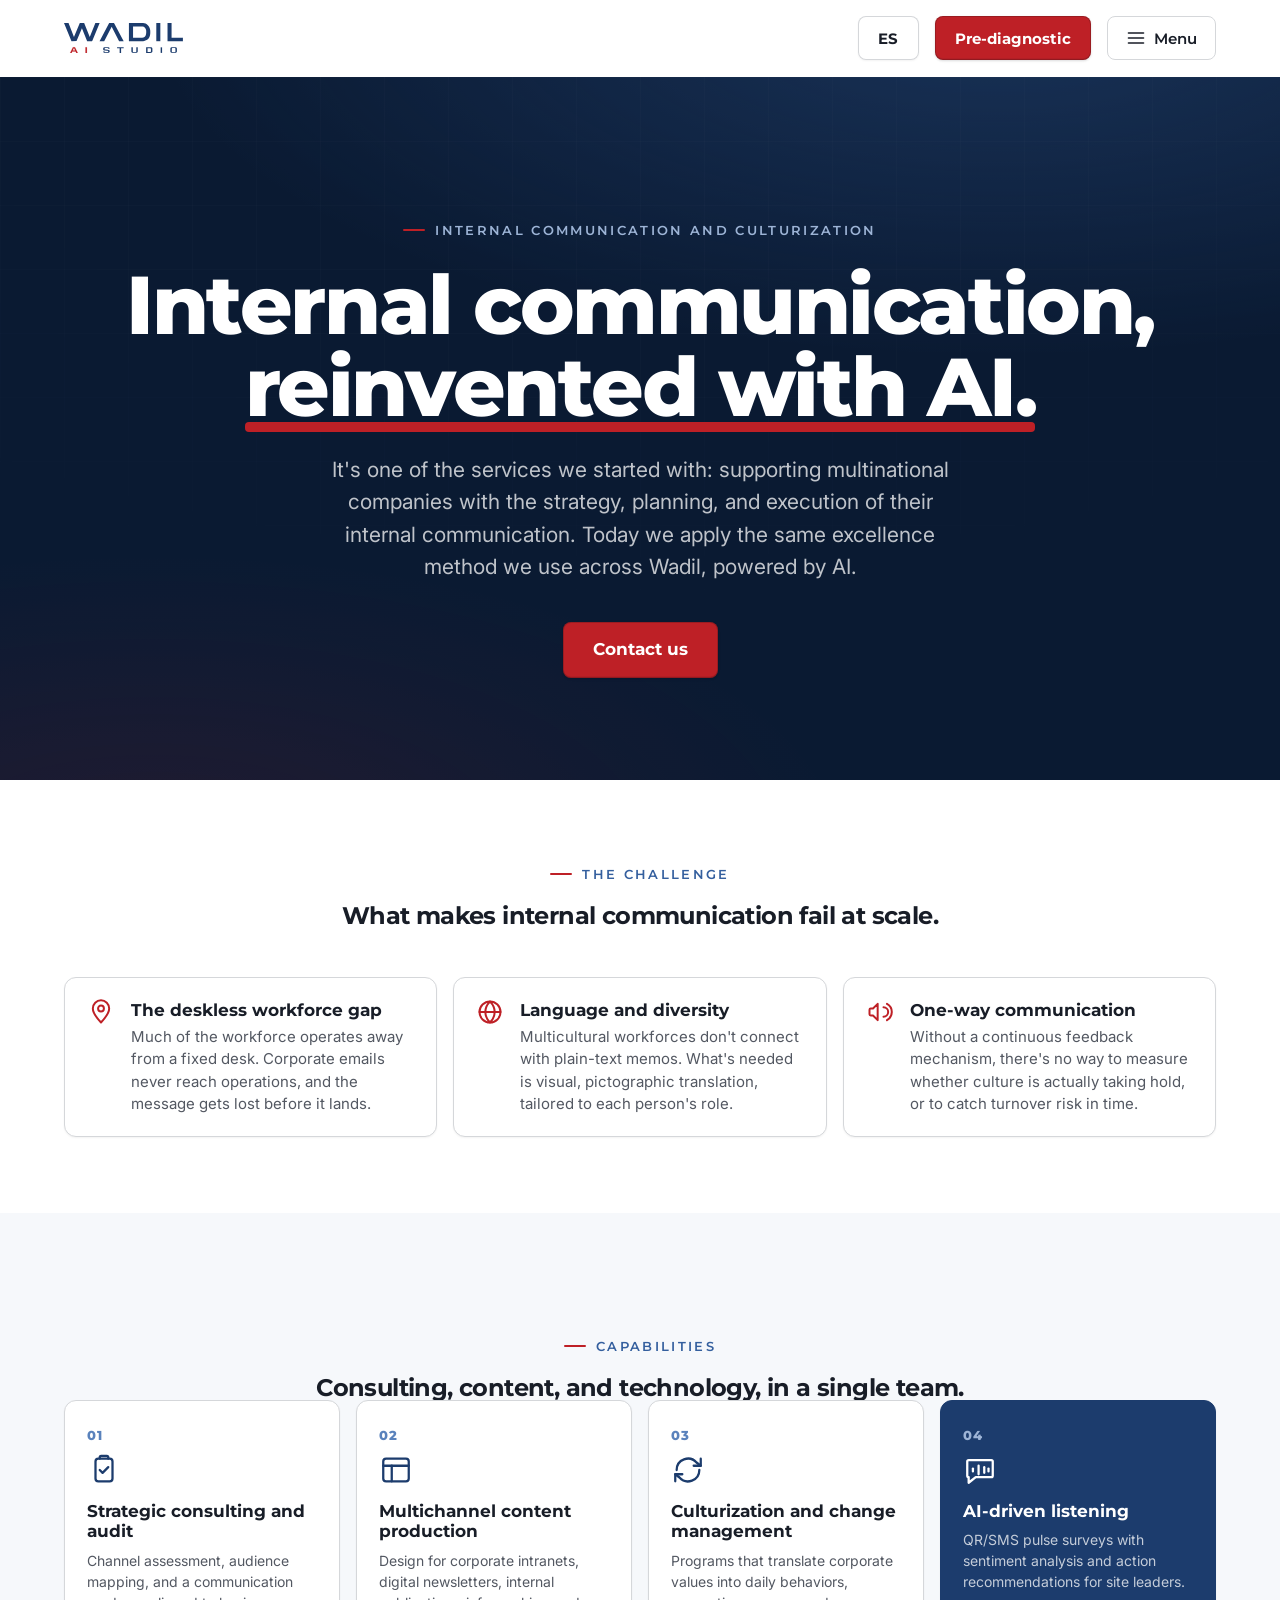
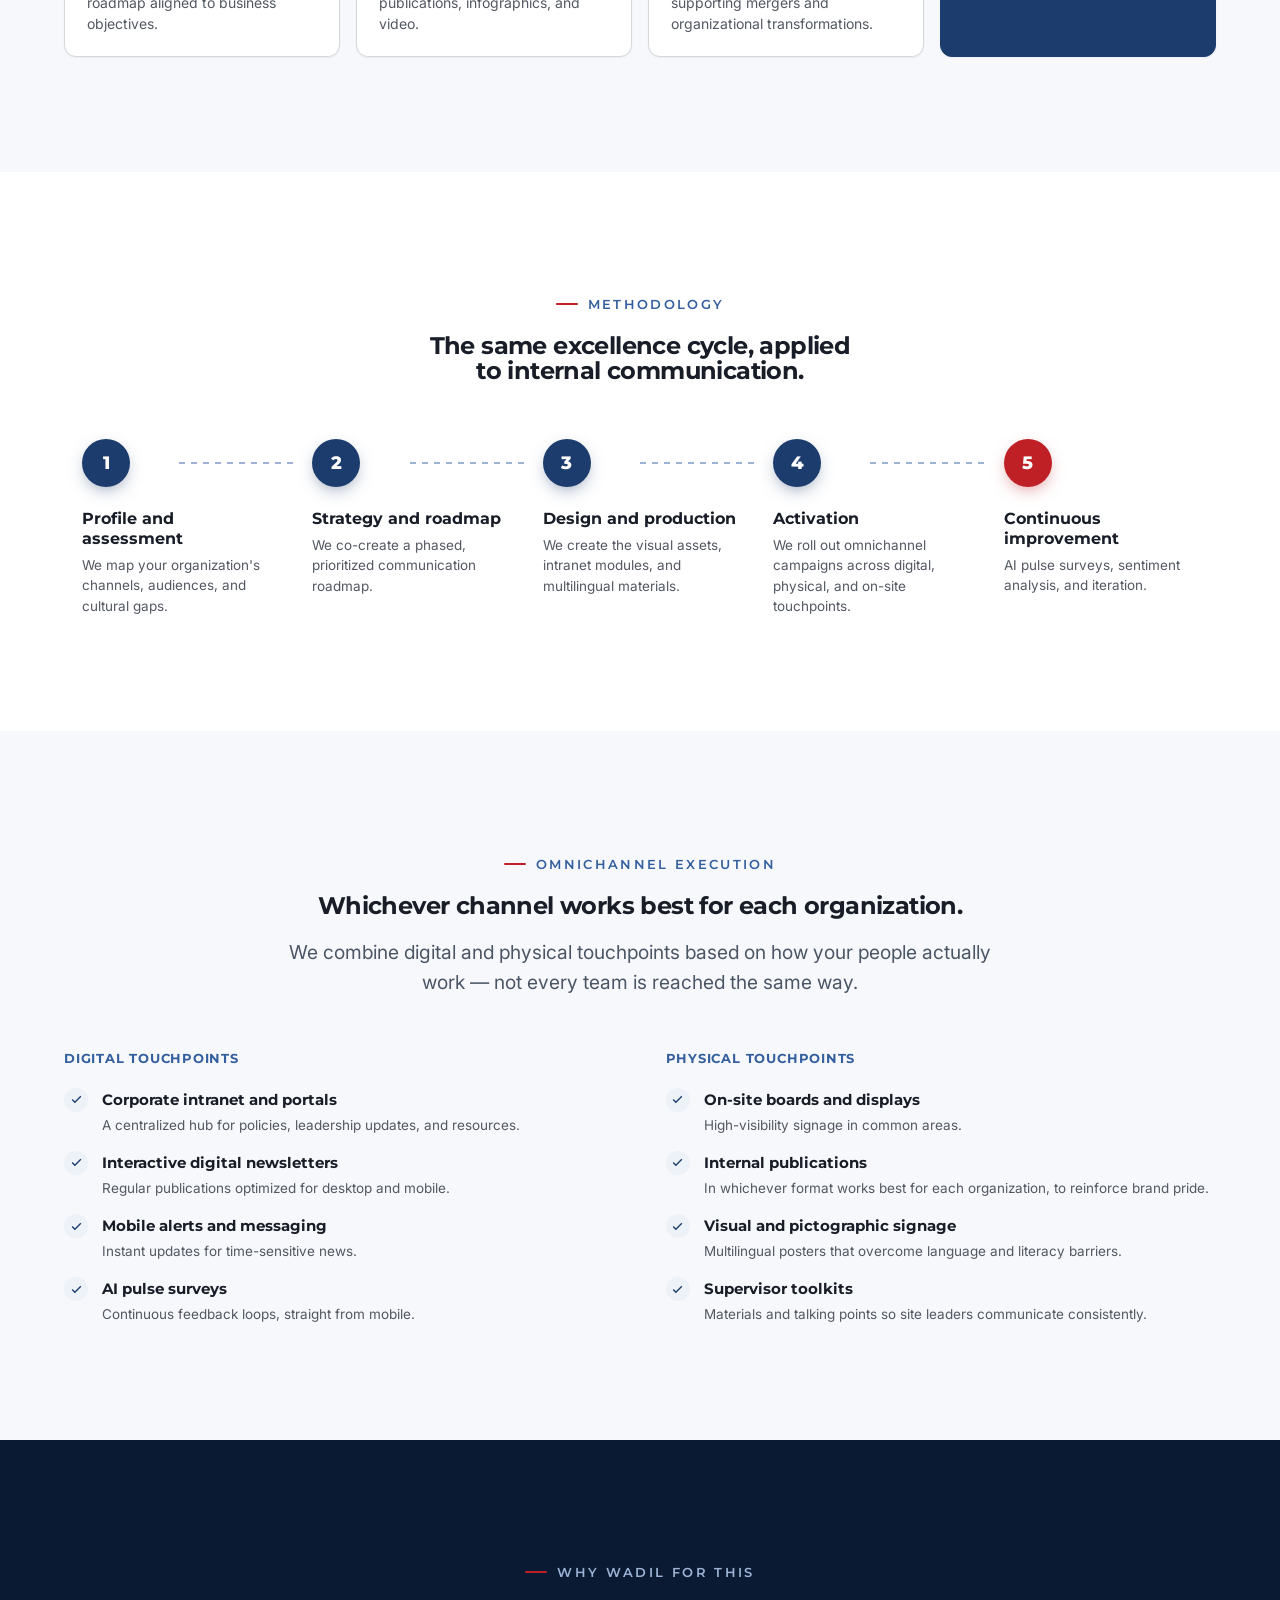
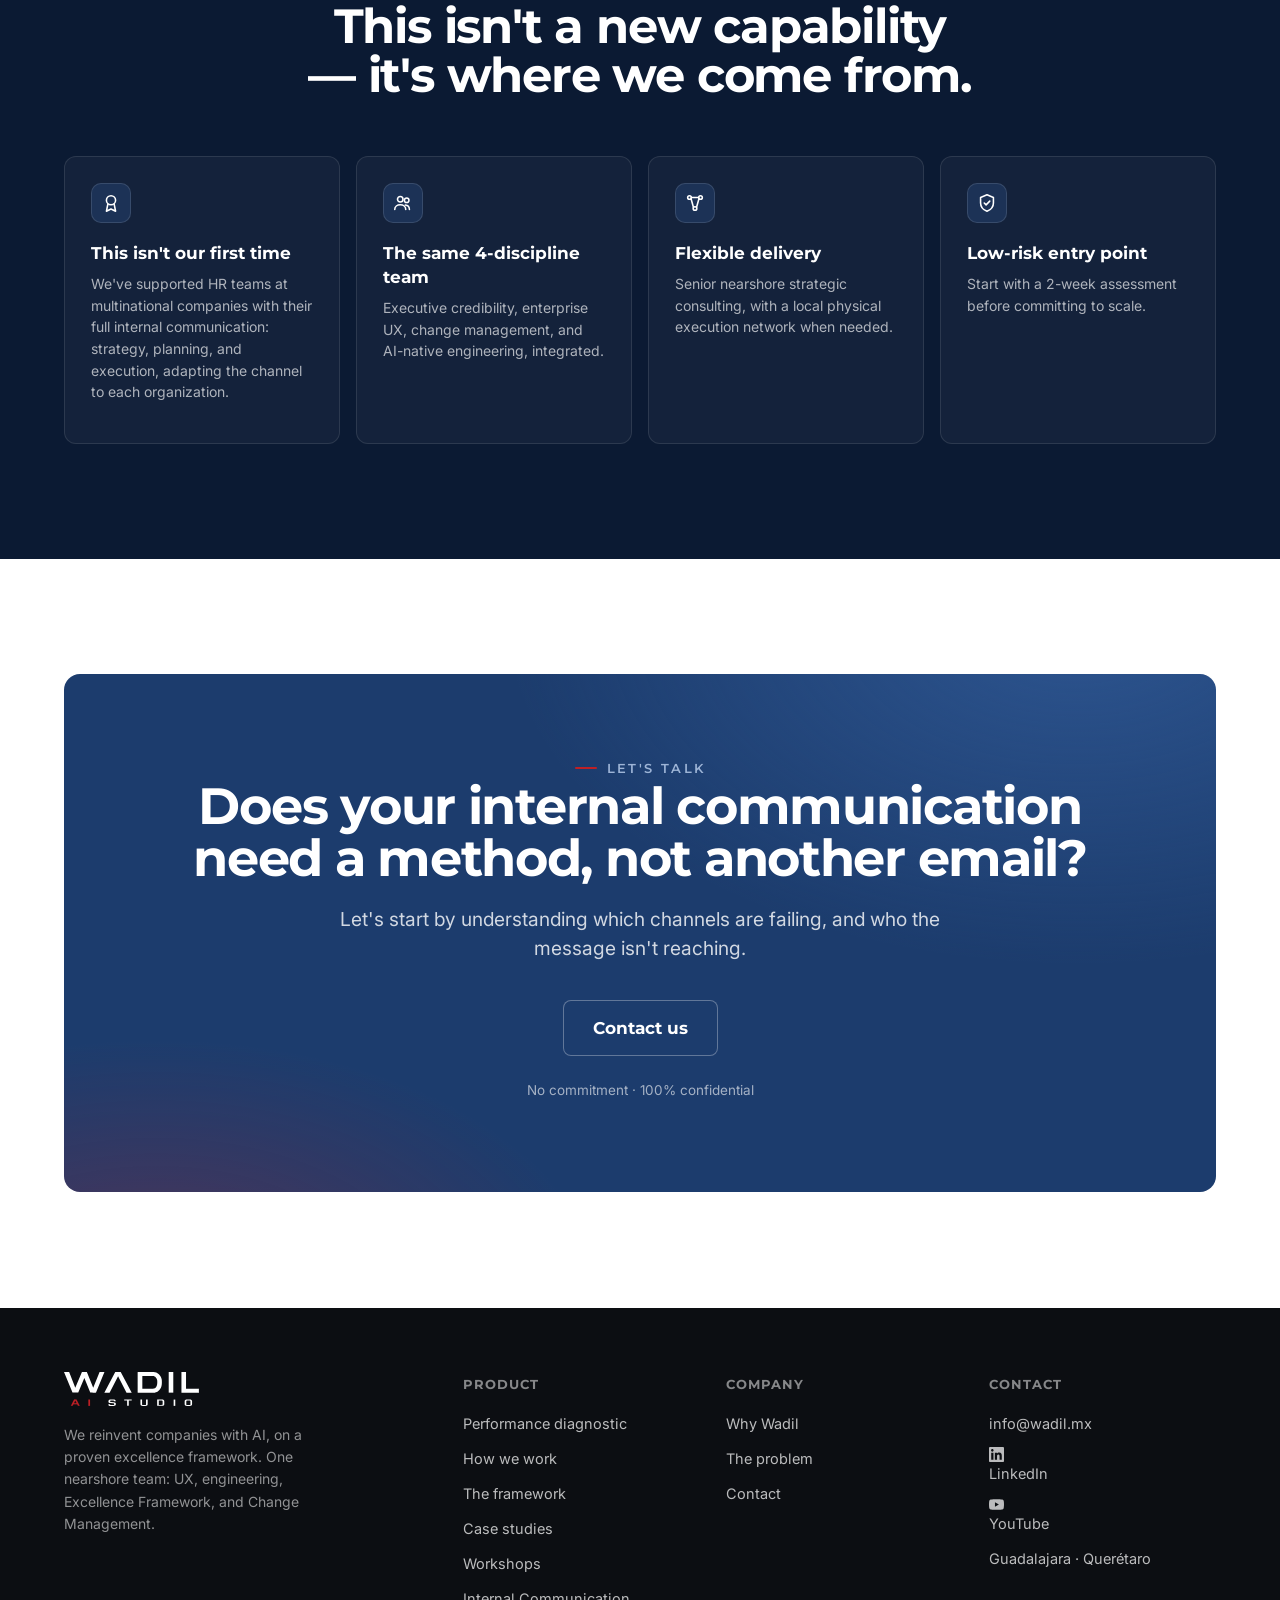
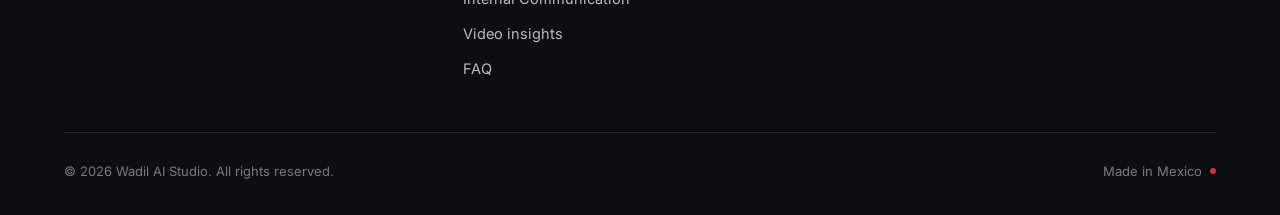
==== comunicacion-interna.html @ 66819e25 "Label hamburger button as Menu and align header buttons right Menu button now shows localized text (" ====
<!DOCTYPE html>
<html lang="es">
<head>
  <!-- Google tag (gtag.js) -->
  <script async src="https://www.googletagmanager.com/gtag/js?id=G-Z93RYTYT4D"></script>
  <script>
    window.dataLayer = window.dataLayer || [];
    function gtag(){dataLayer.push(arguments);}
    gtag('js', new Date());

    gtag('config', 'G-Z93RYTYT4D');
  </script>

  <meta charset="utf-8">
  <meta name="viewport" content="width=device-width, initial-scale=1">
  <title>Comunicación Interna y Culturización — Wadil AI Studio</title>
  <meta name="description" content="Comunicación interna y culturización para empresas transnacionales, con el mismo método de excelencia de Wadil, potenciado con IA.">
  <meta name="robots" content="index, follow">
  <meta name="facebook-domain-verification" content="eiyuz0i7gmkfkj9yl2uyjhrdt5ysyr" />
  <meta name="facebook-domain-verification" content="6q71zgucox0vgsv33e3bhpwzs52ygu" />

  <link rel="canonical" href="https://www.wadilworks.com/comunicacion-interna.html">
  <link rel="alternate" hreflang="es-MX" href="https://www.wadilworks.com/comunicacion-interna.html">
  <link rel="alternate" hreflang="en" href="https://www.wadilworks.com/comunicacion-interna.html">
  <link rel="alternate" hreflang="x-default" href="https://www.wadilworks.com/comunicacion-interna.html">

  <!-- Open Graph -->
  <meta property="og:type" content="website">
  <meta property="og:url" content="https://www.wadilworks.com/comunicacion-interna.html">
  <meta property="og:site_name" content="Wadil AI Studio">
  <meta property="og:title" content="Comunicación Interna y Culturización — Wadil AI Studio">
  <meta property="og:description" content="Comunicación interna y culturización para empresas transnacionales, con el mismo método de excelencia de Wadil, potenciado con IA.">
  <meta property="og:image" content="https://www.wadilworks.com/assets/og-image.jpg">
  <meta property="og:image:width" content="1200">
  <meta property="og:image:height" content="630">
  <meta property="og:image:alt" content="Wadil AI Studio — Consultoría IA nearshore México y Latinoamérica">
  <meta property="og:locale" content="es_MX">
  <meta property="og:locale:alternate" content="en_US">

  <link rel="preconnect" href="https://fonts.googleapis.com">
  <link rel="preconnect" href="https://fonts.gstatic.com" crossorigin>
  <link href="https://fonts.googleapis.com/css2?family=Inter:wght@400;500;600&family=Montserrat:wght@600;700;800&display=swap" rel="stylesheet">
  <link rel="stylesheet" href="css/styles.css">

  <meta name="google-site-verification" content="PENDIENTE_CODIGO_SEARCH_CONSOLE" />

  <!-- Structured data (JSON-LD) — Organization -->
  <script type="application/ld+json">
  {
    "@context": "https://schema.org",
    "@type": "Organization",
    "name": "Wadil AI Studio",
    "url": "https://www.wadilworks.com",
    "logo": "https://www.wadilworks.com/assets/logo-header.svg",
    "sameAs": [
      "https://www.linkedin.com/company/wadil-ai-studio",
      "https://www.youtube.com/@wadilworks5678"
    ],
    "contactPoint": {
      "@type": "ContactPoint",
      "email": "info@wadil.mx",
      "areaServed": ["MX", "Latin America"],
      "availableLanguage": ["es", "en"]
    }
  }
  </script>

  <!-- Structured data (JSON-LD) — Service -->
  <script type="application/ld+json">
  {
    "@context": "https://schema.org",
    "@type": "Service",
    "serviceType": "Comunicación interna y culturización organizacional",
    "provider": { "@type": "Organization", "name": "Wadil AI Studio", "url": "https://www.wadilworks.com" },
    "areaServed": ["México", "Latinoamérica"],
    "url": "https://www.wadilworks.com/comunicacion-interna.html"
  }
  </script>
</head>
<body data-i18n-page="comunicacion_interna">

<!-- ====================== HEADER ====================== -->
<header class="header" id="site-header">
  <div class="wrap header__inner">
    <a class="header__logo" href="index.html#top" data-i18n-aria="nav.logo_aria" aria-label="Wadil AI Studio — inicio">
      <img src="assets/logo-header.svg" alt="Wadil AI Studio">
    </a>
    <nav class="nav">
      <a href="index.html#diagnostico" data-i18n="nav.diagnostic">Diagnóstico</a>
      <a href="index.html#marco"       data-i18n="nav.framework">El marco</a>
      <a href="index.html#proceso"     data-i18n="nav.process">Cómo trabajamos</a>
      <a href="index.html#porque"      data-i18n="nav.why">Por qué Wadil</a>
      <a href="index.html#casos"       data-i18n="nav.casos">Casos</a>
      <a href="talleres.html"          data-i18n="nav.talleres">Talleres</a>
      <a href="comunicacion-interna.html" data-i18n="nav.ci">Comunicación Interna</a>
      <a href="index.html#faq"         data-i18n="nav.faq">FAQ</a>
    </nav>
    <div class="header__cta">
      <button id="lang-toggle" class="btn btn--outline lang-btn">EN</button>
      <a class="btn btn--red" href="https://dx-ai.wadil.mx" data-i18n="nav.cta">Pre-diagnóstico</a>
      <button class="menu-btn" aria-label="Abrir menú" aria-expanded="false">
        <svg viewBox="0 0 24 24" fill="none" stroke="currentColor" stroke-width="2" stroke-linecap="round"><path d="M3 6h18M3 12h18M3 18h18"></path></svg>
        <span data-i18n="nav.menu_label">Menú</span>
      </button>
    </div>
  </div>
</header>

<!-- ====================== MINI-HERO ====================== -->
<section class="hero hero--dark" id="top">
  <div class="hero__grid-lines"></div>
  <div class="hero__tint"></div>
  <div class="wrap">
    <div class="hero__inner">
      <div class="hero__eyebrow-wrap">
        <p class="eyebrow" data-i18n="comunicacion_interna.hero.eyebrow">Comunicación interna y culturización</p>
      </div>
      <h1 class="hero__title" data-i18n-html="comunicacion_interna.hero.title">Comunicación interna, <span class="accent">reinventada con IA.</span></h1>
      <p class="hero__sub" data-i18n="comunicacion_interna.hero.sub">Es uno de los servicios con los que empezamos: apoyar a empresas transnacionales con la estrategia, planeación y ejecución de su comunicación interna. Hoy aplicamos el mismo método de excelencia que usamos en el resto de Wadil, potenciado con IA.</p>
      <div class="hero__actions">
        <a class="btn btn--red btn--lg" href="https://wa.me/523334936789?text=Hola%20Wadil%2C%20me%20gustar%C3%ADa%20conocer%20m%C3%A1s%20sobre%20su%20servicio%20de%20comunicaci%C3%B3n%20interna." target="_blank" rel="noopener" data-i18n="comunicacion_interna.hero.cta_secondary">Contáctanos</a>
      </div>
    </div>
  </div>
</section>

<!-- ====================== EL RETO ====================== -->
<section class="ci-challenges section section--tight">
  <div class="wrap">
    <div class="section-head center reveal">
      <p class="eyebrow eyebrow--center" data-i18n="comunicacion_interna.challenges.eyebrow">El reto</p>
      <h2 class="display" data-i18n="comunicacion_interna.challenges.title">Lo que hace que la comunicación interna falle a escala.</h2>
    </div>

    <div class="ci-challenges__grid">
      <div class="pain reveal">
        <span class="pain__ico">
          <svg viewBox="0 0 24 24"><path d="M12 21s7-7.5 7-12a7 7 0 1 0-14 0c0 4.5 7 12 7 12z"></path><circle cx="12" cy="9" r="2.5"></circle></svg>
        </span>
        <div>
          <h4 data-i18n="comunicacion_interna.challenges.item1_title">La brecha del personal sin escritorio</h4>
          <p data-i18n="comunicacion_interna.challenges.item1_body">Buena parte de las plantillas trabaja lejos de un escritorio fijo. Los correos corporativos no llegan a operación, y el mensaje se pierde antes de aterrizar.</p>
        </div>
      </div>

      <div class="pain reveal" data-d="1">
        <span class="pain__ico">
          <svg viewBox="0 0 24 24"><circle cx="12" cy="12" r="9"></circle><path d="M3 12h18"></path><path d="M12 3c2.5 2.5 4 5.5 4 9s-1.5 6.5-4 9c-2.5-2.5-4-5.5-4-9s1.5-6.5 4-9z"></path></svg>
        </span>
        <div>
          <h4 data-i18n="comunicacion_interna.challenges.item2_title">Idioma y diversidad</h4>
          <p data-i18n="comunicacion_interna.challenges.item2_body">Plantillas multiculturales no se conectan con memos de texto plano. Hace falta traducción visual, pictográfica y contextual al rol de cada persona.</p>
        </div>
      </div>

      <div class="pain reveal" data-d="2">
        <span class="pain__ico">
          <svg viewBox="0 0 24 24"><path d="M3 10v4a1 1 0 0 0 1 1h2l4 4V5L6 9H4a1 1 0 0 0-1 1z"></path><path d="M15 8a4 4 0 0 1 0 8"></path><path d="M18 5a8 8 0 0 1 0 14"></path></svg>
        </span>
        <div>
          <h4 data-i18n="comunicacion_interna.challenges.item3_title">Comunicación de una sola vía</h4>
          <p data-i18n="comunicacion_interna.challenges.item3_body">Sin un mecanismo de retroalimentación continuo, no hay forma de medir si la cultura realmente se está adoptando, ni de detectar riesgo de rotación a tiempo.</p>
        </div>
      </div>
    </div>
  </div>
</section>

<!-- ====================== CAPACIDADES ====================== -->
<section class="fw section">
  <div class="wrap">
    <div class="section-head center reveal">
      <p class="eyebrow eyebrow--center" data-i18n="comunicacion_interna.capabilities.eyebrow">Capacidades</p>
      <h2 class="display" data-i18n="comunicacion_interna.capabilities.title">Consultoría, contenido y tecnología, en un solo equipo.</h2>
    </div>

    <div class="fw__grid">
      <div class="dim reveal">
        <span class="dim__n">01</span>
        <span class="dim__ico">
          <svg viewBox="0 0 24 24"><rect x="6" y="4" width="12" height="16" rx="2"></rect><path d="M9 4V3a1 1 0 0 1 1-1h4a1 1 0 0 1 1 1v1"></path><path d="M9 12l2 2 4-4"></path></svg>
        </span>
        <h4 data-i18n="comunicacion_interna.capabilities.item1_title">Consultoría y auditoría estratégica</h4>
        <p data-i18n="comunicacion_interna.capabilities.item1_body">Diagnóstico de canales, mapeo de audiencias y roadmap de comunicación alineado a objetivos de negocio.</p>
      </div>

      <div class="dim reveal" data-d="1">
        <span class="dim__n">02</span>
        <span class="dim__ico">
          <svg viewBox="0 0 24 24"><rect x="3" y="4" width="18" height="16" rx="2"></rect><path d="M3 9h18"></path><path d="M9 9v11"></path></svg>
        </span>
        <h4 data-i18n="comunicacion_interna.capabilities.item2_title">Producción de contenido multicanal</h4>
        <p data-i18n="comunicacion_interna.capabilities.item2_body">Diseño para intranets corporativas, boletines digitales, publicaciones internas, infografías y video.</p>
      </div>

      <div class="dim reveal" data-d="2">
        <span class="dim__n">03</span>
        <span class="dim__ico">
          <svg viewBox="0 0 24 24"><path d="M4 12a8 8 0 0 1 14-5.3L21 9"></path><path d="M21 4v5h-5"></path><path d="M20 12a8 8 0 0 1-14 5.3L3 15"></path><path d="M3 20v-5h5"></path></svg>
        </span>
        <h4 data-i18n="comunicacion_interna.capabilities.item3_title">Culturización y gestión del cambio</h4>
        <p data-i18n="comunicacion_interna.capabilities.item3_body">Programas que traducen valores corporativos en comportamientos diarios, acompañando fusiones y transformaciones organizacionales.</p>
      </div>

      <div class="dim dim--feat reveal" data-d="3">
        <span class="dim__n">04</span>
        <span class="dim__ico">
          <svg viewBox="0 0 24 24"><path d="M4 5h16a1 1 0 0 1 1 1v10a1 1 0 0 1-1 1H9l-5 4v-4H4a1 1 0 0 1-1-1V6a1 1 0 0 1 1-1z"></path><path d="M7 11v2"></path><path d="M11 9v6"></path><path d="M15 10v4"></path><path d="M18 11v2"></path></svg>
        </span>
        <h4 data-i18n="comunicacion_interna.capabilities.item4_title">Escucha con IA</h4>
        <p data-i18n="comunicacion_interna.capabilities.item4_body">Encuestas de pulso vía QR/SMS con análisis de sentimiento y recomendaciones de acción para líderes de sitio.</p>
      </div>
    </div>
  </div>
</section>

<!-- ====================== METODOLOGÍA ====================== -->
<section class="cycle section">
  <div class="wrap">
    <div class="section-head center reveal">
      <p class="eyebrow eyebrow--center" data-i18n="comunicacion_interna.method.eyebrow">Metodología</p>
      <h2 class="display" data-i18n="comunicacion_interna.method.title">El mismo ciclo de excelencia, aplicado a comunicación interna.</h2>
    </div>

    <div class="cycle__grid">
      <div class="cstep">
        <span class="cstep__num">1</span>
        <h4 data-i18n="comunicacion_interna.method.step1_title">Perfil y diagnóstico</h4>
        <p data-i18n="comunicacion_interna.method.step1_body">Mapeamos canales, audiencias y brechas culturales de tu organización.</p>
      </div>
      <div class="cstep">
        <span class="cstep__num">2</span>
        <h4 data-i18n="comunicacion_interna.method.step2_title">Estrategia y roadmap</h4>
        <p data-i18n="comunicacion_interna.method.step2_body">Co-creamos un roadmap de comunicación por fases, priorizado.</p>
      </div>
      <div class="cstep">
        <span class="cstep__num">3</span>
        <h4 data-i18n="comunicacion_interna.method.step3_title">Diseño y producción</h4>
        <p data-i18n="comunicacion_interna.method.step3_body">Creamos los activos visuales, módulos de intranet y materiales multilingües.</p>
      </div>
      <div class="cstep">
        <span class="cstep__num">4</span>
        <h4 data-i18n="comunicacion_interna.method.step4_title">Activación</h4>
        <p data-i18n="comunicacion_interna.method.step4_body">Desplegamos campañas omnicanal en digital, físico y en sitio.</p>
      </div>
      <div class="cstep">
        <span class="cstep__num">5</span>
        <h4 data-i18n="comunicacion_interna.method.step5_title">Mejora continua</h4>
        <p data-i18n="comunicacion_interna.method.step5_body">Encuestas de pulso con IA, análisis de sentimiento e iteración.</p>
      </div>
    </div>
  </div>
</section>

<!-- ====================== EJECUCIÓN OMNICANAL ====================== -->
<section class="ci-touch section">
  <div class="wrap">
    <div class="section-head center reveal">
      <p class="eyebrow eyebrow--center" data-i18n="comunicacion_interna.omnichannel.eyebrow">Ejecución omnicanal</p>
      <h2 class="display" data-i18n="comunicacion_interna.omnichannel.title">El canal que mejor le funcione a cada organización.</h2>
      <p class="lead" data-i18n="comunicacion_interna.omnichannel.lead">Combinamos puntos de contacto digitales y físicos según cómo trabaje tu gente — no todos tus equipos se alcanzan de la misma forma.</p>
    </div>

    <div class="ci-touch__grid">
      <div>
        <span class="ci-touch__label" data-i18n="comunicacion_interna.omnichannel.label_digital">Touchpoints digitales</span>
        <ul class="ci-touch__list">
          <li class="ci-touch__item">
            <span class="chk"><svg viewBox="0 0 24 24"><path d="M20 6L9 17l-5-5"></path></svg></span>
            <div><h5 data-i18n="comunicacion_interna.omnichannel.digital1_title">Intranet corporativa y portales</h5><p data-i18n="comunicacion_interna.omnichannel.digital1_body">Hub centralizado de políticas, actualizaciones de liderazgo y recursos.</p></div>
          </li>
          <li class="ci-touch__item">
            <span class="chk"><svg viewBox="0 0 24 24"><path d="M20 6L9 17l-5-5"></path></svg></span>
            <div><h5 data-i18n="comunicacion_interna.omnichannel.digital2_title">Boletines digitales interactivos</h5><p data-i18n="comunicacion_interna.omnichannel.digital2_body">Publicaciones periódicas optimizadas para escritorio y móvil.</p></div>
          </li>
          <li class="ci-touch__item">
            <span class="chk"><svg viewBox="0 0 24 24"><path d="M20 6L9 17l-5-5"></path></svg></span>
            <div><h5 data-i18n="comunicacion_interna.omnichannel.digital3_title">Alertas móviles y mensajería</h5><p data-i18n="comunicacion_interna.omnichannel.digital3_body">Actualizaciones instantáneas para noticias urgentes.</p></div>
          </li>
          <li class="ci-touch__item">
            <span class="chk"><svg viewBox="0 0 24 24"><path d="M20 6L9 17l-5-5"></path></svg></span>
            <div><h5 data-i18n="comunicacion_interna.omnichannel.digital4_title">Encuestas de pulso con IA</h5><p data-i18n="comunicacion_interna.omnichannel.digital4_body">Ciclos de retroalimentación continua, directo desde el móvil.</p></div>
          </li>
        </ul>
      </div>

      <div>
        <span class="ci-touch__label" data-i18n="comunicacion_interna.omnichannel.label_physical">Touchpoints físicos</span>
        <ul class="ci-touch__list">
          <li class="ci-touch__item">
            <span class="chk"><svg viewBox="0 0 24 24"><path d="M20 6L9 17l-5-5"></path></svg></span>
            <div><h5 data-i18n="comunicacion_interna.omnichannel.physical1_title">Pizarrones y pantallas en sitio</h5><p data-i18n="comunicacion_interna.omnichannel.physical1_body">Señalética de alta visibilidad en áreas comunes.</p></div>
          </li>
          <li class="ci-touch__item">
            <span class="chk"><svg viewBox="0 0 24 24"><path d="M20 6L9 17l-5-5"></path></svg></span>
            <div><h5 data-i18n="comunicacion_interna.omnichannel.physical2_title">Publicaciones internas</h5><p data-i18n="comunicacion_interna.omnichannel.physical2_body">En el formato que mejor le funcione a cada organización, para reforzar el orgullo de marca.</p></div>
          </li>
          <li class="ci-touch__item">
            <span class="chk"><svg viewBox="0 0 24 24"><path d="M20 6L9 17l-5-5"></path></svg></span>
            <div><h5 data-i18n="comunicacion_interna.omnichannel.physical3_title">Señalética visual y pictográfica</h5><p data-i18n="comunicacion_interna.omnichannel.physical3_body">Posters multilingües que superan barreras de idioma y alfabetización.</p></div>
          </li>
          <li class="ci-touch__item">
            <span class="chk"><svg viewBox="0 0 24 24"><path d="M20 6L9 17l-5-5"></path></svg></span>
            <div><h5 data-i18n="comunicacion_interna.omnichannel.physical4_title">Kits para supervisores</h5><p data-i18n="comunicacion_interna.omnichannel.physical4_body">Material y puntos de conversación para que los líderes de sitio comuniquen con consistencia.</p></div>
          </li>
        </ul>
      </div>
    </div>
  </div>
</section>

<!-- ====================== POR QUÉ WADIL ====================== -->
<section class="diff section">
  <div class="wrap">
    <div class="diff__head center reveal" style="margin-inline:auto;">
      <p class="eyebrow eyebrow--center" data-i18n="comunicacion_interna.why.eyebrow">Por qué Wadil para esto</p>
      <h2 class="display center" data-i18n="comunicacion_interna.why.title">No es una capacidad nueva — es de donde venimos.</h2>
    </div>

    <div class="diff__grid">
      <div class="cap reveal">
        <span class="cap__ico">
          <svg viewBox="0 0 24 24"><circle cx="12" cy="9" r="5"></circle><path d="M8.5 13.5L7 21l5-2.5L17 21l-1.5-7.5"></path></svg>
        </span>
        <h4 data-i18n="comunicacion_interna.why.item1_title">No es nuestra primera vez</h4>
        <p data-i18n="comunicacion_interna.why.item1_body">Apoyamos a áreas de RH de empresas transnacionales con su comunicación interna completa: estrategia, planeación y ejecución, adaptando el canal a cada organización.</p>
      </div>

      <div class="cap reveal" data-d="1">
        <span class="cap__ico">
          <svg viewBox="0 0 24 24"><circle cx="9" cy="8" r="3"></circle><circle cx="16" cy="9" r="2.5"></circle><path d="M3 19c0-3 2.7-5 6-5s6 2 6 5"></path><path d="M14.5 14.2c2.5.3 4.5 2.1 4.5 4.8"></path></svg>
        </span>
        <h4 data-i18n="comunicacion_interna.why.item2_title">Mismo equipo de 4 disciplinas</h4>
        <p data-i18n="comunicacion_interna.why.item2_body">Credibilidad ejecutiva, UX empresarial, gestión del cambio e ingeniería IA-nativa, integrados.</p>
      </div>

      <div class="cap reveal" data-d="2">
        <span class="cap__ico">
          <svg viewBox="0 0 24 24"><circle cx="6" cy="6" r="2"></circle><circle cx="18" cy="6" r="2"></circle><circle cx="12" cy="18" r="2"></circle><path d="M7.7 7.3L10.3 16.7"></path><path d="M16.3 7.3L13.7 16.7"></path><path d="M8 6h8"></path></svg>
        </span>
        <h4 data-i18n="comunicacion_interna.why.item3_title">Entrega flexible</h4>
        <p data-i18n="comunicacion_interna.why.item3_body">Consultoría estratégica senior nearshore, con red de ejecución física local cuando se necesita.</p>
      </div>

      <div class="cap reveal" data-d="3">
        <span class="cap__ico">
          <svg viewBox="0 0 24 24"><path d="M12 3l7 3v6c0 4.5-3 7.5-7 9-4-1.5-7-4.5-7-9V6z"></path><path d="M9 12l2 2 4-4"></path></svg>
        </span>
        <h4 data-i18n="comunicacion_interna.why.item4_title">Punto de entrada de bajo riesgo</h4>
        <p data-i18n="comunicacion_interna.why.item4_body">Empieza con un diagnóstico de 2 semanas antes de comprometerte a escalar.</p>
      </div>
    </div>
  </div>
</section>

<!-- ====================== CTA FINAL ====================== -->
<section class="cta section">
  <div class="wrap">
    <div class="cta__panel reveal">
      <p class="eyebrow eyebrow--center" style="color: var(--wad-navy-200);" data-i18n="comunicacion_interna.cta.eyebrow">Conversemos</p>
      <h2 class="display center" data-i18n="comunicacion_interna.cta.title">¿Tu comunicación interna necesita un método, no otro correo más?</h2>
      <p class="lead center" data-i18n="comunicacion_interna.cta.lead">Empecemos por entender qué canales están fallando y a quién no le está llegando el mensaje.</p>
      <div class="cta__actions">
        <a class="btn btn--ghost-light btn--lg" href="https://wa.me/523334936789?text=Hola%20Wadil%2C%20me%20gustar%C3%ADa%20conocer%20m%C3%A1s%20sobre%20su%20servicio%20de%20comunicaci%C3%B3n%20interna." target="_blank" rel="noopener" data-i18n="comunicacion_interna.cta.button">Contáctanos</a>
      </div>
      <p class="cta__fine" data-i18n="comunicacion_interna.cta.fine">Sin compromiso · 100% confidencial</p>
    </div>
  </div>
</section>

<!-- ====================== FOOTER ====================== -->
<footer class="footer">
  <div class="wrap">
    <div class="footer__top">
      <div class="footer__brand">
        <img src="assets/logo-footer.svg" alt="Wadil AI Studio" style="height:34px">
        <p data-i18n="footer.brand_p">Reinventamos empresas con IA, sobre un marco de excelencia probado. Un solo equipo nearshore: UX, ingeniería, Marco de Excelencia y Gestión del Cambio.</p>
      </div>
      <div class="footer__col">
        <h6 data-i18n="footer.col1_title">Producto</h6>
        <a href="index.html#diagnostico" data-i18n="footer.col1_link1">Diagnóstico de brechas</a>
        <a href="index.html#proceso"     data-i18n="footer.col1_link2">Cómo trabajamos</a>
        <a href="index.html#marco"       data-i18n="footer.col1_link3">El marco</a>
        <a href="index.html#casos"       data-i18n="footer.col1_link4">Casos de estudio</a>
        <a href="talleres.html"          data-i18n="footer.col1_talleres">Talleres</a>
        <a href="comunicacion-interna.html" data-i18n="footer.col1_ci">Comunicación Interna</a>
        <a href="index.html#insights"    data-i18n="footer.col1_link5">Insights en video</a>
        <a href="index.html#faq"         data-i18n="footer.col1_link6">Preguntas frecuentes</a>
      </div>
      <div class="footer__col">
        <h6 data-i18n="footer.col2_title">Empresa</h6>
        <a href="index.html#porque"  data-i18n="footer.col2_link1">Por qué Wadil</a>
        <a href="index.html#problema" data-i18n="footer.col2_link2">El problema</a>
        <a href="https://wa.me/523334936789?text=Hola%20Wadil%2C%20me%20gustar%C3%ADa%20conocer%20m%C3%A1s%20sobre%20su%20consultor%C3%ADa%20de%20IA." target="_blank" rel="noopener" data-i18n="footer.col2_link3">Contacto</a>
      </div>
      <div class="footer__col">
        <h6 data-i18n="footer.col3_title">Contacto</h6>
        <a href="mailto:info@wadil.mx">info@wadil.mx</a>
        <a href="https://www.linkedin.com/company/wadil-ai-studio" target="_blank" rel="noopener noreferrer" class="footer__social">
          <svg xmlns="http://www.w3.org/2000/svg" width="15" height="15" viewBox="0 0 24 24" fill="currentColor" aria-hidden="true"><path d="M20.447 20.452h-3.554v-5.569c0-1.328-.027-3.037-1.852-3.037-1.853 0-2.136 1.445-2.136 2.939v5.667H9.351V9h3.414v1.561h.046c.477-.9 1.637-1.85 3.37-1.85 3.601 0 4.267 2.37 4.267 5.455v6.286zM5.337 7.433c-1.144 0-2.063-.926-2.063-2.065 0-1.138.92-2.063 2.063-2.063 1.14 0 2.064.925 2.064 2.063 0 1.139-.925 2.065-2.064 2.065zm1.782 13.019H3.555V9h3.564v11.452zM22.225 0H1.771C.792 0 0 .774 0 1.729v20.542C0 23.227.792 24 1.771 24h20.451C23.2 24 24 23.227 24 22.271V1.729C24 .774 23.2 0 22.222 0h.003z"/></svg>
          <span data-i18n="footer.col3_link2">LinkedIn</span>
        </a>
        <a href="https://www.youtube.com/@wadilworks5678" target="_blank" rel="noopener noreferrer" class="footer__social">
          <svg xmlns="http://www.w3.org/2000/svg" width="15" height="15" viewBox="0 0 24 24" fill="currentColor" aria-hidden="true"><path d="M23.498 6.186a3.016 3.016 0 0 0-2.122-2.136C19.505 3.545 12 3.545 12 3.545s-7.505 0-9.377.505A3.017 3.017 0 0 0 .502 6.186C0 8.07 0 12 0 12s0 3.93.502 5.814a3.016 3.016 0 0 0 2.122 2.136c1.871.505 9.376.505 9.376.505s7.505 0 9.377-.505a3.015 3.015 0 0 0 2.122-2.136C24 15.93 24 12 24 12s0-3.93-.502-5.814zM9.545 15.568V8.432L15.818 12l-6.273 3.568z"/></svg>
          <span data-i18n="footer.col3_link3">YouTube</span>
        </a>
        <p data-i18n="footer.col3_city">Guadalajara · Querétaro</p>
      </div>
    </div>
    <div class="footer__bottom">
      <p data-i18n="footer.copyright">© 2026 Wadil AI Studio. Todos los derechos reservados.</p>
      <p class="footer__loc"><span data-i18n="footer.madein">Hecho en México</span> <i class="dot"></i></p>
    </div>
  </div>
</footer>

<script src="js/i18n.js"></script>
<script src="js/main.js"></script>
</body>
</html>
---- css/styles.css ----
/* ============================================================
   Wadil AI Studio — Design system tokens
   ============================================================ */
:root {
  /* ── Brand: navy ladder ── */
  --wad-navy-900: rgb(11, 26, 51);
  --wad-navy-800: rgb(17, 37, 69);
  --wad-navy-700: rgb(22, 49, 90);
  --wad-navy-600: rgb(28, 60, 109);
  --wad-navy-500: rgb(38, 76, 132);
  --wad-navy-400: rgb(52, 95, 158);
  --wad-navy-300: rgb(90, 130, 188);
  --wad-navy-200: rgb(157, 180, 214);
  --wad-navy-100: rgb(216, 225, 239);
  --wad-navy-050: rgb(237, 241, 248);

  /* ── Accent: signal red ── */
  --wad-red-700:  rgb(140, 23, 28);
  --wad-red-600:  rgb(190, 32, 38);
  --wad-red-500:  rgb(213, 51, 58);
  --wad-red-400:  rgb(227, 97, 103);
  --wad-red-100:  rgb(250, 227, 228);

  /* ── Neutrals ── */
  --wad-ink-900: rgb(12, 14, 18);
  --wad-ink-800: rgb(24, 29, 39);
  --wad-ink-700: rgb(34, 38, 47);
  --wad-ink-600: rgb(42, 51, 64);
  --wad-ink-500: rgb(70, 76, 93);
  --wad-ink-400: rgb(83, 88, 98);
  --wad-ink-300: rgb(106, 114, 130);
  --wad-ink-200: rgb(148, 151, 156);
  --wad-ink-100: rgb(213, 215, 218);
  --wad-ink-050: rgb(233, 234, 236);

  --wad-slate-700: rgb(65, 70, 81);
  --wad-slate-500: rgb(74, 85, 101);
  --wad-slate-300: rgb(107, 117, 136);

  /* ── Surfaces ── */
  --wad-bg:          rgb(255, 255, 255);
  --wad-bg-soft:     rgb(246, 248, 251);
  --wad-bg-elevated: rgb(255, 255, 255);
  --wad-bg-muted:    rgb(241, 243, 246);
  --wad-bg-dark:     var(--wad-navy-900);

  /* ── Semantic ── */
  --wad-link:          var(--wad-navy-400);
  --wad-link-hover:    var(--wad-navy-700);
  --wad-focus-ring:    rgba(38, 76, 132, 0.35);
  --wad-success:       rgb(43, 163, 107);
  --wad-warning:       rgb(245, 158, 11);
  --wad-danger:        rgb(213, 51, 58);
  --wad-info:          var(--wad-navy-400);
  --wad-border-subtle: var(--wad-ink-100);
  --wad-border-soft:   var(--wad-ink-050);

  /* ── Shadows ── */
  --wad-shadow-xs: 0px 1px 2px 0px rgba(10, 13, 18, 0.05);
  --wad-shadow-sm: 0px 1px 2px 0px rgba(10, 13, 18, 0.05), 0px 1px 3px 0px rgba(10, 13, 18, 0.10);
  --wad-shadow-md: 0px 2px 4px -2px rgba(10, 13, 18, 0.06), 0px 4px 8px -2px rgba(10, 13, 18, 0.10);
  --wad-shadow-lg: 0px 4px 6px -4px rgba(0, 0, 0, 0.10), 0px 12px 16px -4px rgba(10, 13, 18, 0.08);
  --wad-shadow-xl: 0px 8px 8px -4px rgba(10, 13, 18, 0.03), 0px 20px 24px -4px rgba(10, 13, 18, 0.08);
  --wad-btn-ring:  inset 0px -2px 0px 0px rgba(10, 13, 18, 0.06), inset 0px 0px 0px 1px rgba(10, 13, 18, 0.20);

  /* ── Radii ── */
  --wad-radius-xs:   4px;
  --wad-radius-sm:   6px;
  --wad-radius-md:   8px;
  --wad-radius-lg:   10px;
  --wad-radius-xl:   12px;
  --wad-radius-2xl:  16px;
  --wad-radius-pill: 9999px;

  /* ── Spacing ── */
  --wad-sp-1: 4px;  --wad-sp-2: 8px;   --wad-sp-3: 12px;  --wad-sp-4: 16px;
  --wad-sp-5: 20px; --wad-sp-6: 24px;  --wad-sp-8: 32px;  --wad-sp-10: 40px;
  --wad-sp-12: 48px; --wad-sp-16: 64px; --wad-sp-20: 80px;

  /* ── Typography ── */
  --wad-font-display: "Montserrat", system-ui, -apple-system, sans-serif;
  --wad-font-body:    "Inter", system-ui, -apple-system, sans-serif;
  --wad-font-ui:      "Inter", system-ui, sans-serif;
  --wad-font-mono:    ui-monospace, "SF Mono", Menlo, Consolas, monospace;

  --wad-h1-size: 48px; --wad-h1-line: 56px; --wad-h1-track: -0.02em;
  --wad-h2-size: 36px; --wad-h2-line: 44px; --wad-h2-track: -0.02em;
  --wad-h3-size: 30px; --wad-h3-line: 38px; --wad-h3-track: -0.01em;
  --wad-h4-size: 24px; --wad-h4-line: 32px; --wad-h4-track: -0.01em;
  --wad-h5-size: 20px; --wad-h5-line: 28px;
  --wad-h6-size: 18px; --wad-h6-line: 28px;

  --wad-eyebrow-size:  13px; --wad-eyebrow-line: 18px; --wad-eyebrow-track: 0.18em;
  --wad-lead-size:     18px; --wad-lead-line:    28px;
  --wad-body-size:     16px; --wad-body-line:    24px;
  --wad-small-size:    14px; --wad-small-line:   20px;
  --wad-caption-size:  12px; --wad-caption-line: 18px;
}

/* ── Typography classes ── */
.wad-h1, .wad-h2, .wad-h3, .wad-h4, .wad-h5, .wad-h6 {
  font-family: var(--wad-font-display); font-weight: 700;
  color: var(--wad-ink-800); margin: 0; text-wrap: pretty;
}
.wad-h1 { font-size: var(--wad-h1-size); line-height: var(--wad-h1-line); letter-spacing: var(--wad-h1-track); }
.wad-h2 { font-size: var(--wad-h2-size); line-height: var(--wad-h2-line); letter-spacing: var(--wad-h2-track); }
.wad-h3 { font-size: var(--wad-h3-size); line-height: var(--wad-h3-line); letter-spacing: var(--wad-h3-track); }
.wad-h4 { font-size: var(--wad-h4-size); line-height: var(--wad-h4-line); letter-spacing: var(--wad-h4-track); }
.wad-h5 { font-size: var(--wad-h5-size); line-height: var(--wad-h5-line); }
.wad-h6 { font-size: var(--wad-h6-size); line-height: var(--wad-h6-line); }

.wad-eyebrow {
  font-family: var(--wad-font-display); font-weight: 600;
  font-size: var(--wad-eyebrow-size); line-height: var(--wad-eyebrow-line);
  letter-spacing: var(--wad-eyebrow-track); text-transform: uppercase;
  color: var(--wad-navy-600); margin: 0;
}
.wad-lead   { font-family: var(--wad-font-body); font-size: var(--wad-lead-size);    line-height: var(--wad-lead-line);    color: var(--wad-slate-500); margin: 0; }
.wad-body   { font-family: var(--wad-font-body); font-size: var(--wad-body-size);    line-height: var(--wad-body-line);    color: var(--wad-ink-400);   margin: 0; }
.wad-small  { font-family: var(--wad-font-body); font-size: var(--wad-small-size);   line-height: var(--wad-small-line);   color: var(--wad-slate-300); margin: 0; }
.wad-caption { font-family: var(--wad-font-body); font-weight: 500; font-size: var(--wad-caption-size); line-height: var(--wad-caption-line); color: var(--wad-slate-700); margin: 0; }

/* ── Surface primitives ── */
.wad-card          { background: var(--wad-bg);       border: 1px solid var(--wad-border-subtle); border-radius: var(--wad-radius-md); box-shadow: var(--wad-shadow-xs); }
.wad-card--soft    { background: var(--wad-bg-soft);  border: 1px solid var(--wad-border-soft);   border-radius: var(--wad-radius-md); }
.wad-card--tint    { background: var(--wad-navy-050); border: 1px solid color-mix(in srgb, var(--wad-navy-200) 35%, transparent); border-radius: var(--wad-radius-md); }
.wad-card--cta     { background: var(--wad-navy-600); border-radius: var(--wad-radius-2xl); color: white; }

/* ============================================================
   Landing page styles
   ============================================================ */
:root { --accent: var(--wad-red-600); --accent-hover: var(--wad-red-500); }

*, *::before, *::after { box-sizing: border-box; }
html { scroll-behavior: smooth; -webkit-text-size-adjust: 100%; }
body {
  margin: 0;
  background: var(--wad-bg);
  color: var(--wad-ink-600);
  font-family: var(--wad-font-body);
  font-size: var(--wad-body-size);
  line-height: var(--wad-body-line);
  -webkit-font-smoothing: antialiased;
  text-rendering: optimizeLegibility;
  overflow-x: hidden;
}
img, svg { display: block; max-width: 100%; }
a       { color: inherit; text-decoration: none; }
button  { font-family: inherit; }

/* ── Layout primitives ── */
.wrap        { width: 100%; max-width: 1200px; margin: 0 auto; padding: 0 24px; }
.section     { padding: clamp(64px, 9vw, 128px) 0; }
.section--tight { padding: clamp(48px, 6vw, 80px) 0; }

.eyebrow {
  font-family: var(--wad-font-display); font-weight: 600;
  font-size: var(--wad-eyebrow-size); letter-spacing: var(--wad-eyebrow-track);
  text-transform: uppercase; color: var(--wad-navy-400);
  margin: 0; display: inline-flex; align-items: center; gap: 10px;
}
.eyebrow::before {
  content: ""; width: 22px; height: 2px; background: var(--accent);
  display: inline-block; border-radius: 2px;
}
.eyebrow--center { justify-content: center; }

.display {
  font-family: var(--wad-font-display); font-weight: 700;
  color: var(--wad-ink-800); letter-spacing: -0.025em;
  line-height: 1.02; margin: 0; text-wrap: balance;
}
.lead {
  font-size: clamp(17px, 1.5vw, 20px); line-height: 1.55;
  color: var(--wad-slate-500); margin: 0; text-wrap: pretty;
}
.accent { color: var(--wad-red-600); }

.section-head          { max-width: 720px; }
.section-head .display { margin: 18px 0 0; }
.section-head .lead    { margin-top: 20px; }
.center                { text-align: center; margin-inline: auto; }

/* ── Buttons ── */
.btn {
  display: inline-flex; align-items: center; justify-content: center; gap: 10px;
  height: 52px; padding: 0 26px;
  border-radius: var(--wad-radius-md);
  font-family: var(--wad-font-display); font-weight: 700; font-size: 16px; line-height: 1;
  border: 0; cursor: pointer;
  transition: transform .2s cubic-bezier(.2,.7,.2,1), background .15s ease, box-shadow .2s ease, color .15s ease;
  white-space: nowrap;
}
.btn svg    { width: 18px; height: 18px; }
.btn:active { transform: translateY(1px); }

.btn--red {
  background: var(--accent); color: #fff;
  box-shadow: var(--wad-shadow-sm), var(--wad-btn-ring);
}
.btn--red:hover {
  background: var(--accent-hover);
  box-shadow: var(--wad-shadow-md), var(--wad-btn-ring), 0 10px 30px -10px color-mix(in srgb, var(--accent) 55%, transparent);
}
.btn--navy {
  background: var(--wad-navy-500); color: #fff;
  box-shadow: var(--wad-shadow-sm), var(--wad-btn-ring);
}
.btn--navy:hover { background: var(--wad-navy-600); }
.btn--ghost-light {
  background: transparent; color: #fff;
  box-shadow: inset 0 0 0 1px rgba(255,255,255,.30);
}
.btn--ghost-light:hover { background: rgba(255,255,255,.08); box-shadow: inset 0 0 0 1px rgba(255,255,255,.55); }
.btn--outline {
  background: #fff; color: var(--wad-ink-800);
  box-shadow: inset 0 0 0 1px var(--wad-ink-100), var(--wad-shadow-xs);
}
.btn--outline:hover { box-shadow: inset 0 0 0 1px var(--wad-navy-300), var(--wad-shadow-sm); }
.btn--lg { height: 56px; padding: 0 30px; font-size: 17px; }

.lang-btn { height: 44px; padding: 0 14px; font-size: 13px; font-weight: 700; letter-spacing: 0.05em; }

.link-arrow {
  display: inline-flex; align-items: center; gap: 8px;
  font-family: var(--wad-font-display); font-weight: 600; font-size: 15px;
  color: var(--wad-navy-500);
}
.link-arrow svg { width: 16px; height: 16px; transition: transform .2s ease; }
.link-arrow:hover { color: var(--wad-navy-700); }
.link-arrow:hover svg { transform: translateX(4px); }

/* ── Header ── */
.header {
  position: sticky; top: 0; z-index: 50;
  background: rgba(255,255,255,.82);
  backdrop-filter: saturate(160%) blur(14px);
  -webkit-backdrop-filter: saturate(160%) blur(14px);
  border-bottom: 1px solid transparent;
  transition: border-color .2s ease, background .2s ease;
}
.header.is-stuck { border-bottom-color: var(--wad-border-subtle); }
.header__inner   { display: flex; align-items: center; justify-content: space-between; height: 76px; gap: 24px; position: relative; }
.header__logo    { display: flex; align-items: center; flex-shrink: 0; }
.header__logo img { height: 30px; width: auto; }

.nav {
  display: none; position: absolute; top: calc(100% + 1px); right: 24px; left: auto;
  flex-direction: column; align-items: stretch; gap: 0; margin: 0; min-width: 240px;
  max-width: calc(100vw - 48px);
  background: var(--wad-bg-elevated); border: 1px solid var(--wad-border-subtle);
  border-radius: var(--wad-radius-md); box-shadow: var(--wad-shadow-lg); padding: 8px 0 12px;
}
.nav.is-open { display: flex; }
.nav a {
  font-family: var(--wad-font-display); font-weight: 600; font-size: 15px;
  color: var(--wad-ink-600); position: relative; padding: 14px 24px;
}
.nav a::after { display: none; }
.nav a:hover              { color: var(--wad-ink-800); }

.header__cta     { display: flex; align-items: center; gap: 16px; flex-shrink: 0; justify-content: flex-end; }
.header__cta .btn { height: 44px; padding: 0 20px; font-size: 15px; }
.menu-btn {
  display: inline-flex; align-items: center; justify-content: center; gap: 8px;
  height: 44px; padding: 0 18px; flex-shrink: 0; border: 1px solid var(--wad-border-subtle);
  border-radius: var(--wad-radius-md); background: var(--wad-bg-elevated); cursor: pointer;
  font-family: var(--wad-font-display); font-weight: 600; font-size: 15px; color: var(--wad-ink-800);
}
.menu-btn svg { width: 20px; height: 20px; stroke: var(--wad-ink-800); flex-shrink: 0; }

/* ── Hero (variant A — centered) ── */
.hero     { position: relative; overflow: hidden; }
.hero--dark {
  background:
    radial-gradient(120% 90% at 78% -10%, rgba(52,95,158,.55) 0%, rgba(52,95,158,0) 55%),
    radial-gradient(90% 70% at 12% 110%, rgba(190,32,38,.20) 0%, rgba(190,32,38,0) 60%),
    var(--wad-navy-900);
  color: #fff;
}
.hero__grid-lines {
  position: absolute; inset: 0; pointer-events: none; opacity: .5;
  background-image:
    linear-gradient(rgba(255,255,255,.045) 1px, transparent 1px),
    linear-gradient(90deg, rgba(255,255,255,.045) 1px, transparent 1px);
  background-size: 64px 64px;
  mask-image: radial-gradient(120% 100% at 50% 0%, #000 35%, transparent 78%);
  -webkit-mask-image: radial-gradient(120% 100% at 50% 0%, #000 35%, transparent 78%);
  transition: opacity .3s ease;
}
.hero--vanta .hero__grid-lines { opacity: 0; }
.hero canvas { position: absolute; inset: 0; z-index: 0; }
.hero__tint {
  position: absolute; inset: 0; z-index: 1; pointer-events: none;
  background: rgba(11, 26, 51, .35);
}
.hero > .wrap { position: relative; z-index: 2; }
.hero__inner {
  position: relative;
  padding: clamp(72px, 11vw, 150px) 0 clamp(64px, 8vw, 110px);
  text-align: center;
}
.hero .eyebrow    { color: var(--wad-navy-200); }
.hero__eyebrow-wrap { display: flex; justify-content: center; }
.hero__title {
  font-family: var(--wad-font-display); font-weight: 800;
  color: #fff; letter-spacing: -0.03em; line-height: 1.0;
  font-size: clamp(40px, 6.6vw, 82px); margin: 22px 0 0; text-wrap: balance;
}
.hero__title .accent { color: #fff; position: relative; white-space: nowrap; }
.hero__title .accent::after {
  content: ""; position: absolute; left: 0; right: 0; bottom: .06em; height: .12em;
  background: var(--accent); border-radius: 4px;
}
.hero__sub {
  font-size: clamp(17px, 1.7vw, 21px); line-height: 1.55;
  color: rgba(255,255,255,.74); margin: 26px auto 0; max-width: 620px; text-wrap: pretty;
}
.hero__actions { display: flex; flex-wrap: wrap; gap: 14px; margin-top: 38px; justify-content: center; }
.hero__trust {
  display: flex; flex-wrap: wrap; align-items: center; gap: 10px 18px;
  margin-top: 30px; justify-content: center;
  color: rgba(255,255,255,.6); font-size: 14px; font-family: var(--wad-font-body);
}
.hero__trust .dot { width: 6px; height: 6px; border-radius: 50%; background: var(--accent); box-shadow: 0 0 0 4px color-mix(in srgb, var(--accent) 22%, transparent); }
.hero__trust span { display: inline-flex; align-items: center; gap: 9px; }
.hero__trust .sep { width: 4px; height: 4px; border-radius: 50%; background: rgba(255,255,255,.3); }

/* ── Stat band ── */
.hero__statband {
  display: flex; gap: clamp(20px, 5vw, 72px); justify-content: center; flex-wrap: wrap;
  margin-top: clamp(48px, 7vw, 88px); padding-top: 40px;
  border-top: 1px solid rgba(255,255,255,.12);
}
.hstat      { text-align: center; }
.hstat__n   { font-family: var(--wad-font-display); font-weight: 800; font-size: clamp(30px, 3.6vw, 46px); color: #fff; letter-spacing: -0.02em; line-height: 1; }
.hstat__n .accent { color: var(--wad-red-500); }
.hstat__l   { margin-top: 10px; font-size: 13.5px; color: rgba(255,255,255,.62); max-width: 200px; }

/* ── Proof strip ── */
.proof        { background: var(--wad-navy-900); color: #fff; padding: 26px 0; border-top: 1px solid rgba(255,255,255,.08); }
.proof__inner { display: flex; align-items: center; justify-content: center; gap: 14px 38px; flex-wrap: wrap; }
.proof__label { font-size: 12.5px; letter-spacing: .16em; text-transform: uppercase; color: rgba(255,255,255,.45); font-family: var(--wad-font-display); font-weight: 600; }
.proof__item  { font-family: var(--wad-font-display); font-weight: 700; color: rgba(255,255,255,.85); font-size: 15px; display: inline-flex; align-items: center; gap: 10px; }
.proof__item b { color: var(--wad-red-500); }

/* ── Problem ── */
.problem { background: var(--wad-bg); }
.problem__grid { display: grid; grid-template-columns: 1fr 1fr; gap: clamp(36px, 6vw, 80px); align-items: start; }
.problem__statement .display { font-size: clamp(28px, 3.6vw, 44px); }
.problem__quote {
  margin-top: 28px; padding: 22px 24px; border-left: 3px solid var(--wad-red-600);
  background: var(--wad-bg-soft); border-radius: 0 var(--wad-radius-md) var(--wad-radius-md) 0;
  font-size: 17px; line-height: 1.55; color: var(--wad-ink-600); font-style: italic;
}
.painlist { display: grid; gap: 14px; margin: 0; padding: 0; list-style: none; }
.pain {
  display: grid; grid-template-columns: 28px 1fr; gap: 16px; align-items: start;
  padding: 20px 22px; background: #fff; border: 1px solid var(--wad-border-subtle);
  border-radius: var(--wad-radius-xl); box-shadow: var(--wad-shadow-xs);
  transition: transform .2s cubic-bezier(.2,.7,.2,1), box-shadow .2s ease;
}
.pain:hover { transform: translateY(-2px); box-shadow: var(--wad-shadow-md); }
.pain__ico     { width: 28px; height: 28px; color: var(--wad-red-600); }
.pain__ico svg { width: 28px; height: 28px; stroke: currentColor; stroke-width: 1.7; fill: none; stroke-linecap: round; stroke-linejoin: round; }
.pain h4 { margin: 0 0 4px; font-family: var(--wad-font-display); font-weight: 700; font-size: 17px; color: var(--wad-ink-800); }
.pain p  { margin: 0; font-size: 15px; color: var(--wad-ink-400); line-height: 1.5; }

/* ── Diagnostic hook ── */
.diag         { background: var(--wad-navy-900); color: #fff; position: relative; overflow: hidden; }
.diag__glow   { position: absolute; inset: 0; pointer-events: none; background: radial-gradient(80% 60% at 85% 10%, rgba(52,95,158,.4), transparent 60%); }
.diag__inner  { position: relative; display: grid; grid-template-columns: .92fr 1.08fr; gap: clamp(36px, 6vw, 80px); align-items: center; }
.diag .eyebrow { color: var(--wad-navy-200); }
.diag__title  { font-family: var(--wad-font-display); font-weight: 800; color: #fff; letter-spacing: -.025em; line-height: 1.04; font-size: clamp(30px, 4vw, 50px); margin: 20px 0 0; }
.diag__sub    { color: rgba(255,255,255,.74); font-size: clamp(16px,1.4vw,19px); line-height: 1.6; margin: 22px 0 0; }
.diag__points { display: grid; gap: 14px; margin: 28px 0 0; padding: 0; list-style: none; }
.diag__points li  { display: grid; grid-template-columns: 24px 1fr; gap: 14px; align-items: start; color: rgba(255,255,255,.86); font-size: 15.5px; }
.diag__points .chk { width: 24px; height: 24px; border-radius: 50%; background: rgba(213,51,58,.16); display: grid; place-items: center; }
.diag__points .chk svg { width: 14px; height: 14px; stroke: var(--wad-red-500); stroke-width: 2.4; fill: none; }
.diag__actions { display: flex; flex-wrap: wrap; gap: 14px; margin-top: 34px; }

.scorecard { background: linear-gradient(180deg, rgba(255,255,255,.07), rgba(255,255,255,.03)); border: 1px solid rgba(255,255,255,.14); border-radius: var(--wad-radius-2xl); padding: clamp(22px, 2.6vw, 32px); box-shadow: 0 40px 80px -40px rgba(0,0,0,.7); }
.scorecard__head   { display: flex; align-items: center; justify-content: space-between; margin-bottom: 22px; }
.scorecard__head h5 { margin: 0; font-family: var(--wad-font-display); font-weight: 700; font-size: 16px; color: #fff; }
.scorecard__badge  { font-size: 11px; letter-spacing: .12em; text-transform: uppercase; font-family: var(--wad-font-display); font-weight: 700; color: var(--wad-red-500); background: rgba(213,51,58,.14); padding: 5px 10px; border-radius: var(--wad-radius-pill); }
.scorerow          { display: grid; grid-template-columns: 120px 1fr 34px; gap: 14px; align-items: center; margin-bottom: 14px; }
.scorerow:last-child { margin-bottom: 0; }
.scorerow__name    { font-size: 13.5px; color: rgba(255,255,255,.78); font-family: var(--wad-font-display); font-weight: 600; }
.scorerow__track   { height: 8px; border-radius: 99px; background: rgba(255,255,255,.12); overflow: hidden; }
.scorerow__track .bar { display: block; height: 100%; border-radius: 99px; }
.scorerow__v       { font-size: 13px; font-family: var(--wad-font-display); font-weight: 700; color: #fff; text-align: right; }

/* ── Framework ── */
.fw { background: var(--wad-bg-soft); }
.fw__head { display: flex; flex-wrap: wrap; align-items: flex-end; justify-content: space-between; gap: 24px; margin-bottom: clamp(36px, 5vw, 56px); }
.fw__head .display { font-size: clamp(28px, 3.6vw, 46px); }
.fw__grid { display: grid; grid-template-columns: repeat(4, 1fr); gap: 16px; }

.dim {
  position: relative; background: #fff; border: 1px solid var(--wad-border-subtle);
  border-radius: var(--wad-radius-xl); padding: 22px; min-height: 184px;
  display: flex; flex-direction: column; box-shadow: var(--wad-shadow-xs);
  transition: transform .22s cubic-bezier(.2,.7,.2,1), box-shadow .22s ease, border-color .22s ease;
  overflow: hidden; cursor: default;
}
.dim::before {
  content: ""; position: absolute; left: 0; top: 0; bottom: 0; width: 3px;
  background: var(--wad-navy-400); transform: scaleY(0); transform-origin: top; transition: transform .22s ease;
}
.dim:hover         { transform: translateY(-4px); box-shadow: var(--wad-shadow-lg); border-color: var(--wad-navy-200); }
.dim:hover::before { transform: scaleY(1); }
.dim__n     { font-family: var(--wad-font-display); font-weight: 800; font-size: 13px; color: var(--wad-navy-300); letter-spacing: .04em; }
.dim__ico   { width: 34px; height: 34px; margin: 6px 0 14px; color: var(--wad-navy-600); }
.dim__ico svg { width: 34px; height: 34px; stroke: currentColor; stroke-width: 1.6; fill: none; stroke-linecap: round; stroke-linejoin: round; }
.dim h4 { margin: 0 0 8px; font-family: var(--wad-font-display); font-weight: 700; font-size: 17px; color: var(--wad-ink-800); line-height: 1.2; }
.dim p  { margin: 0; font-size: 14px; line-height: 1.5; color: var(--wad-ink-400); }

.dim--feat             { background: var(--wad-navy-600); border-color: var(--wad-navy-600); color: #fff; }
.dim--feat .dim__n     { color: var(--wad-navy-200); }
.dim--feat .dim__ico   { color: #fff; }
.dim--feat h4          { color: #fff; }
.dim--feat p           { color: rgba(255,255,255,.74); }
.dim--feat::before     { background: var(--wad-red-500); }

/* ── Process / Cycle ── */
.cycle { background: var(--wad-bg); }
.cycle__grid { display: grid; grid-template-columns: repeat(5, 1fr); gap: 0; margin-top: clamp(36px,5vw,56px); position: relative; }
.cstep { position: relative; padding: 0 18px; }
.cstep:not(:last-child)::after {
  content: ""; position: absolute; top: 23px; right: -1px; left: 50%; height: 2px;
  background: repeating-linear-gradient(90deg, var(--wad-navy-200) 0 6px, transparent 6px 12px);
}
.cstep__num {
  position: relative; z-index: 1; width: 48px; height: 48px; border-radius: 50%;
  background: var(--wad-navy-600); color: #fff; display: grid; place-items: center;
  font-family: var(--wad-font-display); font-weight: 800; font-size: 18px;
  box-shadow: 0 6px 18px -6px rgba(28,60,109,.6);
}
.cstep:last-child .cstep__num { background: var(--wad-red-600); box-shadow: 0 6px 18px -6px rgba(190,32,38,.6); }
.cstep h4     { margin: 22px 0 6px; font-family: var(--wad-font-display); font-weight: 700; font-size: 16px; color: var(--wad-ink-800); line-height: 1.25; }
.cstep p      { margin: 0; font-size: 13.5px; line-height: 1.5; color: var(--wad-ink-400); }
.cstep__when  { display: inline-block; margin-top: 10px; font-size: 11px; letter-spacing: .1em; text-transform: uppercase; font-family: var(--wad-font-display); font-weight: 700; color: var(--wad-navy-400); }

/* ── Differentiator ── */
.diff { background: var(--wad-navy-900); color: #fff; }
.diff__head    { max-width: 760px; margin-bottom: clamp(36px,5vw,56px); }
.diff__head .eyebrow  { color: var(--wad-navy-200); }
.diff__head .display  { color: #fff; font-size: clamp(28px,3.8vw,48px); margin-top: 18px; }
.diff__head .lead     { color: rgba(255,255,255,.72); margin-top: 20px; }
.diff__grid { display: grid; grid-template-columns: repeat(4, 1fr); gap: 16px; }

.cap {
  background: rgba(255,255,255,.04); border: 1px solid rgba(255,255,255,.1);
  border-radius: var(--wad-radius-xl); padding: 26px; min-height: 220px;
  display: flex; flex-direction: column; transition: background .2s ease, border-color .2s ease, transform .2s ease;
}
.cap:hover  { background: rgba(255,255,255,.07); border-color: rgba(255,255,255,.2); transform: translateY(-3px); }
.cap__ico   { width: 40px; height: 40px; border-radius: 10px; background: rgba(52,95,158,.28); border: 1px solid rgba(255,255,255,.12); display: grid; place-items: center; margin-bottom: 18px; }
.cap__ico svg { width: 22px; height: 22px; stroke: #fff; stroke-width: 1.7; fill: none; stroke-linecap: round; stroke-linejoin: round; }
.cap h4  { margin: 0 0 8px; font-family: var(--wad-font-display); font-weight: 700; font-size: 17px; color: #fff; }
.cap p   { margin: 0 0 14px; font-size: 14px; line-height: 1.55; color: rgba(255,255,255,.66); }
.cap__tag { margin-top: auto; font-size: 12px; letter-spacing: .04em; color: var(--wad-navy-200); font-family: var(--wad-font-display); font-weight: 600; }

.diff__line {
  margin-top: 40px; padding-top: 28px; border-top: 1px solid rgba(255,255,255,.1);
  font-size: clamp(17px,1.7vw,21px); line-height: 1.5; color: rgba(255,255,255,.82);
  max-width: 860px; text-wrap: pretty;
  font-family: var(--wad-font-display); font-weight: 600;
}
.diff__line .accent { color: var(--wad-red-500); }

/* ── Casos de estudio ── */
.cases { background: var(--wad-bg-soft); }
.cases__grid { display: grid; grid-template-columns: repeat(3,1fr); gap: 20px; margin-top: clamp(36px,5vw,56px); align-items: stretch; }
.case-card {
  background: var(--wad-navy-900); color: #fff; border-radius: var(--wad-radius-2xl);
  padding: clamp(24px,2.8vw,32px); position: relative; overflow: hidden;
  background-image: radial-gradient(90% 90% at 100% 0%, rgba(52,95,158,.4), transparent 60%);
  display: flex; flex-direction: column; align-items: flex-start; gap: 14px;
  text-align: left; font: inherit; border: 0; cursor: pointer; width: 100%;
}
.case-card:hover, .case-card:focus-visible { box-shadow: var(--wad-shadow-lg); outline: 2px solid var(--wad-navy-300); outline-offset: 2px; }
.case-card__pill {
  font-family: var(--wad-font-display); font-weight: 700; font-size: 12px; letter-spacing: .04em;
  padding: 6px 12px; border-radius: var(--wad-radius-pill); color: #fff;
}
.case-card__pill--operaciones { background: var(--wad-navy-400); }
.case-card__pill--datos       { background: var(--wad-warning); color: var(--wad-navy-900); }
.case-card__pill--aprendizaje { background: var(--wad-success); }
.case-card__title { font-family: var(--wad-font-display); font-weight: 700; font-size: clamp(18px,1.9vw,21px); line-height: 1.3; margin: 0; letter-spacing: -.01em; text-wrap: pretty; }
.case-card__hook { margin: 0; font-size: 14.5px; line-height: 1.55; color: rgba(255,255,255,.78); }
.case-card__metrics { display: flex; flex-wrap: wrap; gap: 14px 18px; padding-top: 4px; }
.case-card__metric { display: flex; flex-direction: column; gap: 3px; flex: 1 1 100px; }
.case-card__metric-value { font-family: var(--wad-font-display); font-weight: 700; font-size: 17px; color: var(--wad-red-400); }
.case-card__metric-label { font-size: 11.5px; line-height: 1.3; color: rgba(255,255,255,.65); }
.case-card__cta { margin-top: auto; padding-top: 10px; font-family: var(--wad-font-display); font-weight: 700; font-size: 14px; color: #fff; }

/* ── Case modal ── */
.case-modal { position: fixed; inset: 0; z-index: 100; display: none; align-items: center; justify-content: center; padding: 24px; }
.case-modal.is-open { display: flex; }
.case-modal__backdrop { position: absolute; inset: 0; background: rgba(11,26,51,.72); backdrop-filter: blur(4px); }
.case-modal__panel {
  position: relative; width: 100%; max-width: 640px; max-height: 86vh; overflow-y: auto;
  background: #fff; border-radius: var(--wad-radius-2xl); padding: clamp(24px,3.4vw,40px); box-shadow: var(--wad-shadow-xl);
}
.case-modal__close {
  position: absolute; top: 16px; right: 16px; width: 36px; height: 36px; border-radius: 50%; border: 0;
  background: var(--wad-bg-muted); color: var(--wad-ink-500); font-size: 22px; line-height: 1; cursor: pointer;
  display: flex; align-items: center; justify-content: center;
}
.case-modal__close:hover { background: var(--wad-ink-050); }
.case-modal__title { margin: 12px 0 4px; font-family: var(--wad-font-display); font-weight: 700; font-size: clamp(20px,2.4vw,26px); color: var(--wad-ink-800); line-height: 1.3; padding-right: 32px; }
.case-modal__section { margin-top: 20px; }
.case-modal__section h5 { margin: 0 0 6px; font-family: var(--wad-font-display); font-weight: 700; font-size: 12px; letter-spacing: .1em; text-transform: uppercase; color: var(--wad-red-500); }
.case-modal__section p { margin: 0; font-size: 15px; line-height: 1.6; color: var(--wad-ink-500); }
.case-modal__cta { margin: 24px 0 0; padding-top: 20px; border-top: 1px solid var(--wad-border-subtle); font-size: 15px; line-height: 1.55; font-weight: 600; color: var(--wad-ink-800); }
@media (max-width: 720px) {
  .case-modal { padding: 0; align-items: flex-end; }
  .case-modal__panel { max-width: none; max-height: 92vh; width: 100%; border-radius: var(--wad-radius-2xl) var(--wad-radius-2xl) 0 0; }
}

/* ── Insights en video ── */
.videos { background: var(--wad-bg); }
.videos__head-right { display: flex; flex-direction: column; align-items: flex-end; gap: 14px; text-align: right; }
.videos__grid { display: grid; grid-template-columns: repeat(4,1fr); gap: 20px; margin-top: clamp(36px,5vw,56px); }
.video-card { display: flex; flex-direction: column; }
.video-card__thumb {
  position: relative; width: 100%; aspect-ratio: 3/4; border-radius: var(--wad-radius-xl);
  overflow: hidden; margin-bottom: 16px; background: var(--wad-navy-900);
  box-shadow: var(--wad-shadow-sm); transition: transform .2s cubic-bezier(.2,.7,.2,1), box-shadow .2s ease;
}
.video-card__thumb:hover { transform: translateY(-3px); box-shadow: var(--wad-shadow-lg); }
.video-card__thumb img { position: absolute; inset: 0; width: 100%; height: 100%; object-fit: cover; display: block; }
.video-card__format {
  position: absolute; top: 12px; left: 12px; z-index: 2; pointer-events: none; font-family: var(--wad-font-display); font-weight: 700;
  font-size: 11px; letter-spacing: .08em; text-transform: uppercase; color: #fff;
  background: rgba(0,0,0,.45); border: 1px solid rgba(255,255,255,.22); padding: 5px 10px; border-radius: var(--wad-radius-pill);
}
.video-card__play {
  position: absolute; z-index: 2; right: 10px; bottom: 10px;
  width: 42px; height: 42px; border-radius: 50%; background: rgba(0,0,0,.55); backdrop-filter: blur(2px);
  border: 1px solid rgba(255,255,255,.4); display: grid; place-items: center; cursor: pointer;
  transition: transform .2s ease, background .15s ease;
}
.video-card__play:hover { background: var(--wad-red-600); transform: scale(1.08); }
.video-card__play svg { width: 18px; height: 18px; fill: #fff; margin-left: 2px; }
.video-card h4 { margin: 0 0 6px; font-family: var(--wad-font-display); font-weight: 700; font-size: 15.5px; color: var(--wad-ink-800); line-height: 1.35; }
.video-card p { margin: 0; font-size: 13.5px; line-height: 1.5; color: var(--wad-ink-400); }
.videos__cta { display: flex; justify-content: center; margin-top: clamp(32px,4vw,48px); }

/* ── Video modal ── */
.video-modal { position: fixed; inset: 0; z-index: 100; display: none; align-items: center; justify-content: center; padding: 24px; }
.video-modal.is-open { display: flex; }
.video-modal__backdrop { position: absolute; inset: 0; background: rgba(11,26,51,.72); backdrop-filter: blur(4px); }
.video-modal__panel { position: relative; width: 100%; max-width: 560px; background: #fff; border-radius: var(--wad-radius-2xl); padding: clamp(22px,3vw,32px); box-shadow: var(--wad-shadow-xl); }
.video-modal__close {
  position: absolute; top: 14px; right: 14px; width: 34px; height: 34px; border-radius: 50%;
  background: var(--wad-bg-soft); border: 1px solid var(--wad-border-subtle); font-size: 20px; line-height: 1;
  color: var(--wad-ink-600); cursor: pointer; display: grid; place-items: center;
}
.video-modal__close:hover { background: var(--wad-ink-050); }
.video-modal__frame {
  aspect-ratio: 16/9; border-radius: var(--wad-radius-lg); margin-bottom: 20px; overflow: hidden;
  background: linear-gradient(155deg, var(--wad-navy-700), var(--wad-navy-900)); display: grid; place-items: center;
}
.video-modal__frame iframe { width: 100%; height: 100%; border: 0; display: block; }
.video-modal__title { margin: 0; font-family: var(--wad-font-display); font-weight: 700; font-size: 19px; color: var(--wad-ink-800); }

/* ── FAQ ── */
.faq { background: var(--wad-bg-soft); }
.faq__list { max-width: 820px; margin: clamp(36px,5vw,56px) auto 0; display: grid; gap: 12px; }
.faq__item { background: #fff; border: 1px solid var(--wad-border-subtle); border-radius: var(--wad-radius-xl); overflow: hidden; }
.faq__q {
  width: 100%; display: flex; align-items: center; justify-content: space-between; gap: 20px;
  background: none; border: 0; cursor: pointer; text-align: left; padding: 20px 24px;
  font-family: var(--wad-font-display); font-weight: 700; font-size: 16px; color: var(--wad-ink-800);
}
.faq__chev { width: 18px; height: 18px; flex: none; stroke: var(--wad-navy-500); stroke-width: 2.2; fill: none; transition: transform .22s ease; }
.faq__item.is-open .faq__chev { transform: rotate(180deg); }
.faq__a { display: grid; grid-template-rows: 0fr; transition: grid-template-rows .25s cubic-bezier(.2,.7,.2,1); }
.faq__item.is-open .faq__a { grid-template-rows: 1fr; }
.faq__a > div { overflow: hidden; }
.faq__a p { margin: 0; padding: 0 24px 22px; font-size: 15px; line-height: 1.6; color: var(--wad-ink-400); }

/* ── Final CTA ── */
.cta { background: var(--wad-bg); }
.cta__panel {
  position: relative; overflow: hidden;
  background:
    radial-gradient(90% 120% at 88% -10%, rgba(52,95,158,.7), transparent 55%),
    radial-gradient(70% 90% at 8% 120%, rgba(190,32,38,.32), transparent 55%),
    var(--wad-navy-600);
  border-radius: var(--wad-radius-2xl); color: #fff;
  padding: clamp(40px, 6vw, 80px); text-align: center;
}
.cta__panel .display { color: #fff; font-size: clamp(30px,4vw,52px); }
.cta__panel .lead    { color: rgba(255,255,255,.8); margin: 20px auto 0; max-width: 620px; }
.cta__actions  { display: flex; flex-wrap: wrap; gap: 14px; justify-content: center; margin-top: 36px; }
.cta__fine     { margin-top: 22px; font-size: 13.5px; color: rgba(255,255,255,.6); }

/* ── Footer ── */
.footer { background: var(--wad-ink-900); color: rgba(255,255,255,.7); padding: 64px 0 32px; }
.footer__top   { display: grid; grid-template-columns: 1.6fr 1fr 1fr 1fr; gap: 36px; padding-bottom: 40px; border-bottom: 1px solid rgba(255,255,255,.1); }
.footer__brand img { height: 30px; color: #fff; margin-bottom: 18px; }
.footer__brand p   { margin: 0; font-size: 14px; line-height: 1.6; color: rgba(255,255,255,.55); max-width: 280px; }
.footer__col h6    { margin: 0 0 16px; font-family: var(--wad-font-display); font-weight: 700; font-size: 13px; letter-spacing: .08em; text-transform: uppercase; color: rgba(255,255,255,.5); }
.footer__col a,
.footer__col p     { display: block; margin: 0 0 11px; font-size: 14.5px; color: rgba(255,255,255,.72); transition: color .15s ease; }
.footer__col a:hover { color: #fff; }
.footer__social      { display: flex; align-items: center; gap: 7px; }
.footer__bottom    { display: flex; align-items: center; justify-content: space-between; gap: 16px; flex-wrap: wrap; padding-top: 26px; }
.footer__bottom p  { margin: 0; font-size: 13px; color: rgba(255,255,255,.45); }
.footer__loc       { display: inline-flex; align-items: center; gap: 8px; }
.footer__loc .dot  { width: 6px; height: 6px; border-radius: 50%; background: var(--wad-red-500); }

/* ── Workshop detail pages (taller-*.html) ── */
.workshop--rumbo { --pillar: var(--wad-navy-600); }
.workshop--gente { --pillar: var(--wad-warning); }
.workshop--reto  { --pillar: var(--accent); }

.workshop-hero { background: var(--wad-navy-900); padding: 64px 0 72px; }
.workshop-hero__inner { max-width: 900px; margin: 0 auto; text-align: center; display: flex; flex-direction: column; align-items: center; gap: 24px; }
.workshop-hero__crumb { margin: 0; font-size: 13.5px; color: var(--wad-navy-300); }
.workshop-hero__crumb a { color: inherit; text-decoration: none; }
.workshop-hero__crumb a:hover { text-decoration: underline; }
.workshop-hero__pillar { display: flex; align-items: center; gap: 8px; }
.workshop-hero__pillar .dot { width: 8px; height: 8px; border-radius: 50%; background: var(--pillar); }
.workshop-hero__pillar span { font-family: var(--wad-font-display); font-weight: 600; font-size: 13px; letter-spacing: .16em; color: var(--pillar); }
.workshop-hero__title { margin: 0; font-family: var(--wad-font-display); font-weight: 700; font-size: clamp(32px,4.4vw,48px); line-height: 1.13; letter-spacing: -.02em; color: #fff; }
.workshop-hero__promise { margin: 0; max-width: 700px; font-size: 19px; line-height: 1.55; color: var(--wad-navy-200); }
.workshop-hero__meta { margin: 0; font-size: 14.5px; font-weight: 600; color: var(--wad-navy-300); }
.workshop-hero__quote { margin: 20px auto 0; max-width: 700px; padding-top: 20px; font-size: 16px; font-style: italic; line-height: 1.56; color: #fff; }
.workshop-hero__actions { display: flex; flex-wrap: wrap; gap: 14px; justify-content: center; padding-top: 12px; }

.phase-grid { display: grid; grid-template-columns: repeat(var(--phase-count,4), 1fr); gap: 20px; margin-top: clamp(36px,5vw,44px); }
.phase-card { background: var(--wad-bg-elevated); border: 1px solid var(--wad-border-subtle); border-radius: var(--wad-radius-2xl); padding: 28px 24px; display: flex; flex-direction: column; gap: 14px; }
.phase-card__badge { width: 36px; height: 36px; border-radius: 50%; background: var(--pillar); color: #fff; display: grid; place-items: center; font-family: var(--wad-font-display); font-weight: 700; font-size: 15px; flex: none; }
.phase-card__title { margin: 0; font-family: var(--wad-font-display); font-weight: 700; font-size: 18px; line-height: 1.28; color: var(--wad-ink-800); }
.phase-card__body { margin: 0; font-size: 14px; line-height: 1.5; color: var(--wad-ink-600); }
.phase-card__divider { border: 0; border-top: 1px solid var(--wad-border-subtle); margin: 0; width: 100%; }
.phase-card__tool-label { margin: 0 0 4px; font-family: var(--wad-font-display); font-weight: 600; font-size: 10.5px; letter-spacing: .12em; color: var(--wad-ink-400); }
.phase-card__tool-value { margin: 0; font-size: 13.5px; font-weight: 600; line-height: 1.4; color: var(--wad-ink-800); }

.team-bio { background: var(--wad-bg-elevated); border: 1px solid var(--wad-border-subtle); border-radius: var(--wad-radius-2xl); padding: 32px 28px; width: 280px; margin: 0 auto; display: flex; flex-direction: column; align-items: center; gap: 16px; text-align: center; }
.team-bio__avatar { width: 72px; height: 72px; border-radius: 50%; background: var(--wad-navy-700); color: #fff; display: grid; place-items: center; font-family: var(--wad-font-display); font-weight: 700; font-size: 22px; flex: none; }
.team-bio__name { margin: 0; font-family: var(--wad-font-display); font-weight: 700; font-size: 19px; color: var(--wad-ink-800); }
.team-bio__role { margin: 0; font-family: var(--wad-font-display); font-weight: 600; font-size: 12px; letter-spacing: .1em; color: var(--accent); }
.team-bio__bio { margin: 0; font-size: 14px; line-height: 1.5; color: var(--wad-ink-400); }
.team-bio__divider { border: 0; border-top: 1px solid var(--wad-border-subtle); margin: 0; width: 100%; }
.team-bio__quote { margin: 0; font-size: 13.5px; font-style: italic; line-height: 1.48; color: var(--wad-ink-600); }

.pricing-panel { background: var(--wad-bg-elevated); border: 1px solid var(--wad-border-subtle); border-radius: 20px; padding: 40px; max-width: 700px; margin: 0 auto; display: flex; flex-direction: column; gap: 24px; }
.pricing-panel__label { margin: 0; font-family: var(--wad-font-display); font-weight: 600; font-size: 12px; letter-spacing: .12em; color: var(--accent); }
.pricing-tiers { display: flex; flex-direction: column; }
.pricing-tier { display: flex; align-items: center; justify-content: space-between; gap: 20px; padding: 18px 0; }
.pricing-tier + .pricing-tier { border-top: 1px solid var(--wad-border-subtle); }
.pricing-tier__name { margin: 0; font-family: var(--wad-font-display); font-weight: 700; font-size: 16px; color: var(--wad-ink-800); }
.pricing-tier__meta { margin: 4px 0 0; font-size: 13.5px; color: var(--wad-ink-600); }
.pricing-tier__price { margin: 0; flex: none; font-family: var(--wad-font-display); font-weight: 700; font-size: 17px; color: var(--wad-ink-800); }
.pricing-tier__price--sm { font-family: var(--wad-font-body); font-weight: 600; font-size: 12px; }
.pricing-panel__fine { margin: 0; font-size: 13px; line-height: 1.5; color: var(--wad-slate-700); }

.workshops-grid { display: grid; grid-template-columns: repeat(3, 1fr); gap: 20px; margin-top: clamp(36px,5vw,56px); }
.workshop-card {
  background: var(--wad-bg-elevated); border: 1px solid var(--wad-border-subtle); border-radius: var(--wad-radius-2xl);
  padding: 32px 28px; display: flex; flex-direction: column; gap: 14px; text-decoration: none;
  transition: transform .2s cubic-bezier(.2,.7,.2,1), box-shadow .2s ease;
}
.workshop-card:hover { transform: translateY(-3px); box-shadow: var(--wad-shadow-lg); }
.workshop-card__tag {
  align-self: flex-start; font-family: var(--wad-font-display); font-weight: 700; font-size: 11.5px; letter-spacing: .12em;
  color: #fff; background: var(--pillar); padding: 5px 11px; border-radius: var(--wad-radius-pill);
}
.workshop-card__title { margin: 0; font-family: var(--wad-font-display); font-weight: 700; font-size: 21px; line-height: 1.3; color: var(--wad-ink-800); }
.workshop-card__promise { margin: 0; font-size: 14.5px; line-height: 1.55; color: var(--wad-ink-400); flex: 1; }
.workshop-card__meta { margin: 0; font-size: 13px; color: var(--wad-ink-600); }
.workshop-card .link-arrow { margin-top: 4px; }

/* ── Talleres teaser (home #talleres) ── */
.talleres { background: var(--wad-bg-soft); }
.talleres__note {
  display: flex; align-items: center; gap: 10px; background: var(--wad-bg-elevated);
  border: 1px solid var(--wad-border-subtle); border-radius: 10px; padding: 12px 16px;
  font-size: 13.5px; line-height: 1.4; color: var(--wad-ink-600); margin: clamp(24px,3vw,32px) 0;
}
.talleres__note .dot { width: 6px; height: 6px; border-radius: 50%; background: var(--wad-navy-400); flex: none; }
.talleres__grid { display: grid; grid-template-columns: repeat(3, 1fr); gap: 20px; }

.workshop-teaser { background: var(--wad-bg-elevated); border: 1px solid var(--wad-border-subtle); border-radius: var(--wad-radius-2xl); overflow: hidden; display: flex; flex-direction: column; }
.workshop-teaser__stripe { height: 4px; background: var(--pillar); }
.workshop-teaser__body { padding: 28px; display: flex; flex-direction: column; gap: 16px; }
.workshop-teaser__pillar { display: flex; align-items: center; gap: 10px; }
.workshop-teaser__badge { width: 34px; height: 34px; border-radius: 50%; background: var(--pillar); flex: none; }
.workshop-teaser__pillar .dot { width: 8px; height: 8px; border-radius: 50%; background: var(--pillar); flex: none; }
.workshop-teaser__pillar span { font-family: var(--wad-font-display); font-weight: 600; font-size: 13px; letter-spacing: .13em; color: var(--pillar); }
.workshop-teaser__title { margin: 0; font-family: var(--wad-font-display); font-weight: 700; font-size: 24px; line-height: 1.25; letter-spacing: -.01em; color: var(--wad-ink-800); }
.workshop-teaser__promise { margin: 0; font-size: 15px; line-height: 1.53; color: var(--wad-ink-600); }
.workshop-teaser__divider { border: 0; border-top: 1px solid var(--wad-border-subtle); margin: 0; }
.workshop-teaser__meta { margin: 0; font-size: 14px; line-height: 1.5; color: var(--wad-ink-400); }
.workshop-teaser__pricing-label { margin: 0 0 8px; font-family: var(--wad-font-display); font-weight: 600; font-size: 11px; letter-spacing: .11em; color: var(--wad-slate-700); }
.workshop-teaser__tier { display: flex; align-items: center; justify-content: space-between; gap: 12px; font-size: 14px; }
.workshop-teaser__tier + .workshop-teaser__tier { margin-top: 6px; }
.workshop-teaser__tier-header { display: flex; align-items: center; gap: 8px; }
.workshop-teaser__tier-name { color: var(--wad-ink-600); }
.workshop-teaser__tier-price { font-weight: 600; color: var(--wad-ink-800); }
.workshop-teaser__tier-price--sm { font-size: 10px; }
.workshop-teaser__recommended { background: var(--accent); color: #fff; font-family: var(--wad-font-display); font-weight: 600; font-size: 9.5px; letter-spacing: .06em; padding: 3px 8px; border-radius: 20px; white-space: nowrap; }
.workshop-teaser__fine { margin: 0; font-size: 12.5px; line-height: 1.44; color: var(--wad-slate-700); }

/* ── Equipo (home #equipo) ── */
.equipo { background: var(--wad-bg); }
.team-grid { display: grid; grid-template-columns: repeat(4, 1fr); gap: 20px; }
.team-grid .team-bio { margin: 0; width: auto; }

/* ── Comunicación interna (home #comunicacion) ── */
.ci-chips {
  display: flex; flex-wrap: wrap; justify-content: center; gap: 10px;
  margin-top: clamp(28px, 3.5vw, 40px);
}
.ci-chip {
  font-family: var(--wad-font-display); font-weight: 700;
  font-size: 13.5px; color: var(--wad-navy-600); background: var(--wad-navy-050);
  border: 1px solid color-mix(in srgb, var(--wad-navy-200) 45%, transparent);
  padding: 9px 16px; border-radius: var(--wad-radius-pill);
}

/* ── Comunicación interna (page — Reto / Ejecución omnicanal) ── */
.ci-challenges { background: var(--wad-bg); }
.ci-challenges__grid {
  display: grid; grid-template-columns: repeat(3, 1fr); gap: 16px;
  margin-top: clamp(32px, 4vw, 48px);
}
.ci-touch { background: var(--wad-bg-soft); }
.ci-touch__grid {
  display: grid; grid-template-columns: 1fr 1fr; gap: clamp(28px, 4vw, 56px);
  margin-top: clamp(32px, 4vw, 48px);
}
.ci-touch__label {
  display: block; font-family: var(--wad-font-display); font-weight: 700;
  font-size: 13px; letter-spacing: .06em; text-transform: uppercase;
  color: var(--wad-navy-400); margin-bottom: 18px;
}
.ci-touch__list { display: grid; gap: 16px; margin: 0; padding: 0; list-style: none; }
.ci-touch__item { display: grid; grid-template-columns: 24px 1fr; gap: 14px; align-items: start; }
.ci-touch__item .chk {
  width: 24px; height: 24px; border-radius: 50%; background: var(--wad-navy-050);
  display: grid; place-items: center;
}
.ci-touch__item .chk svg { width: 13px; height: 13px; stroke: var(--wad-navy-600); stroke-width: 2.4; fill: none; }
.ci-touch__item h5 { margin: 0 0 3px; font-family: var(--wad-font-display); font-weight: 700; font-size: 15px; color: var(--wad-ink-800); }
.ci-touch__item p { margin: 0; font-size: 13.5px; line-height: 1.5; color: var(--wad-ink-400); }

/* ── Scroll reveal ── */
@media (prefers-reduced-motion: no-preference) {
  .reveal      { opacity: 0; transform: translateY(24px); transition: opacity .7s cubic-bezier(.2,.7,.2,1), transform .7s cubic-bezier(.2,.7,.2,1); }
  .reveal.in   { opacity: 1; transform: none; }
  .reveal[data-d="1"] { transition-delay: .08s; }
  .reveal[data-d="2"] { transition-delay: .16s; }
  .reveal[data-d="3"] { transition-delay: .24s; }
  .reveal[data-d="4"] { transition-delay: .32s; }
}

/* ── Responsive ── */
@media (max-width: 1000px) {
  .fw__grid      { grid-template-columns: repeat(2, 1fr); }
  .diff__grid    { grid-template-columns: repeat(2, 1fr); }
  .cycle__grid   { grid-template-columns: 1fr 1fr; gap: 32px 18px; }
  .cstep::after  { display: none; }
  .footer__top   { grid-template-columns: 1fr 1fr; }
  .footer__brand { grid-column: 1 / -1; }
  .diag__inner   { grid-template-columns: 1fr; }
  .problem__grid { grid-template-columns: 1fr; }
  .cases__grid   { grid-template-columns: 1fr; }
  .videos__grid  { grid-template-columns: repeat(2, 1fr); }
  .fw__head.videos__head { flex-direction: column; align-items: flex-start; }
  .videos__head-right { align-items: flex-start; text-align: left; }
  .phase-grid    { grid-template-columns: repeat(2, 1fr); }
  .pricing-tier  { flex-wrap: wrap; }
  .workshops-grid { grid-template-columns: repeat(2, 1fr); }
  .talleres__grid { grid-template-columns: repeat(2, 1fr); }
  .team-grid      { grid-template-columns: repeat(2, 1fr); }
  .ci-challenges__grid { grid-template-columns: 1fr; }
  .ci-touch__grid { grid-template-columns: 1fr; }
}
@media (max-width: 720px) {
  .header__cta .btn--text { display: none; }
  .fw__grid, .diff__grid { grid-template-columns: 1fr; }
  .cycle__grid   { grid-template-columns: 1fr; }
  .problem__grid { grid-template-columns: 1fr; }
  .hero__statband { gap: 28px; }
  .scorerow      { grid-template-columns: 96px 1fr 30px; }
  .videos__grid  { grid-template-columns: 1fr; }
  .phase-grid    { grid-template-columns: 1fr; }
  .pricing-panel { padding: 28px; }
  .workshops-grid { grid-template-columns: 1fr; }
  .talleres__grid { grid-template-columns: 1fr; }
  .team-grid      { grid-template-columns: 1fr; }
}
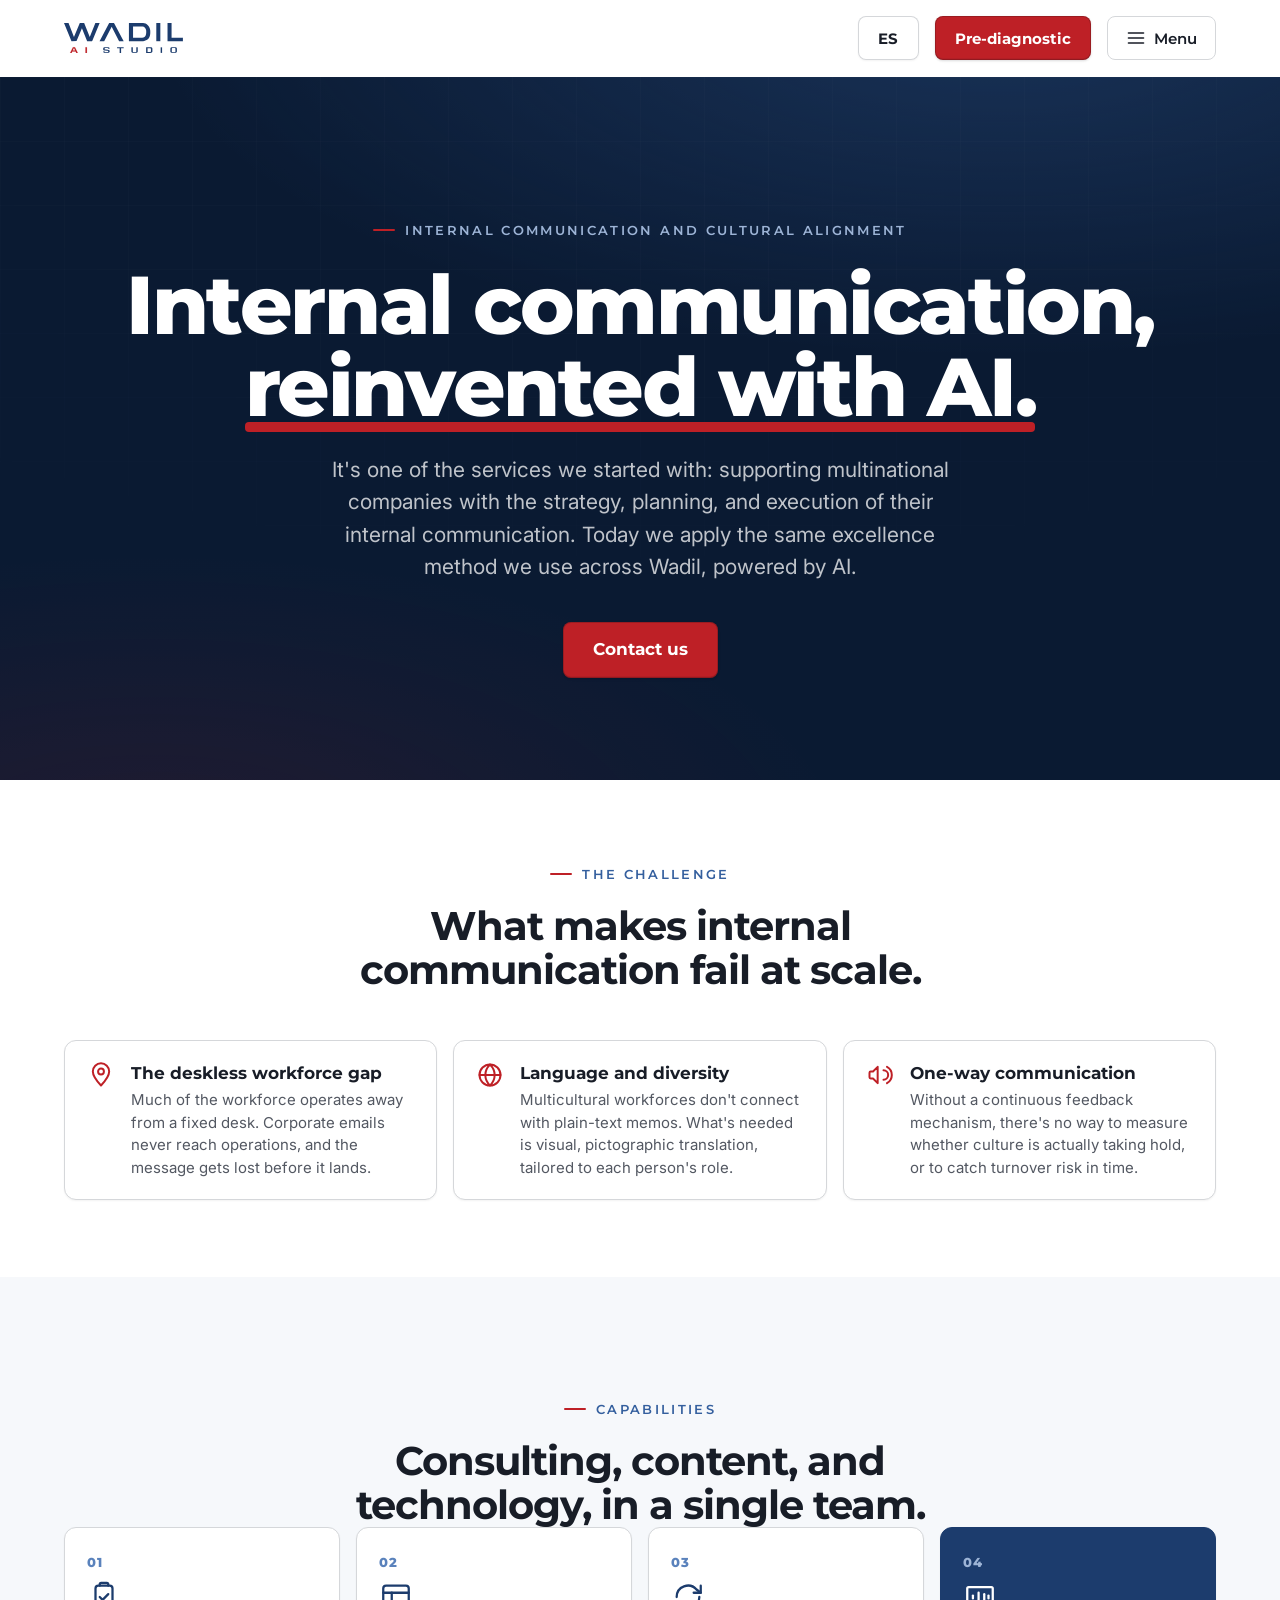
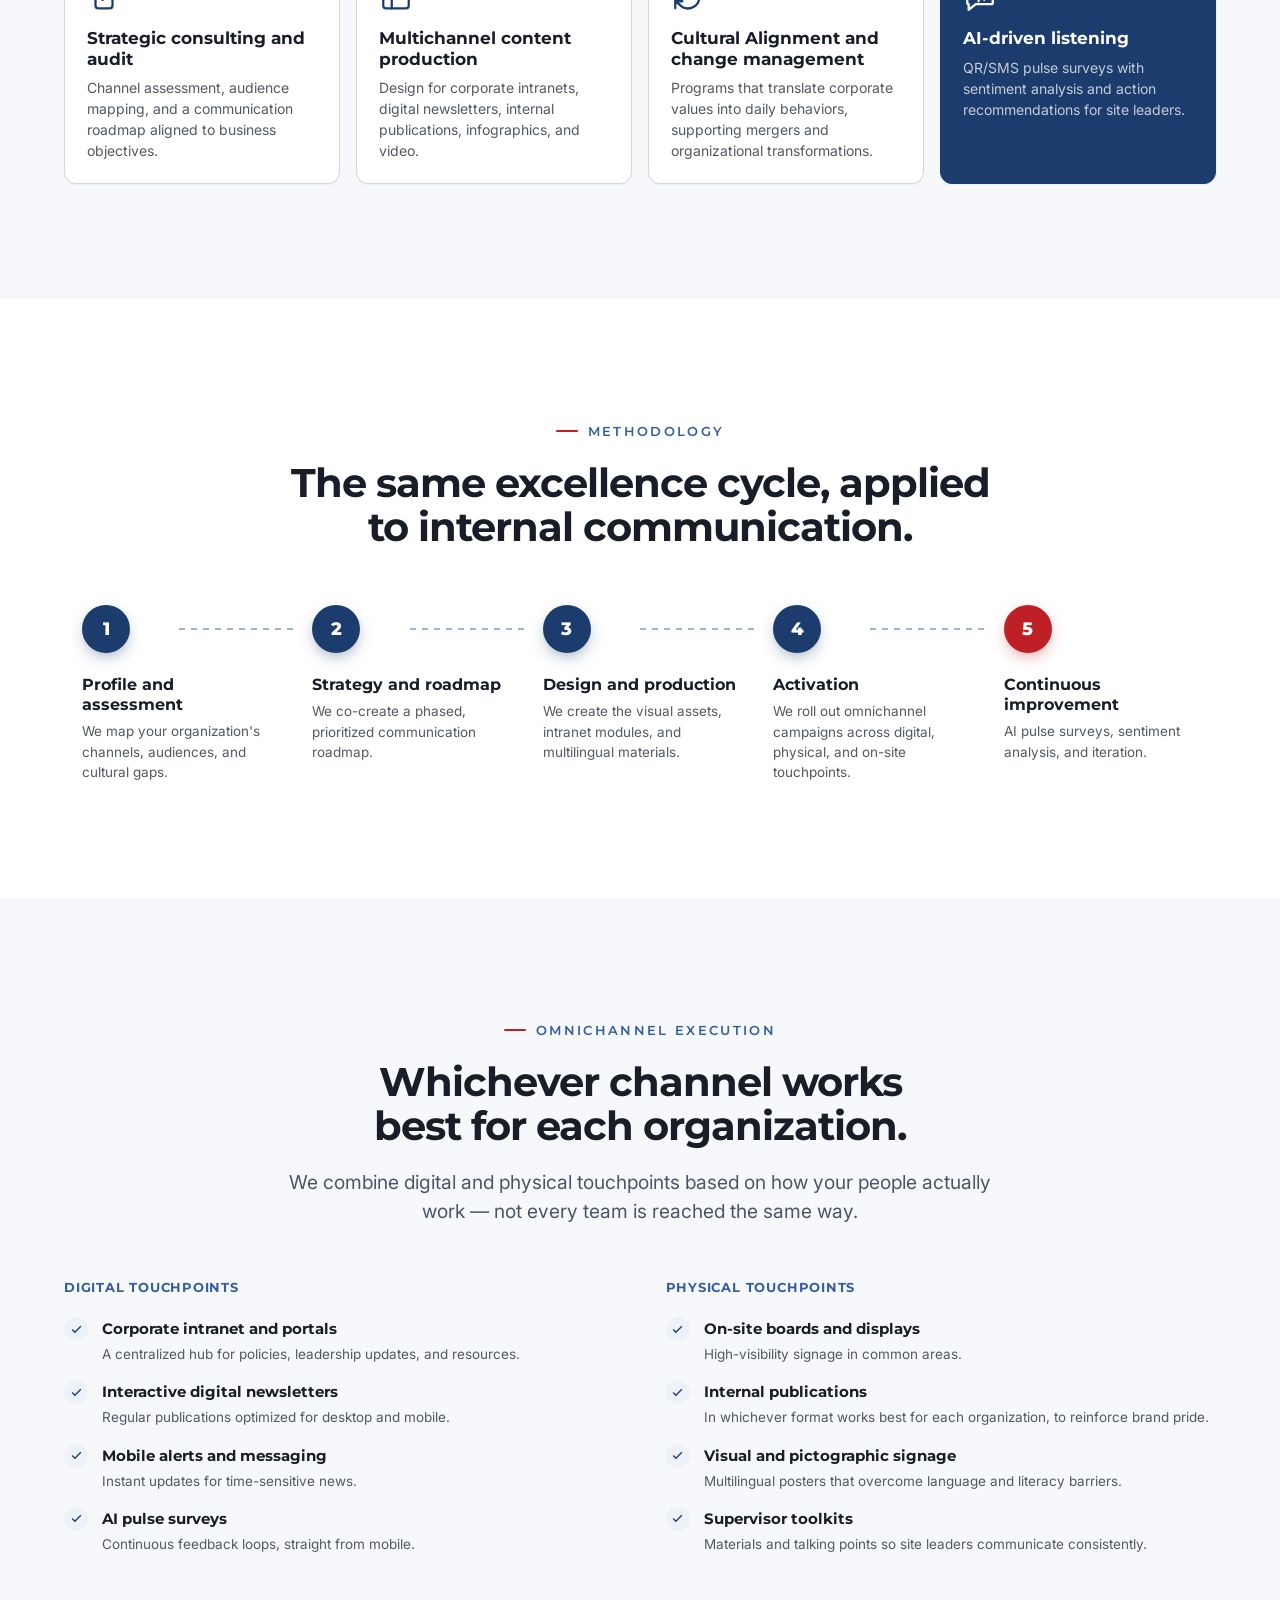
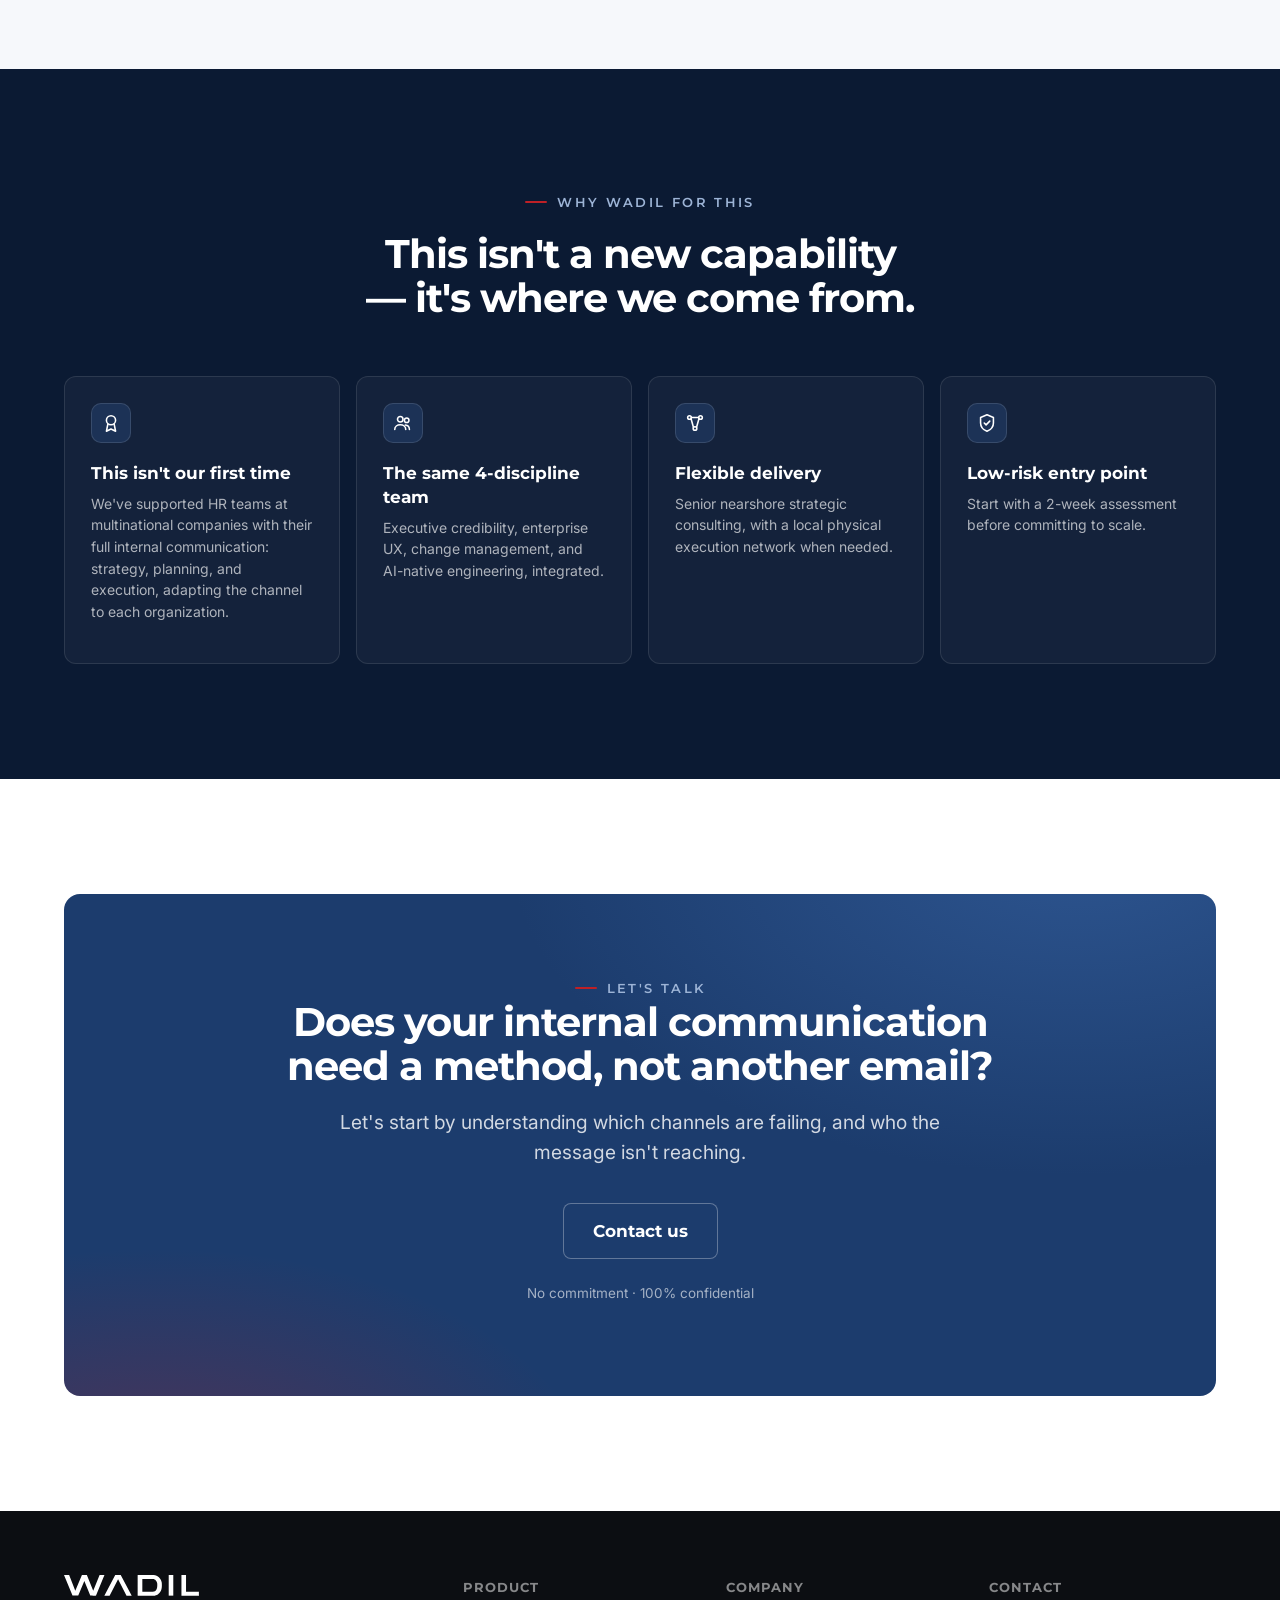
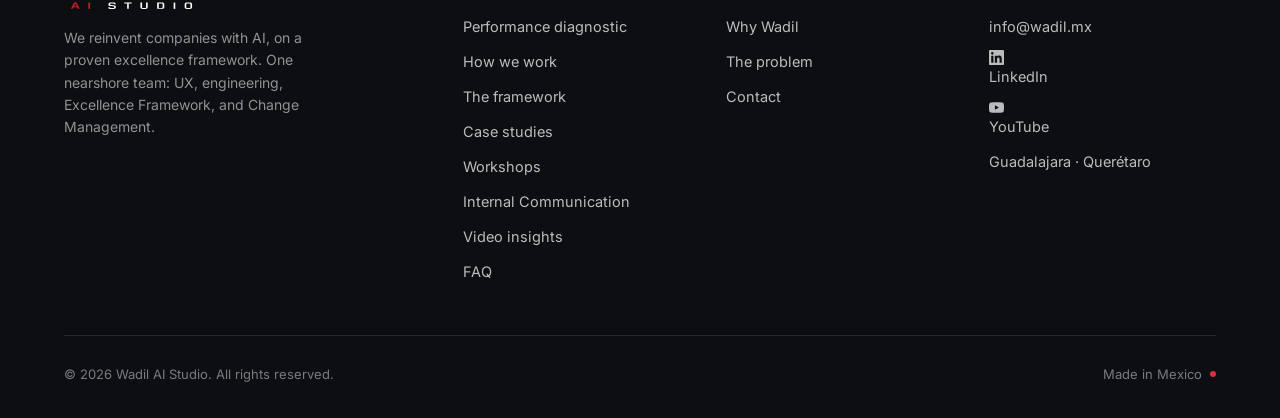
==== commit e878c500: "Rework home internal-comms section: new copy, dark background, Culturización -> Cultura / Cultural A" ====
--- a/comunicacion-interna.html
+++ b/comunicacion-interna.html
@@ -13,8 +13,8 @@
 
   <meta charset="utf-8">
   <meta name="viewport" content="width=device-width, initial-scale=1">
-  <title>Comunicación Interna y Culturización — Wadil AI Studio</title>
-  <meta name="description" content="Comunicación interna y culturización para empresas transnacionales, con el mismo método de excelencia de Wadil, potenciado con IA.">
+  <title>Comunicación Interna y Cultura — Wadil AI Studio</title>
+  <meta name="description" content="Comunicación interna y cultura para empresas transnacionales, con el mismo método de excelencia de Wadil, potenciado con IA.">
   <meta name="robots" content="index, follow">
   <meta name="facebook-domain-verification" content="eiyuz0i7gmkfkj9yl2uyjhrdt5ysyr" />
   <meta name="facebook-domain-verification" content="6q71zgucox0vgsv33e3bhpwzs52ygu" />
@@ -28,8 +28,8 @@
   <meta property="og:type" content="website">
   <meta property="og:url" content="https://www.wadilworks.com/comunicacion-interna.html">
   <meta property="og:site_name" content="Wadil AI Studio">
-  <meta property="og:title" content="Comunicación Interna y Culturización — Wadil AI Studio">
-  <meta property="og:description" content="Comunicación interna y culturización para empresas transnacionales, con el mismo método de excelencia de Wadil, potenciado con IA.">
+  <meta property="og:title" content="Comunicación Interna y Cultura — Wadil AI Studio">
+  <meta property="og:description" content="Comunicación interna y cultura para empresas transnacionales, con el mismo método de excelencia de Wadil, potenciado con IA.">
   <meta property="og:image" content="https://www.wadilworks.com/assets/og-image.jpg">
   <meta property="og:image:width" content="1200">
   <meta property="og:image:height" content="630">
@@ -40,7 +40,7 @@
   <link rel="preconnect" href="https://fonts.googleapis.com">
   <link rel="preconnect" href="https://fonts.gstatic.com" crossorigin>
   <link href="https://fonts.googleapis.com/css2?family=Inter:wght@400;500;600&family=Montserrat:wght@600;700;800&display=swap" rel="stylesheet">
-  <link rel="stylesheet" href="css/styles.css">
+  <link rel="stylesheet" href="css/styles.css?v=20260921">
 
   <meta name="google-site-verification" content="PENDIENTE_CODIGO_SEARCH_CONSOLE" />
 
@@ -70,7 +70,7 @@
   {
     "@context": "https://schema.org",
     "@type": "Service",
-    "serviceType": "Comunicación interna y culturización organizacional",
+    "serviceType": "Comunicación interna y cultura organizacional",
     "provider": { "@type": "Organization", "name": "Wadil AI Studio", "url": "https://www.wadilworks.com" },
     "areaServed": ["México", "Latinoamérica"],
     "url": "https://www.wadilworks.com/comunicacion-interna.html"
@@ -113,7 +113,7 @@
   <div class="wrap">
     <div class="hero__inner">
       <div class="hero__eyebrow-wrap">
-        <p class="eyebrow" data-i18n="comunicacion_interna.hero.eyebrow">Comunicación interna y culturización</p>
+        <p class="eyebrow" data-i18n="comunicacion_interna.hero.eyebrow">Comunicación interna y cultura</p>
       </div>
       <h1 class="hero__title" data-i18n-html="comunicacion_interna.hero.title">Comunicación interna, <span class="accent">reinventada con IA.</span></h1>
       <p class="hero__sub" data-i18n="comunicacion_interna.hero.sub">Es uno de los servicios con los que empezamos: apoyar a empresas transnacionales con la estrategia, planeación y ejecución de su comunicación interna. Hoy aplicamos el mismo método de excelencia que usamos en el resto de Wadil, potenciado con IA.</p>
@@ -198,7 +198,7 @@
         <span class="dim__ico">
           <svg viewBox="0 0 24 24"><path d="M4 12a8 8 0 0 1 14-5.3L21 9"></path><path d="M21 4v5h-5"></path><path d="M20 12a8 8 0 0 1-14 5.3L3 15"></path><path d="M3 20v-5h5"></path></svg>
         </span>
-        <h4 data-i18n="comunicacion_interna.capabilities.item3_title">Culturización y gestión del cambio</h4>
+        <h4 data-i18n="comunicacion_interna.capabilities.item3_title">Cultura y gestión del cambio</h4>
         <p data-i18n="comunicacion_interna.capabilities.item3_body">Programas que traducen valores corporativos en comportamientos diarios, acompañando fusiones y transformaciones organizacionales.</p>
       </div>
 
@@ -414,7 +414,7 @@
   </div>
 </footer>
 
-<script src="js/i18n.js"></script>
-<script src="js/main.js"></script>
+<script src="js/i18n.js?v=20260921"></script>
+<script src="js/main.js?v=20260921"></script>
 </body>
 </html>
--- a/css/styles.css
+++ b/css/styles.css
@@ -168,7 +168,7 @@
 .display {
   font-family: var(--wad-font-display); font-weight: 700;
   color: var(--wad-ink-800); letter-spacing: -0.025em;
-  line-height: 1.02; margin: 0; text-wrap: balance;
+  font-size: clamp(28px, 4vw, 40px); line-height: 1.1; margin: 0; text-wrap: balance;
 }
 .lead {
   font-size: clamp(17px, 1.5vw, 20px); line-height: 1.55;
@@ -254,7 +254,7 @@
 .nav.is-open { display: flex; }
 .nav a {
   font-family: var(--wad-font-display); font-weight: 600; font-size: 15px;
-  color: var(--wad-ink-600); position: relative; padding: 14px 24px;
+  color: var(--wad-ink-600); position: relative; padding: 14px 24px; text-align: center;
 }
 .nav a::after { display: none; }
 .nav a:hover              { color: var(--wad-ink-800); }
@@ -347,7 +347,6 @@
 /* ── Problem ── */
 .problem { background: var(--wad-bg); }
 .problem__grid { display: grid; grid-template-columns: 1fr 1fr; gap: clamp(36px, 6vw, 80px); align-items: start; }
-.problem__statement .display { font-size: clamp(28px, 3.6vw, 44px); }
 .problem__quote {
   margin-top: 28px; padding: 22px 24px; border-left: 3px solid var(--wad-red-600);
   background: var(--wad-bg-soft); border-radius: 0 var(--wad-radius-md) var(--wad-radius-md) 0;
@@ -371,7 +370,7 @@
 .diag__glow   { position: absolute; inset: 0; pointer-events: none; background: radial-gradient(80% 60% at 85% 10%, rgba(52,95,158,.4), transparent 60%); }
 .diag__inner  { position: relative; display: grid; grid-template-columns: .92fr 1.08fr; gap: clamp(36px, 6vw, 80px); align-items: center; }
 .diag .eyebrow { color: var(--wad-navy-200); }
-.diag__title  { font-family: var(--wad-font-display); font-weight: 800; color: #fff; letter-spacing: -.025em; line-height: 1.04; font-size: clamp(30px, 4vw, 50px); margin: 20px 0 0; }
+.diag__title  { font-family: var(--wad-font-display); font-weight: 800; color: #fff; letter-spacing: -.025em; line-height: 1.1; font-size: clamp(28px, 4vw, 40px); margin: 20px 0 0; }
 .diag__sub    { color: rgba(255,255,255,.74); font-size: clamp(16px,1.4vw,19px); line-height: 1.6; margin: 22px 0 0; }
 .diag__points { display: grid; gap: 14px; margin: 28px 0 0; padding: 0; list-style: none; }
 .diag__points li  { display: grid; grid-template-columns: 24px 1fr; gap: 14px; align-items: start; color: rgba(255,255,255,.86); font-size: 15.5px; }
@@ -393,7 +392,6 @@
 /* ── Framework ── */
 .fw { background: var(--wad-bg-soft); }
 .fw__head { display: flex; flex-wrap: wrap; align-items: flex-end; justify-content: space-between; gap: 24px; margin-bottom: clamp(36px, 5vw, 56px); }
-.fw__head .display { font-size: clamp(28px, 3.6vw, 46px); }
 .fw__grid { display: grid; grid-template-columns: repeat(4, 1fr); gap: 16px; }
 
 .dim {
@@ -445,7 +443,7 @@
 .diff { background: var(--wad-navy-900); color: #fff; }
 .diff__head    { max-width: 760px; margin-bottom: clamp(36px,5vw,56px); }
 .diff__head .eyebrow  { color: var(--wad-navy-200); }
-.diff__head .display  { color: #fff; font-size: clamp(28px,3.8vw,48px); margin-top: 18px; }
+.diff__head .display  { color: #fff; margin-top: 18px; }
 .diff__head .lead     { color: rgba(255,255,255,.72); margin-top: 20px; }
 .diff__grid { display: grid; grid-template-columns: repeat(4, 1fr); gap: 16px; }
 
@@ -593,7 +591,7 @@
   border-radius: var(--wad-radius-2xl); color: #fff;
   padding: clamp(40px, 6vw, 80px); text-align: center;
 }
-.cta__panel .display { color: #fff; font-size: clamp(30px,4vw,52px); }
+.cta__panel .display { color: #fff; }
 .cta__panel .lead    { color: rgba(255,255,255,.8); margin: 20px auto 0; max-width: 620px; }
 .cta__actions  { display: flex; flex-wrap: wrap; gap: 14px; justify-content: center; margin-top: 36px; }
 .cta__fine     { margin-top: 22px; font-size: 13.5px; color: rgba(255,255,255,.6); }
@@ -717,6 +715,11 @@
   display: flex; flex-wrap: wrap; justify-content: center; gap: 10px;
   margin-top: clamp(28px, 3.5vw, 40px);
 }
+.ci-home { background: var(--wad-navy-900); color: #fff; }
+.ci-home .eyebrow { color: var(--wad-navy-200); }
+.ci-home .display { color: #fff; }
+.ci-home .lead    { color: rgba(255,255,255,.72); margin-top: 20px; }
+.ci-home .ci-chip { color: #fff; background: rgba(255,255,255,.08); border-color: rgba(255,255,255,.18); }
 .ci-chip {
   font-family: var(--wad-font-display); font-weight: 700;
   font-size: 13.5px; color: var(--wad-navy-600); background: var(--wad-navy-050);
@@ -783,7 +786,13 @@
   .ci-touch__grid { grid-template-columns: 1fr; }
 }
 @media (max-width: 720px) {
-  .header__cta .btn--text { display: none; }
+  .header__cta .btn--text, .header__cta .btn--red { display: none; }
+  .header__cta { gap: 10px; }
+  .header__cta .btn, .header__cta .menu-btn { height: 36px; padding: 0 12px; font-size: 13px; }
+  .header__cta .menu-btn { gap: 6px; }
+  .header__cta .menu-btn svg { width: 16px; height: 16px; }
+  .header__logo img { height: 26px; }
+  .header__inner { gap: 12px; }
   .fw__grid, .diff__grid { grid-template-columns: 1fr; }
   .cycle__grid   { grid-template-columns: 1fr; }
   .problem__grid { grid-template-columns: 1fr; }
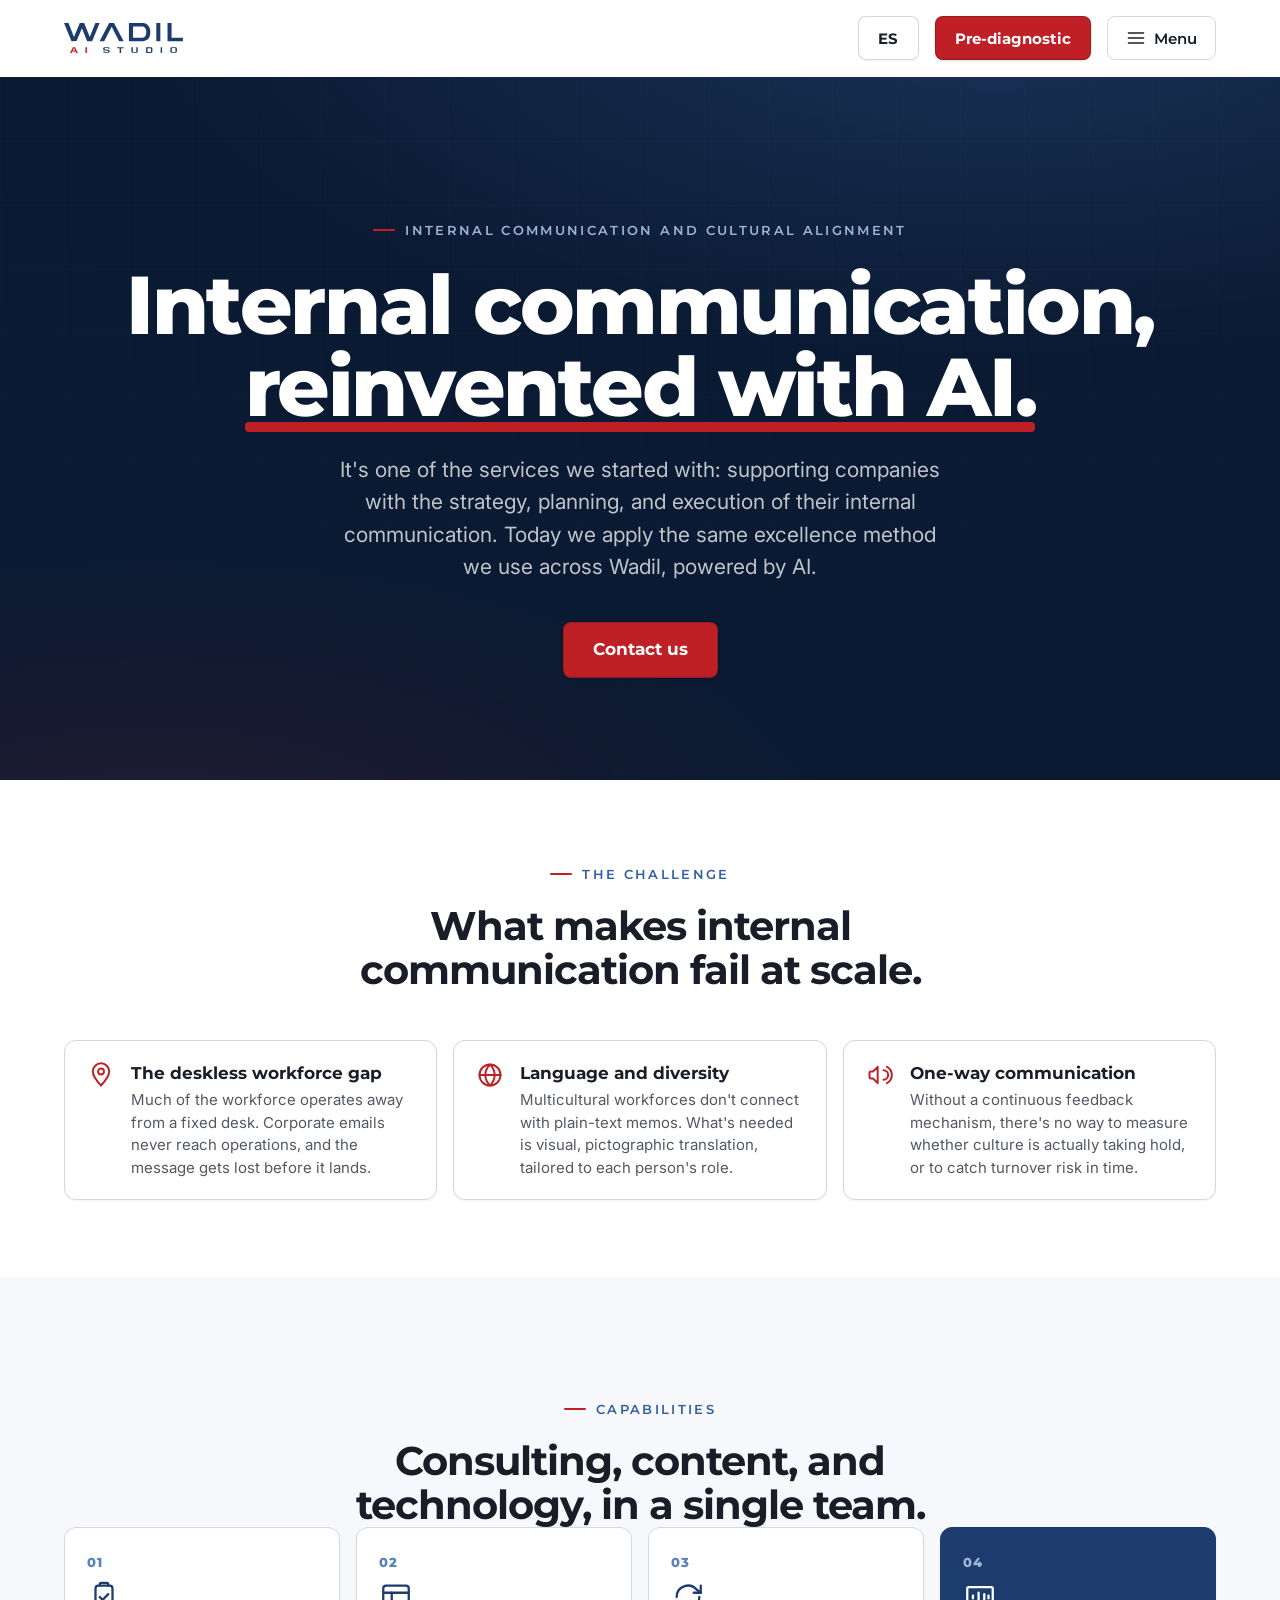
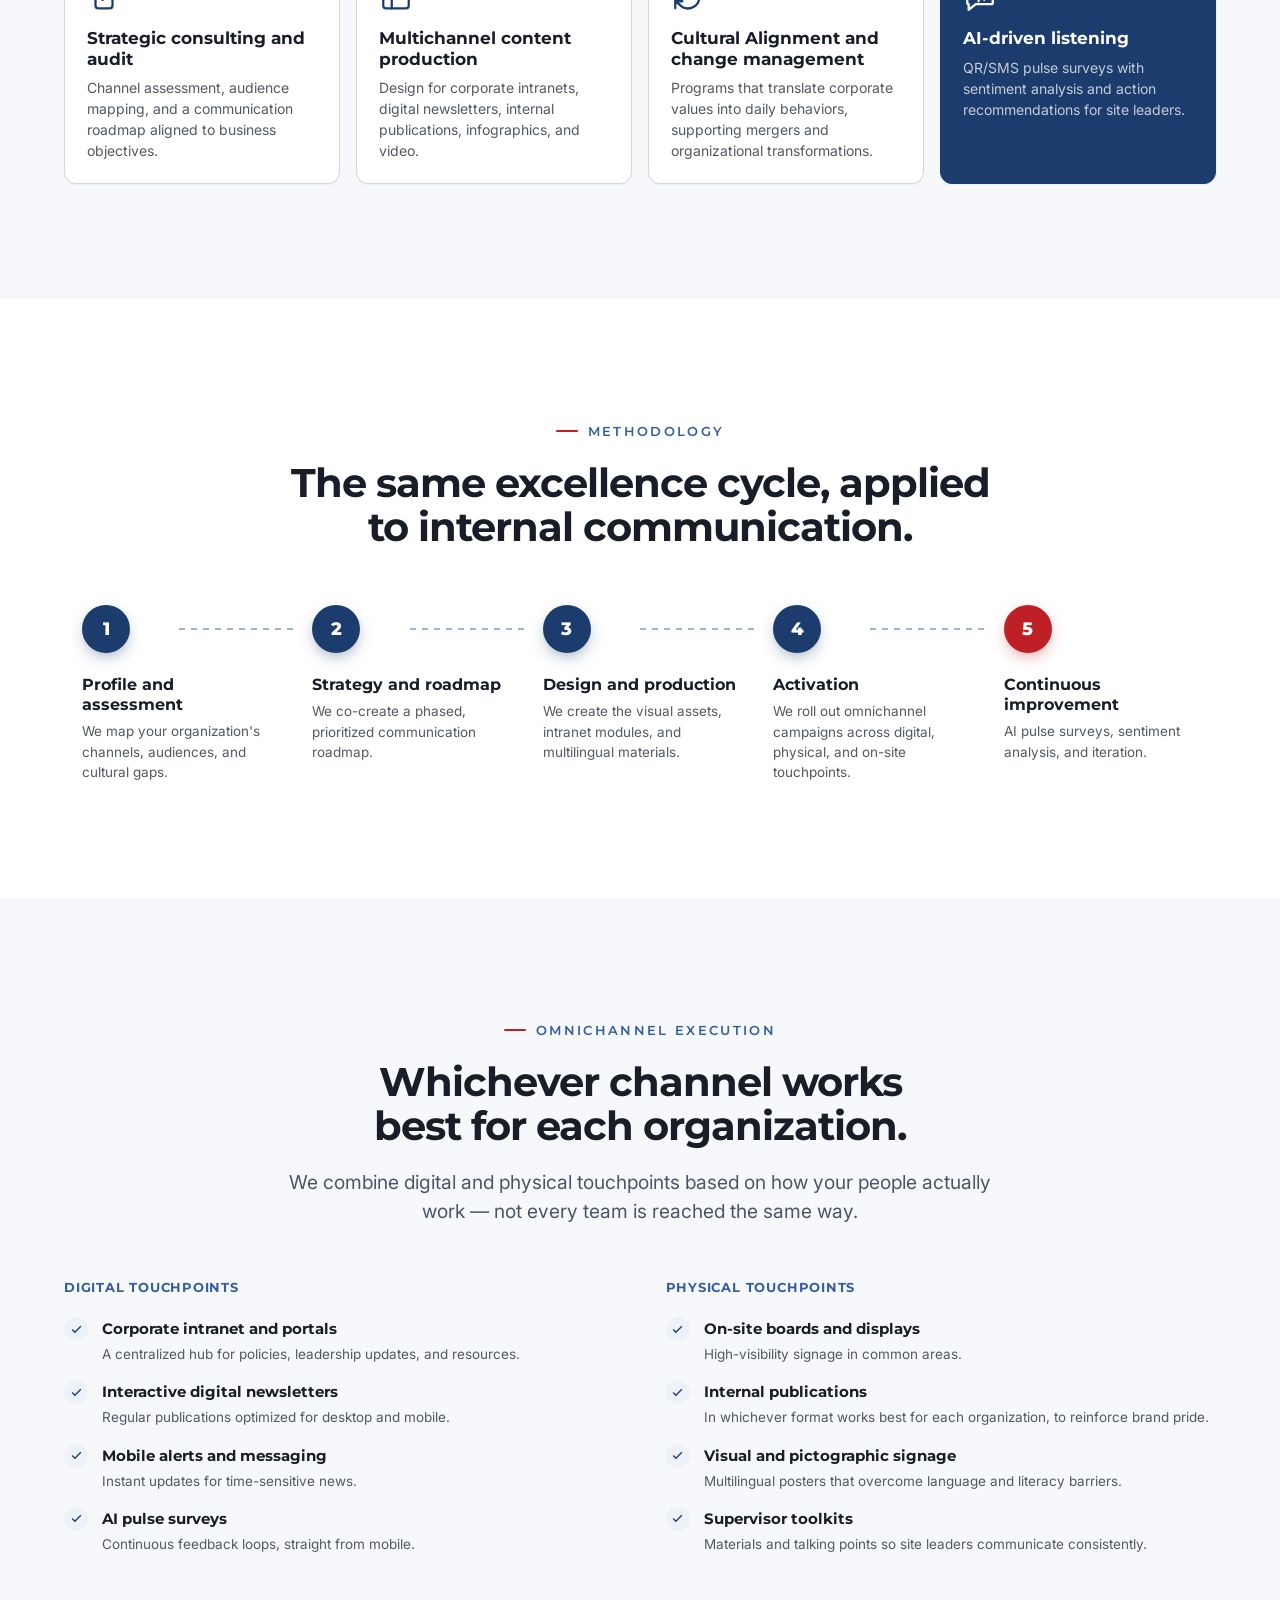
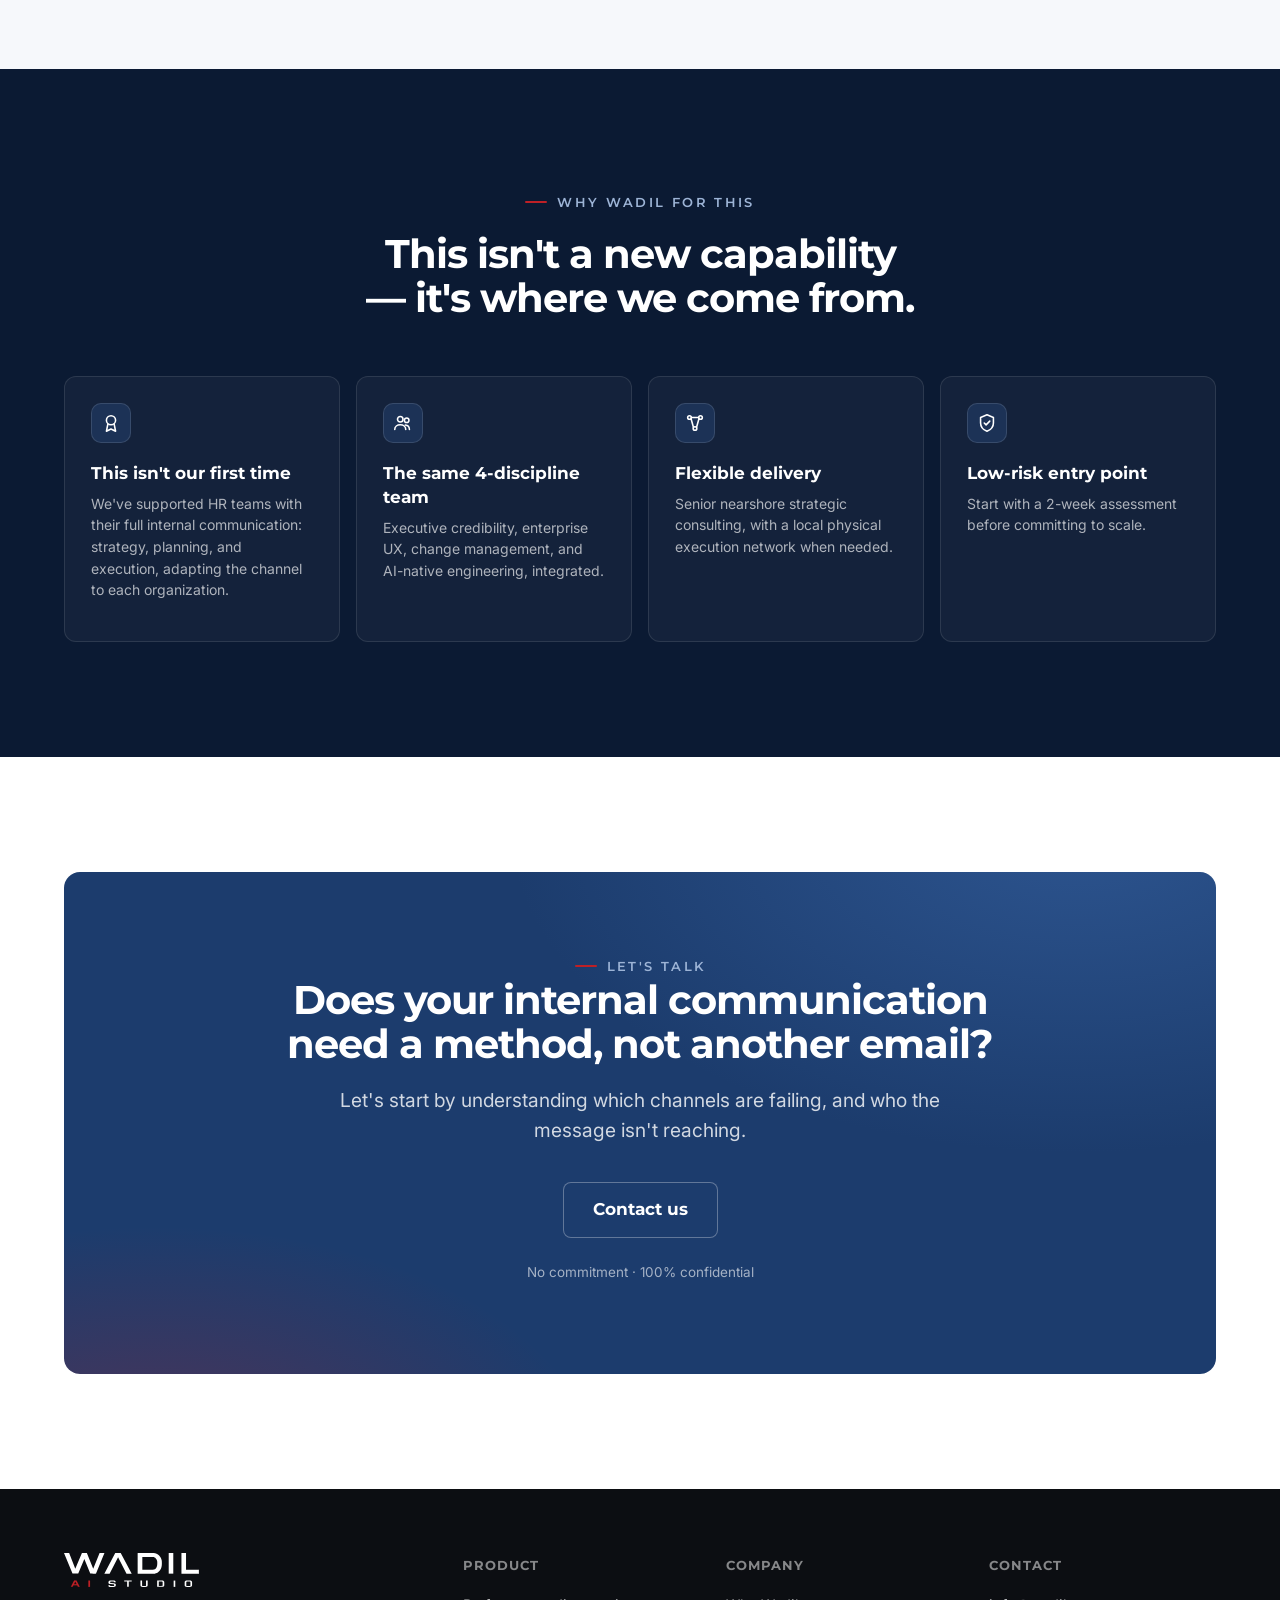
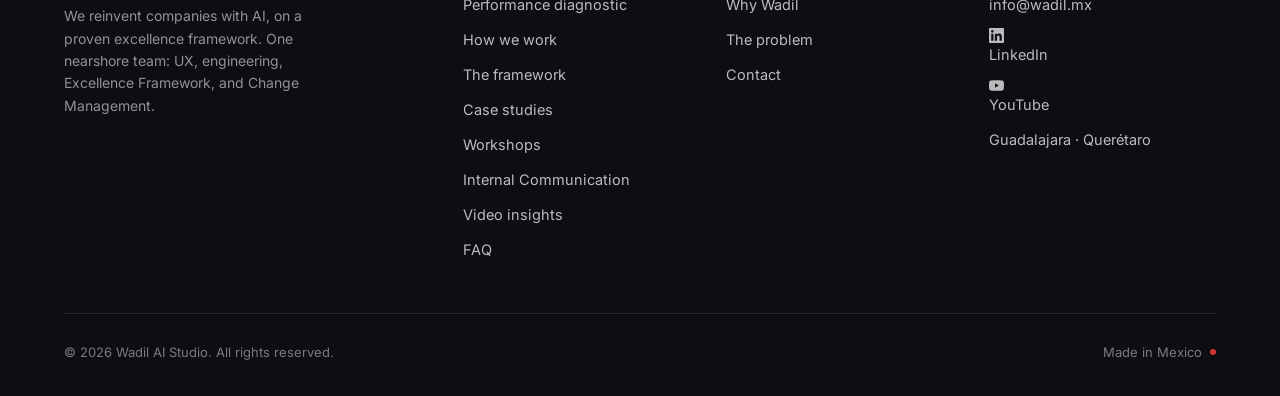
==== commit 2cedc77c: "Remove 'transnacionales/multinational' from internal comms page copy Co-Authored-By: Claude Sonnet 5" ====
--- a/comunicacion-interna.html
+++ b/comunicacion-interna.html
@@ -14,7 +14,7 @@
   <meta charset="utf-8">
   <meta name="viewport" content="width=device-width, initial-scale=1">
   <title>Comunicación Interna y Cultura — Wadil AI Studio</title>
-  <meta name="description" content="Comunicación interna y cultura para empresas transnacionales, con el mismo método de excelencia de Wadil, potenciado con IA.">
+  <meta name="description" content="Comunicación interna y cultura para empresas, con el mismo método de excelencia de Wadil, potenciado con IA.">
   <meta name="robots" content="index, follow">
   <meta name="facebook-domain-verification" content="eiyuz0i7gmkfkj9yl2uyjhrdt5ysyr" />
   <meta name="facebook-domain-verification" content="6q71zgucox0vgsv33e3bhpwzs52ygu" />
@@ -29,7 +29,7 @@
   <meta property="og:url" content="https://www.wadilworks.com/comunicacion-interna.html">
   <meta property="og:site_name" content="Wadil AI Studio">
   <meta property="og:title" content="Comunicación Interna y Cultura — Wadil AI Studio">
-  <meta property="og:description" content="Comunicación interna y cultura para empresas transnacionales, con el mismo método de excelencia de Wadil, potenciado con IA.">
+  <meta property="og:description" content="Comunicación interna y cultura para empresas, con el mismo método de excelencia de Wadil, potenciado con IA.">
   <meta property="og:image" content="https://www.wadilworks.com/assets/og-image.jpg">
   <meta property="og:image:width" content="1200">
   <meta property="og:image:height" content="630">
@@ -116,7 +116,7 @@
         <p class="eyebrow" data-i18n="comunicacion_interna.hero.eyebrow">Comunicación interna y cultura</p>
       </div>
       <h1 class="hero__title" data-i18n-html="comunicacion_interna.hero.title">Comunicación interna, <span class="accent">reinventada con IA.</span></h1>
-      <p class="hero__sub" data-i18n="comunicacion_interna.hero.sub">Es uno de los servicios con los que empezamos: apoyar a empresas transnacionales con la estrategia, planeación y ejecución de su comunicación interna. Hoy aplicamos el mismo método de excelencia que usamos en el resto de Wadil, potenciado con IA.</p>
+      <p class="hero__sub" data-i18n="comunicacion_interna.hero.sub">Es uno de los servicios con los que empezamos: apoyar a empresas con la estrategia, planeación y ejecución de su comunicación interna. Hoy aplicamos el mismo método de excelencia que usamos en el resto de Wadil, potenciado con IA.</p>
       <div class="hero__actions">
         <a class="btn btn--red btn--lg" href="https://wa.me/523334936789?text=Hola%20Wadil%2C%20me%20gustar%C3%ADa%20conocer%20m%C3%A1s%20sobre%20su%20servicio%20de%20comunicaci%C3%B3n%20interna." target="_blank" rel="noopener" data-i18n="comunicacion_interna.hero.cta_secondary">Contáctanos</a>
       </div>
@@ -323,7 +323,7 @@
           <svg viewBox="0 0 24 24"><circle cx="12" cy="9" r="5"></circle><path d="M8.5 13.5L7 21l5-2.5L17 21l-1.5-7.5"></path></svg>
         </span>
         <h4 data-i18n="comunicacion_interna.why.item1_title">No es nuestra primera vez</h4>
-        <p data-i18n="comunicacion_interna.why.item1_body">Apoyamos a áreas de RH de empresas transnacionales con su comunicación interna completa: estrategia, planeación y ejecución, adaptando el canal a cada organización.</p>
+        <p data-i18n="comunicacion_interna.why.item1_body">Apoyamos a áreas de RH con su comunicación interna completa: estrategia, planeación y ejecución, adaptando el canal a cada organización.</p>
       </div>
 
       <div class="cap reveal" data-d="1">
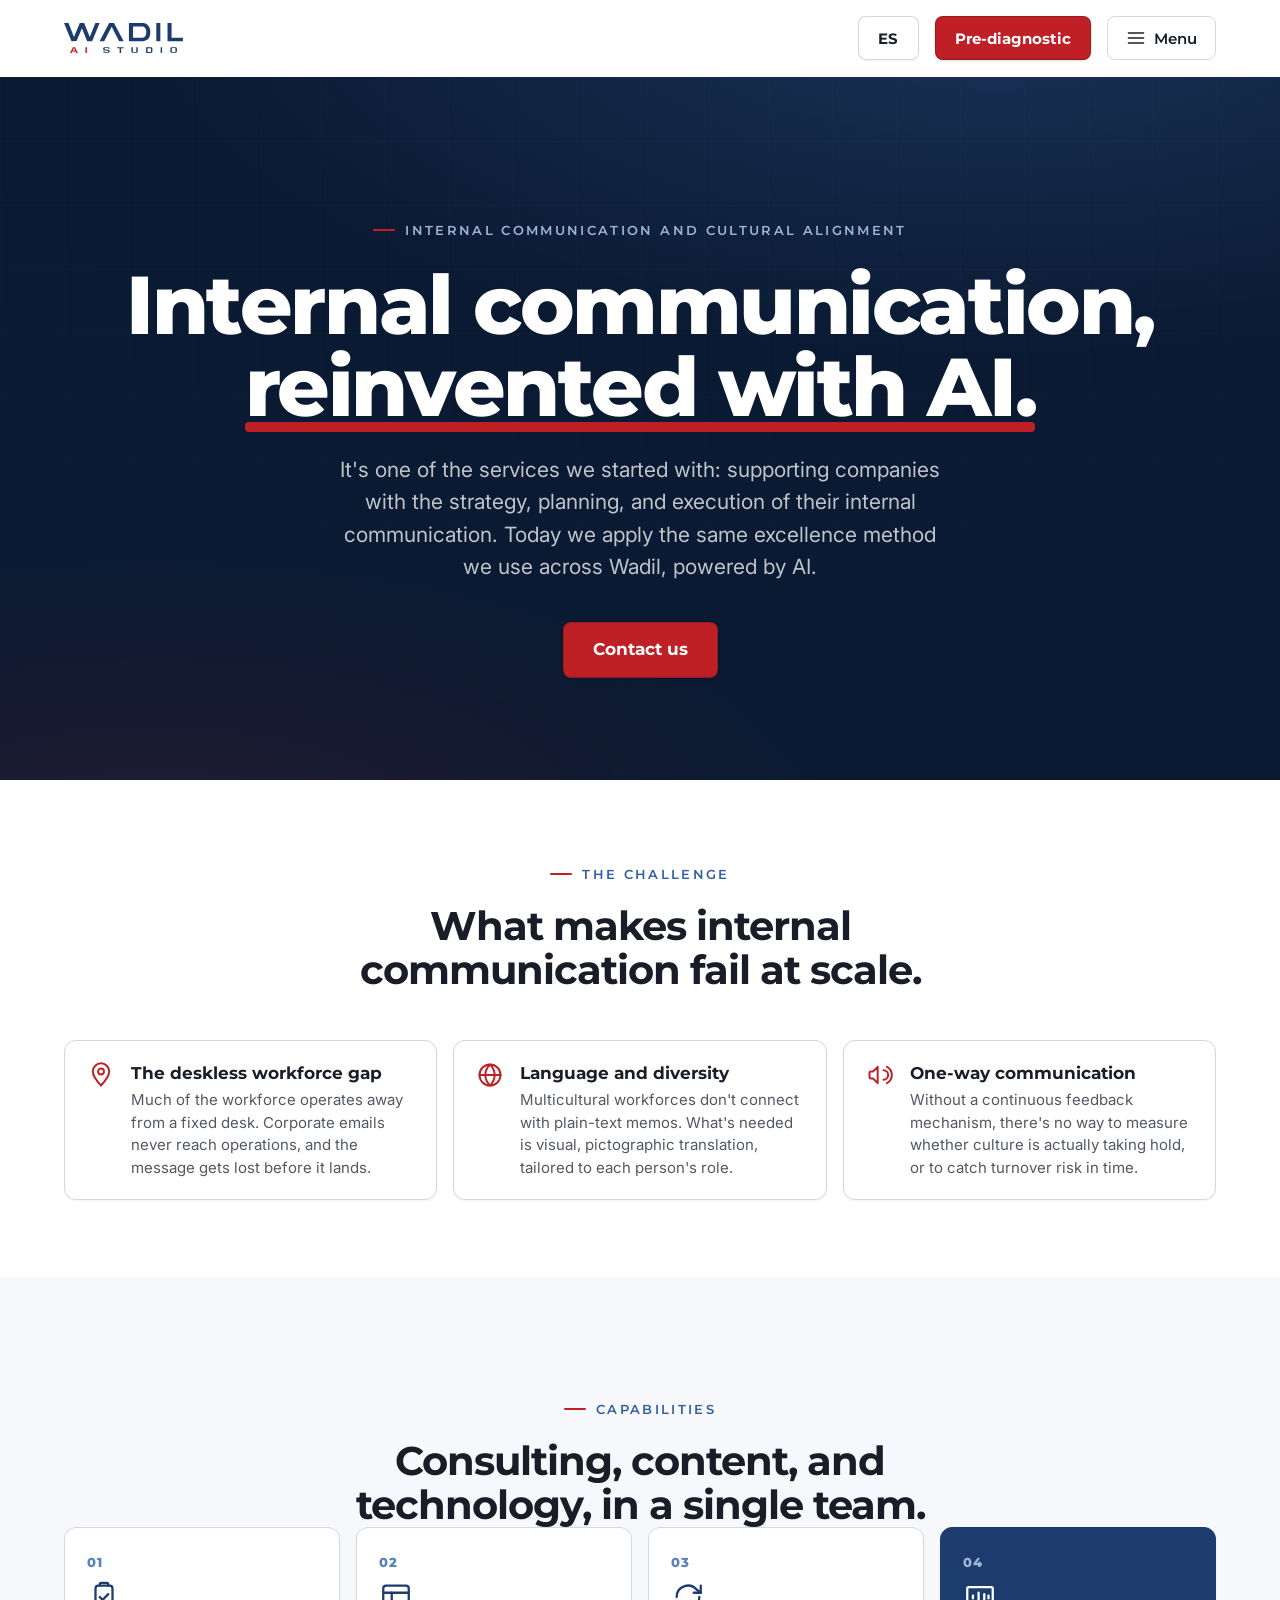
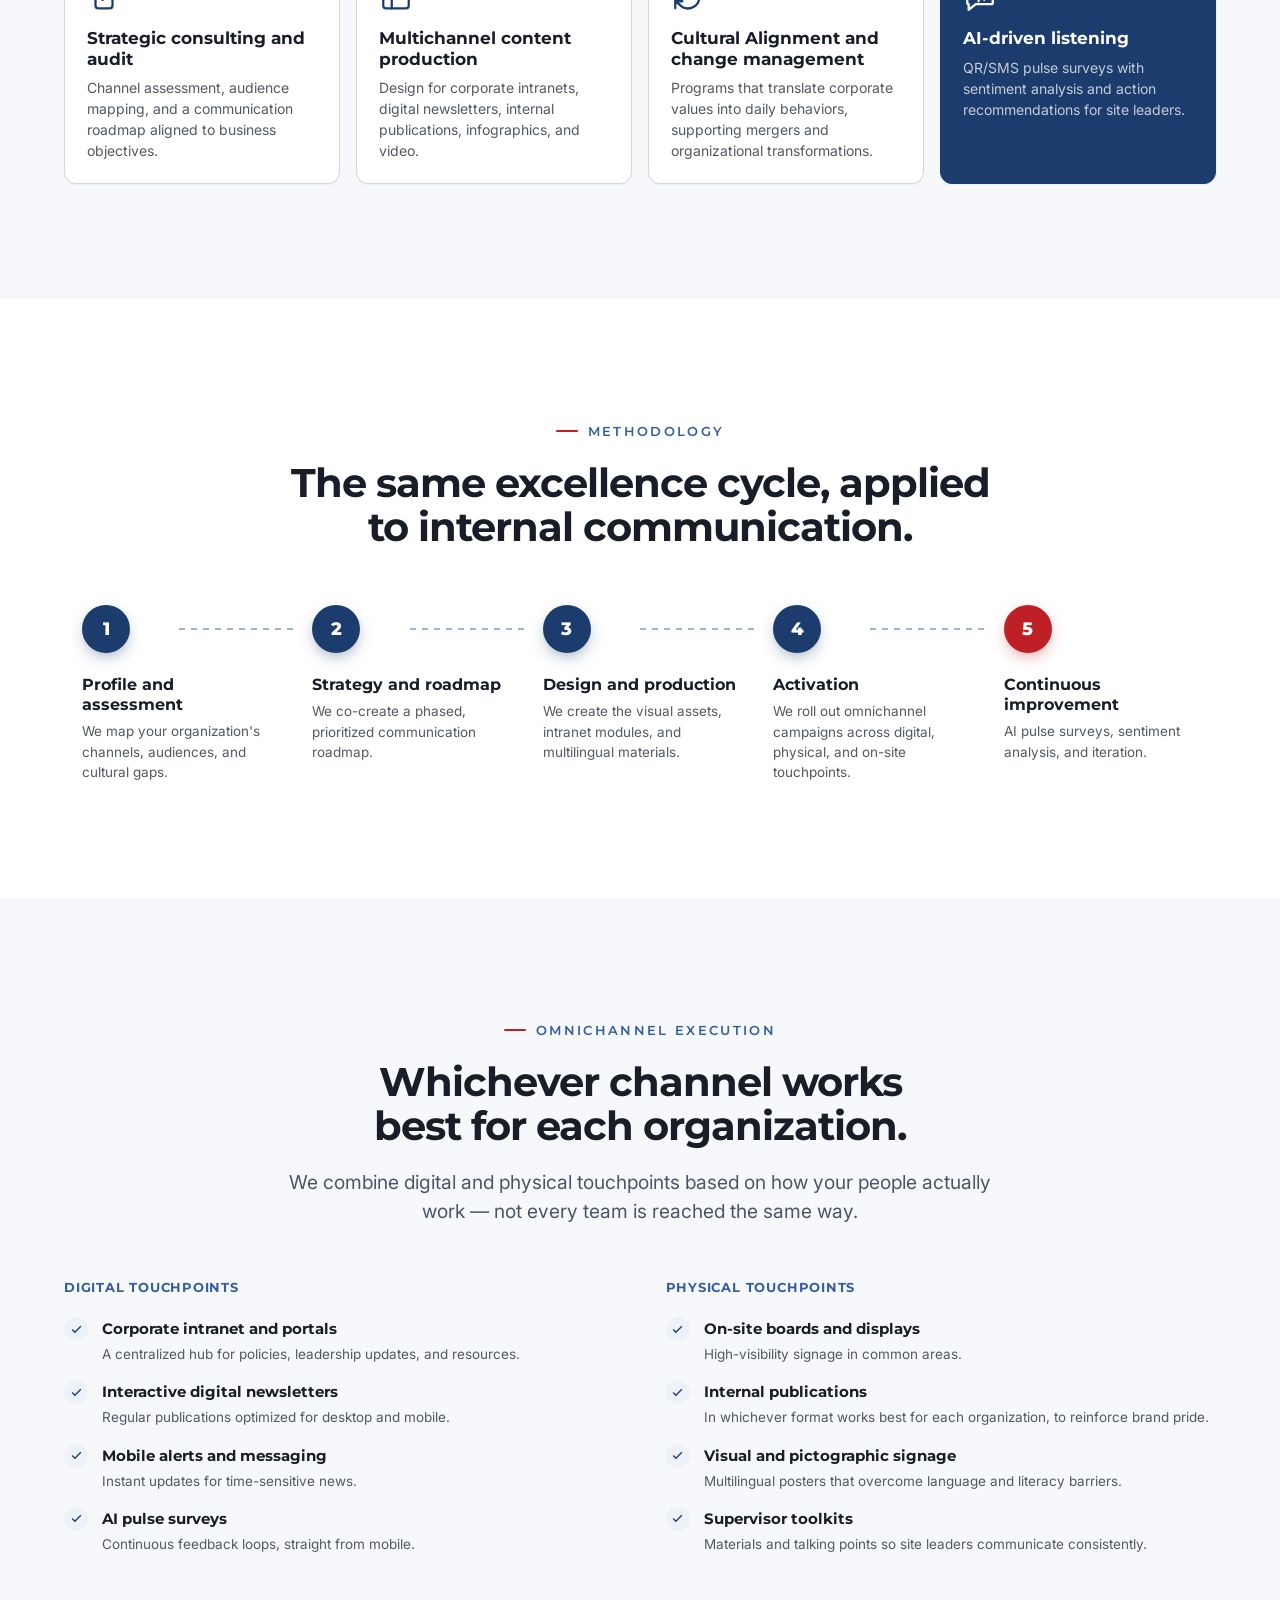
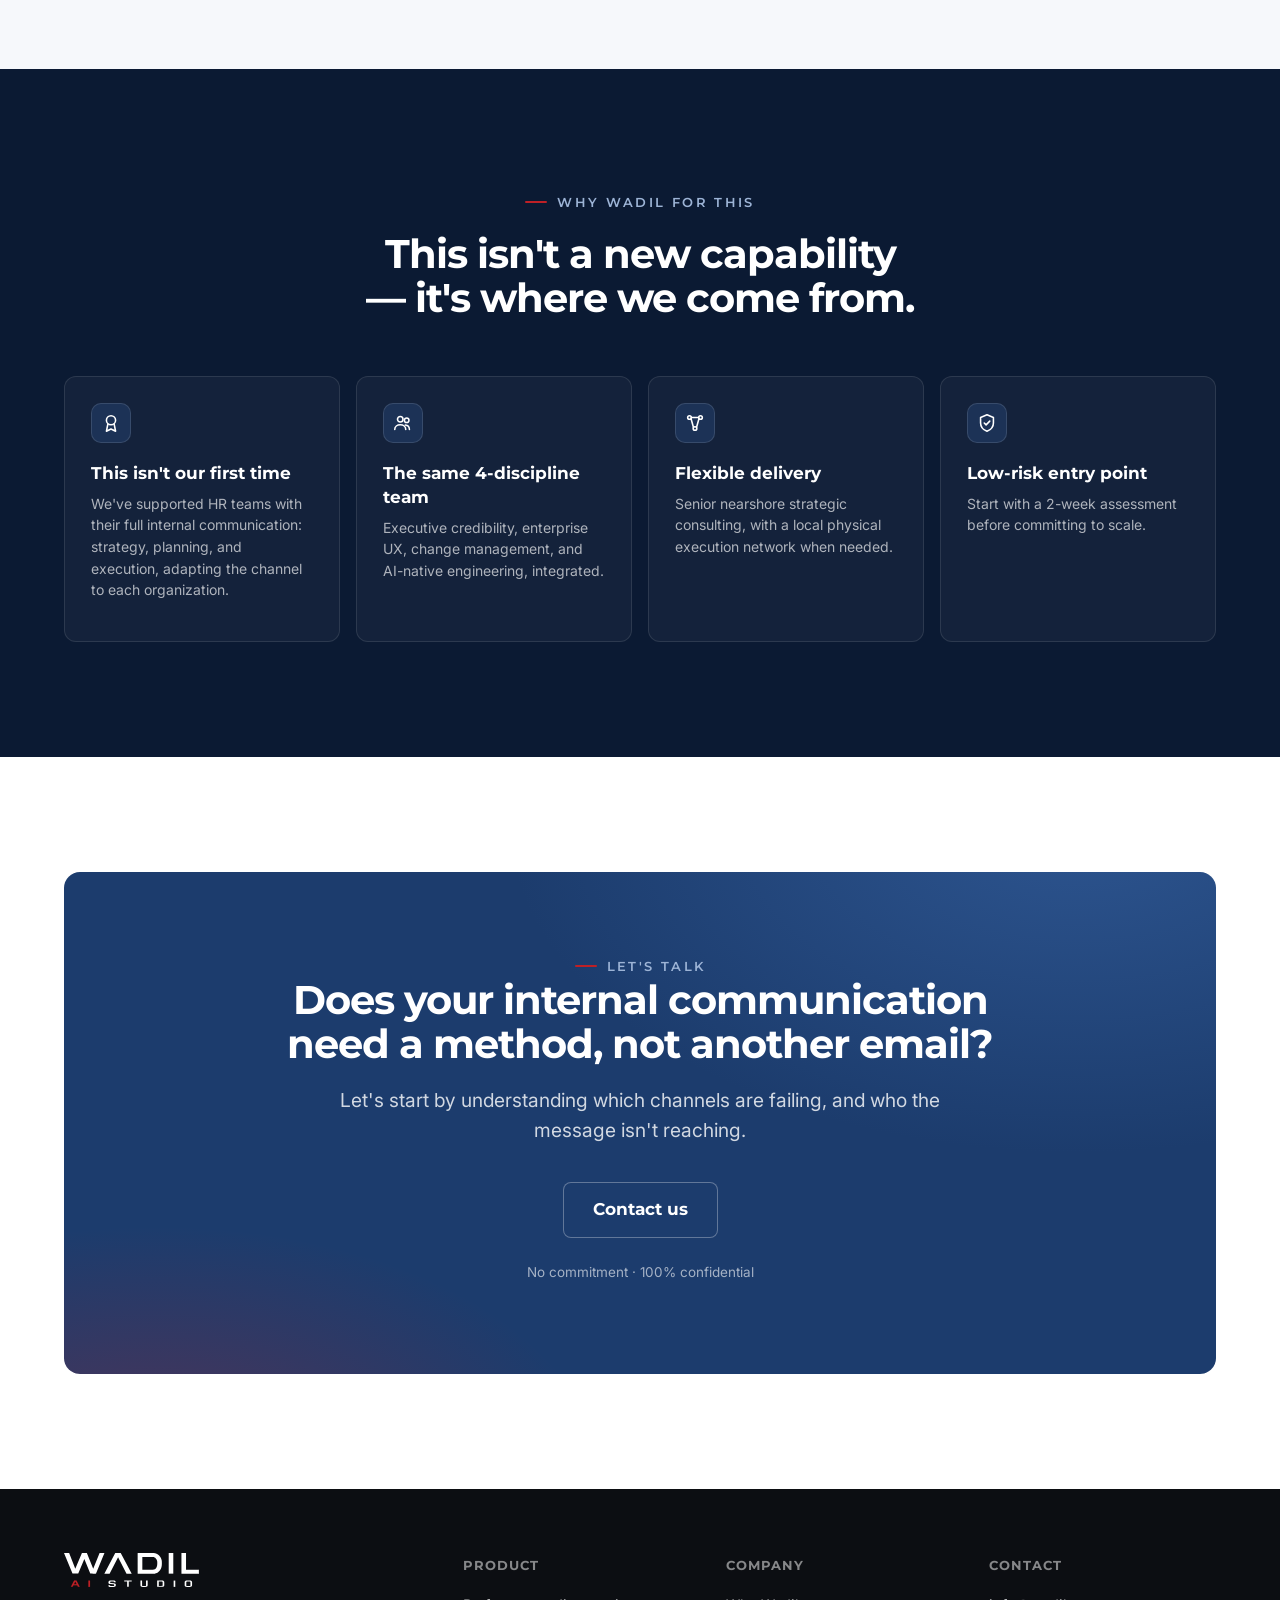
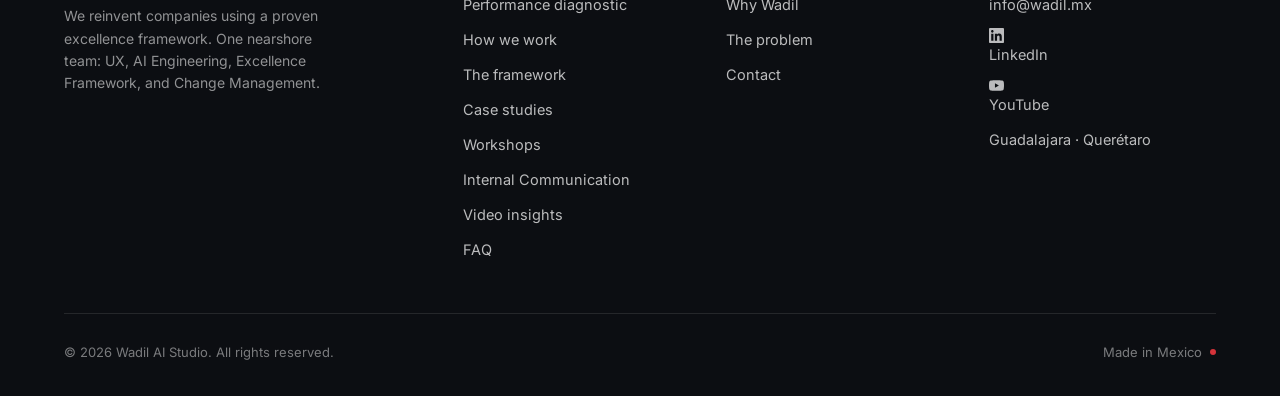
==== commit e3183c34: "Ajustes de contenido y estilo en home: hero, talleres, diagnóstico, marco, ciclo, comunicación inter" ====
--- a/comunicacion-interna.html
+++ b/comunicacion-interna.html
@@ -40,7 +40,7 @@
   <link rel="preconnect" href="https://fonts.googleapis.com">
   <link rel="preconnect" href="https://fonts.gstatic.com" crossorigin>
   <link href="https://fonts.googleapis.com/css2?family=Inter:wght@400;500;600&family=Montserrat:wght@600;700;800&display=swap" rel="stylesheet">
-  <link rel="stylesheet" href="css/styles.css?v=20260921">
+  <link rel="stylesheet" href="css/styles.css?v=20260929">
 
   <meta name="google-site-verification" content="PENDIENTE_CODIGO_SEARCH_CONSOLE" />
 
@@ -414,7 +414,7 @@
   </div>
 </footer>
 
-<script src="js/i18n.js?v=20260921"></script>
+<script src="js/i18n.js?v=20260929"></script>
 <script src="js/main.js?v=20260921"></script>
 </body>
 </html>
--- a/css/styles.css
+++ b/css/styles.css
@@ -698,12 +698,10 @@
 .workshop-teaser__pricing-label { margin: 0 0 8px; font-family: var(--wad-font-display); font-weight: 600; font-size: 11px; letter-spacing: .11em; color: var(--wad-slate-700); }
 .workshop-teaser__tier { display: flex; align-items: center; justify-content: space-between; gap: 12px; font-size: 14px; }
 .workshop-teaser__tier + .workshop-teaser__tier { margin-top: 6px; }
-.workshop-teaser__tier-header { display: flex; align-items: center; gap: 8px; }
 .workshop-teaser__tier-name { color: var(--wad-ink-600); }
 .workshop-teaser__tier-price { font-weight: 600; color: var(--wad-ink-800); }
-.workshop-teaser__tier-price--sm { font-size: 10px; }
-.workshop-teaser__recommended { background: var(--accent); color: #fff; font-family: var(--wad-font-display); font-weight: 600; font-size: 9.5px; letter-spacing: .06em; padding: 3px 8px; border-radius: 20px; white-space: nowrap; }
 .workshop-teaser__fine { margin: 0; font-size: 12.5px; line-height: 1.44; color: var(--wad-slate-700); }
+.workshop-teaser__cta { align-self: center; }
 
 /* ── Equipo (home #equipo) ── */
 .equipo { background: var(--wad-bg); }
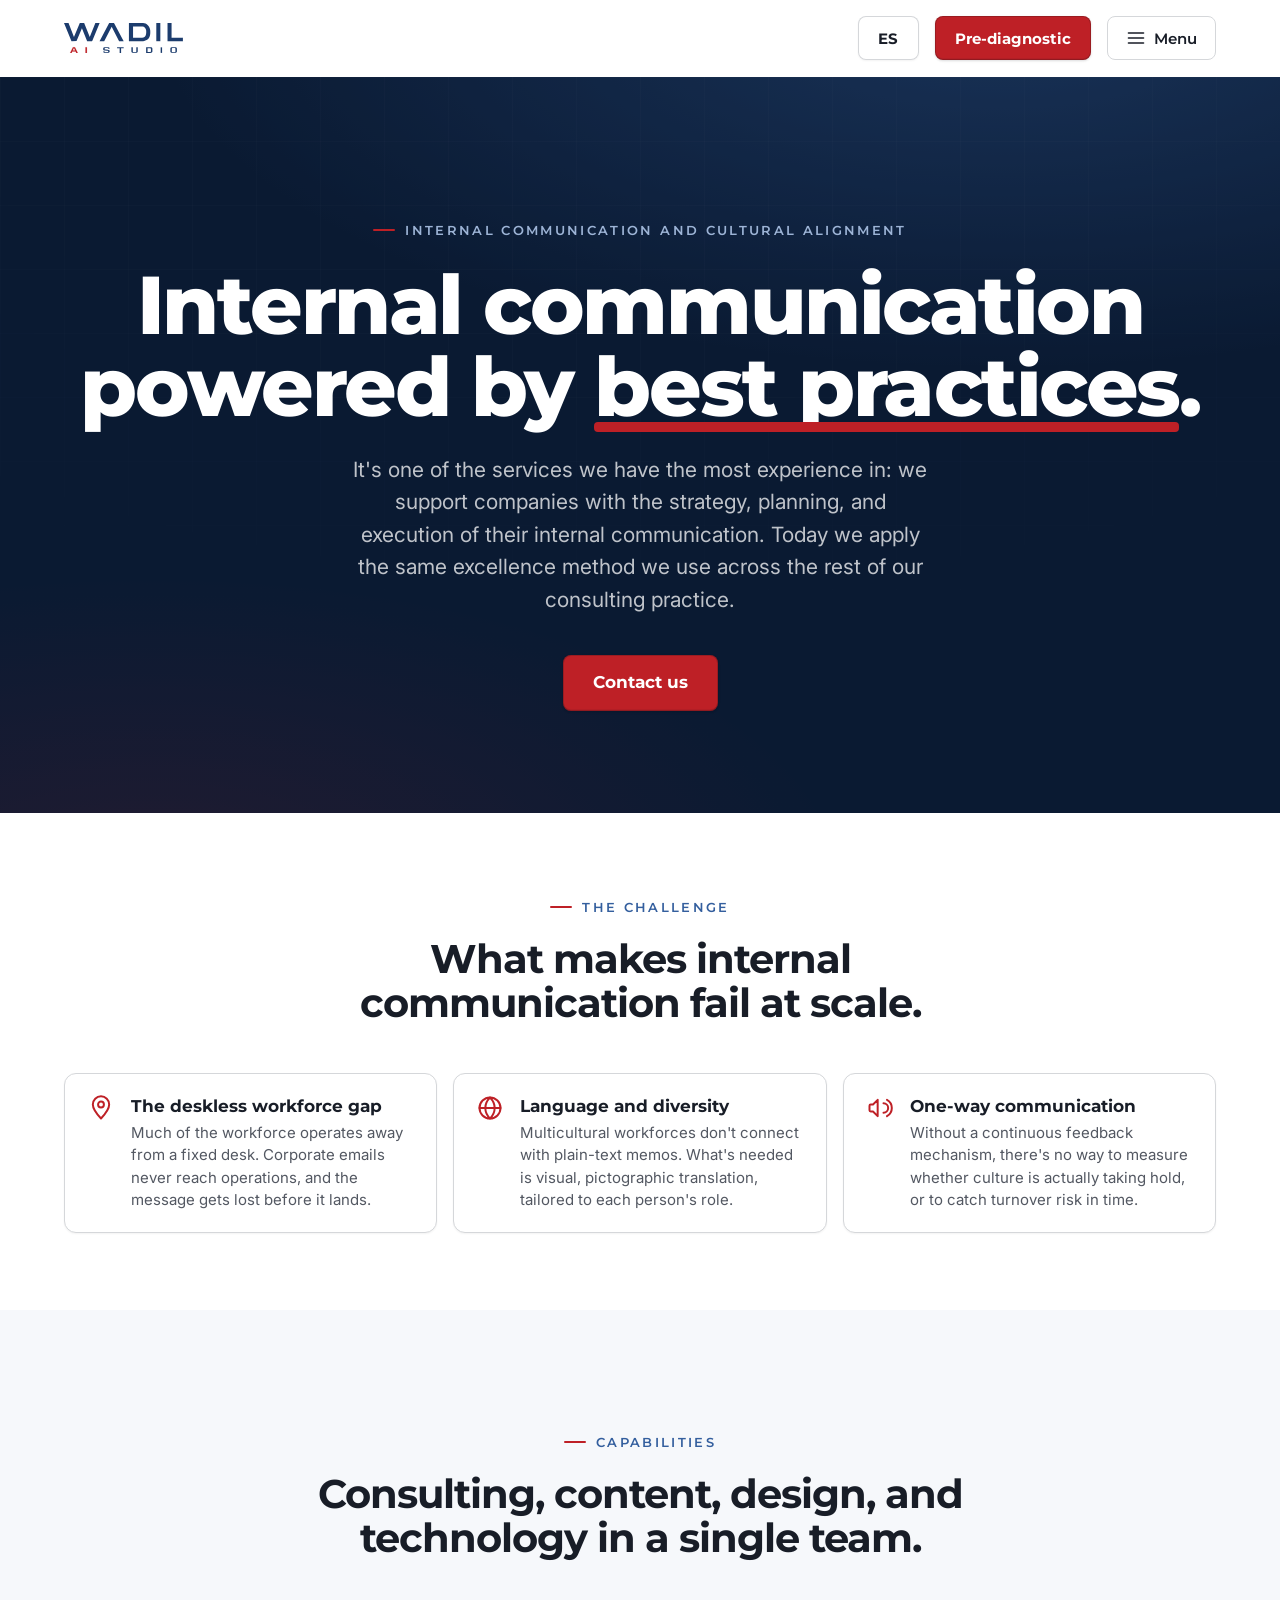
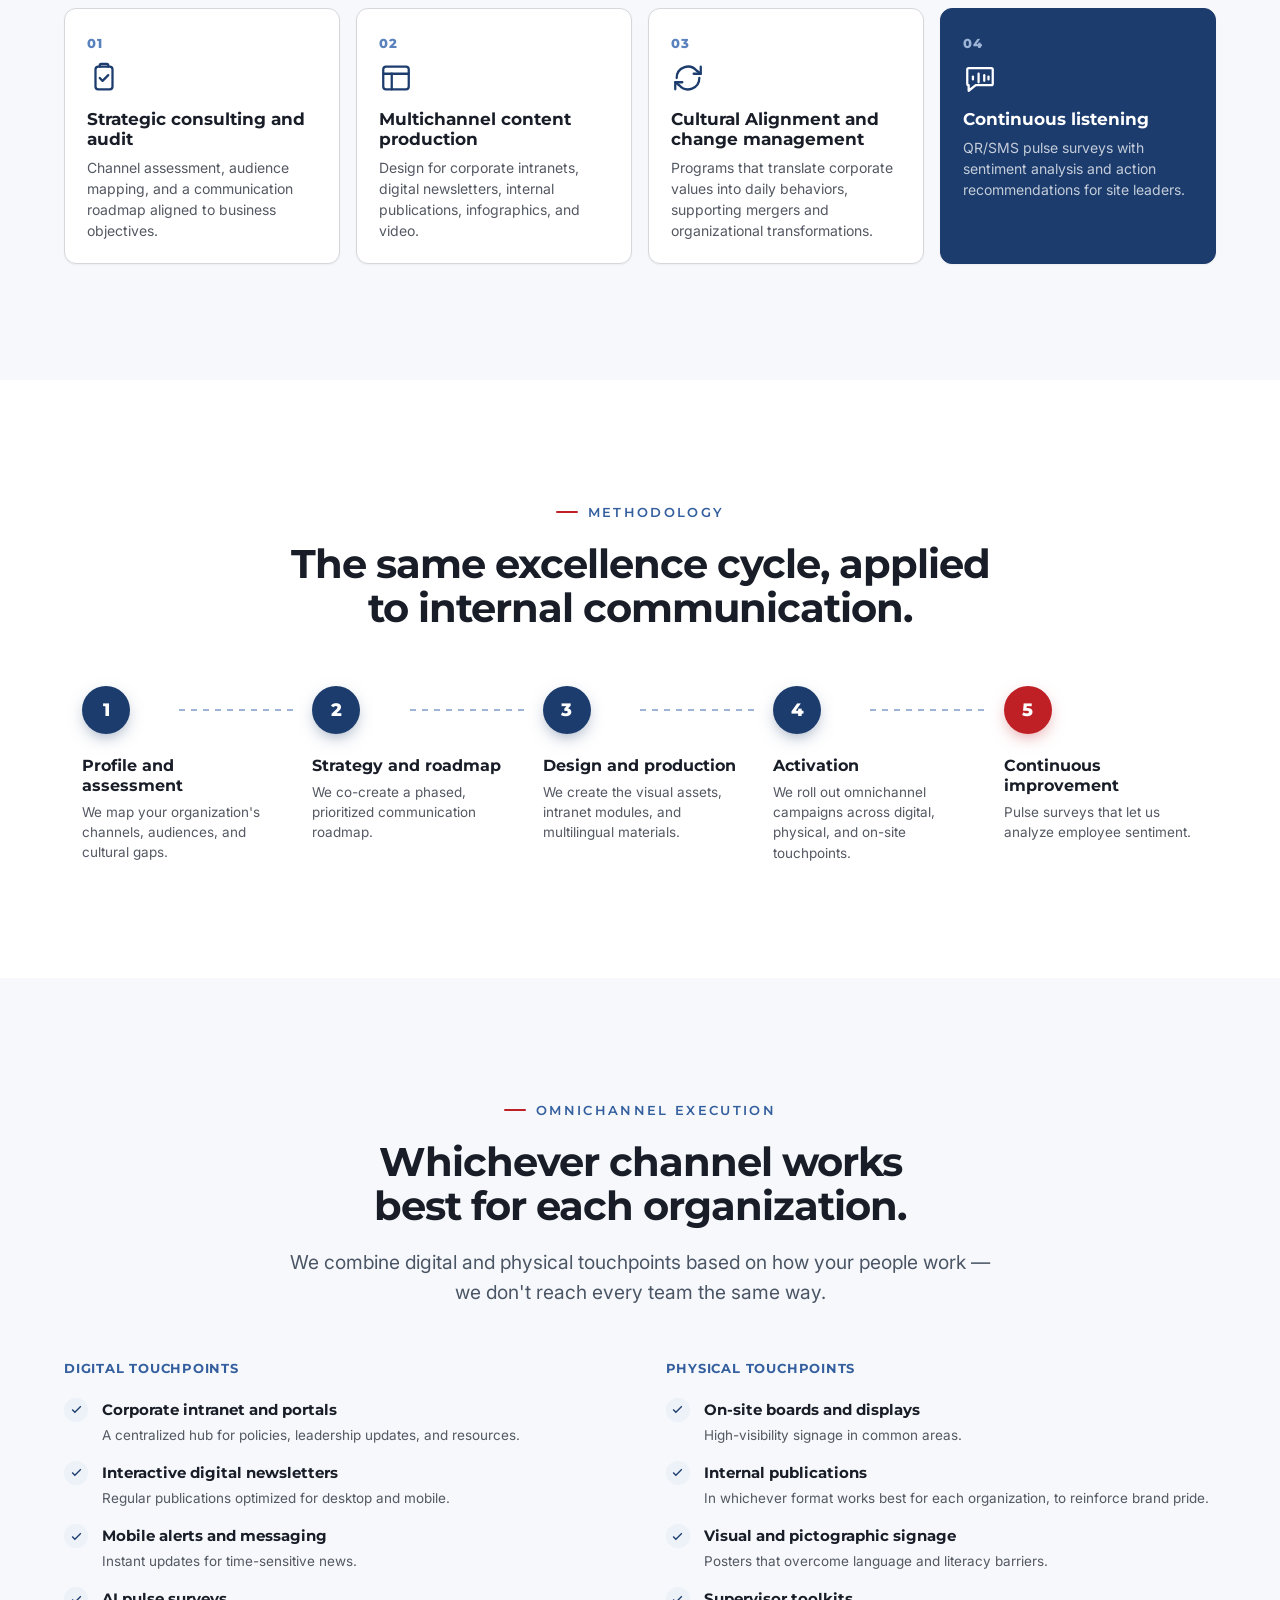
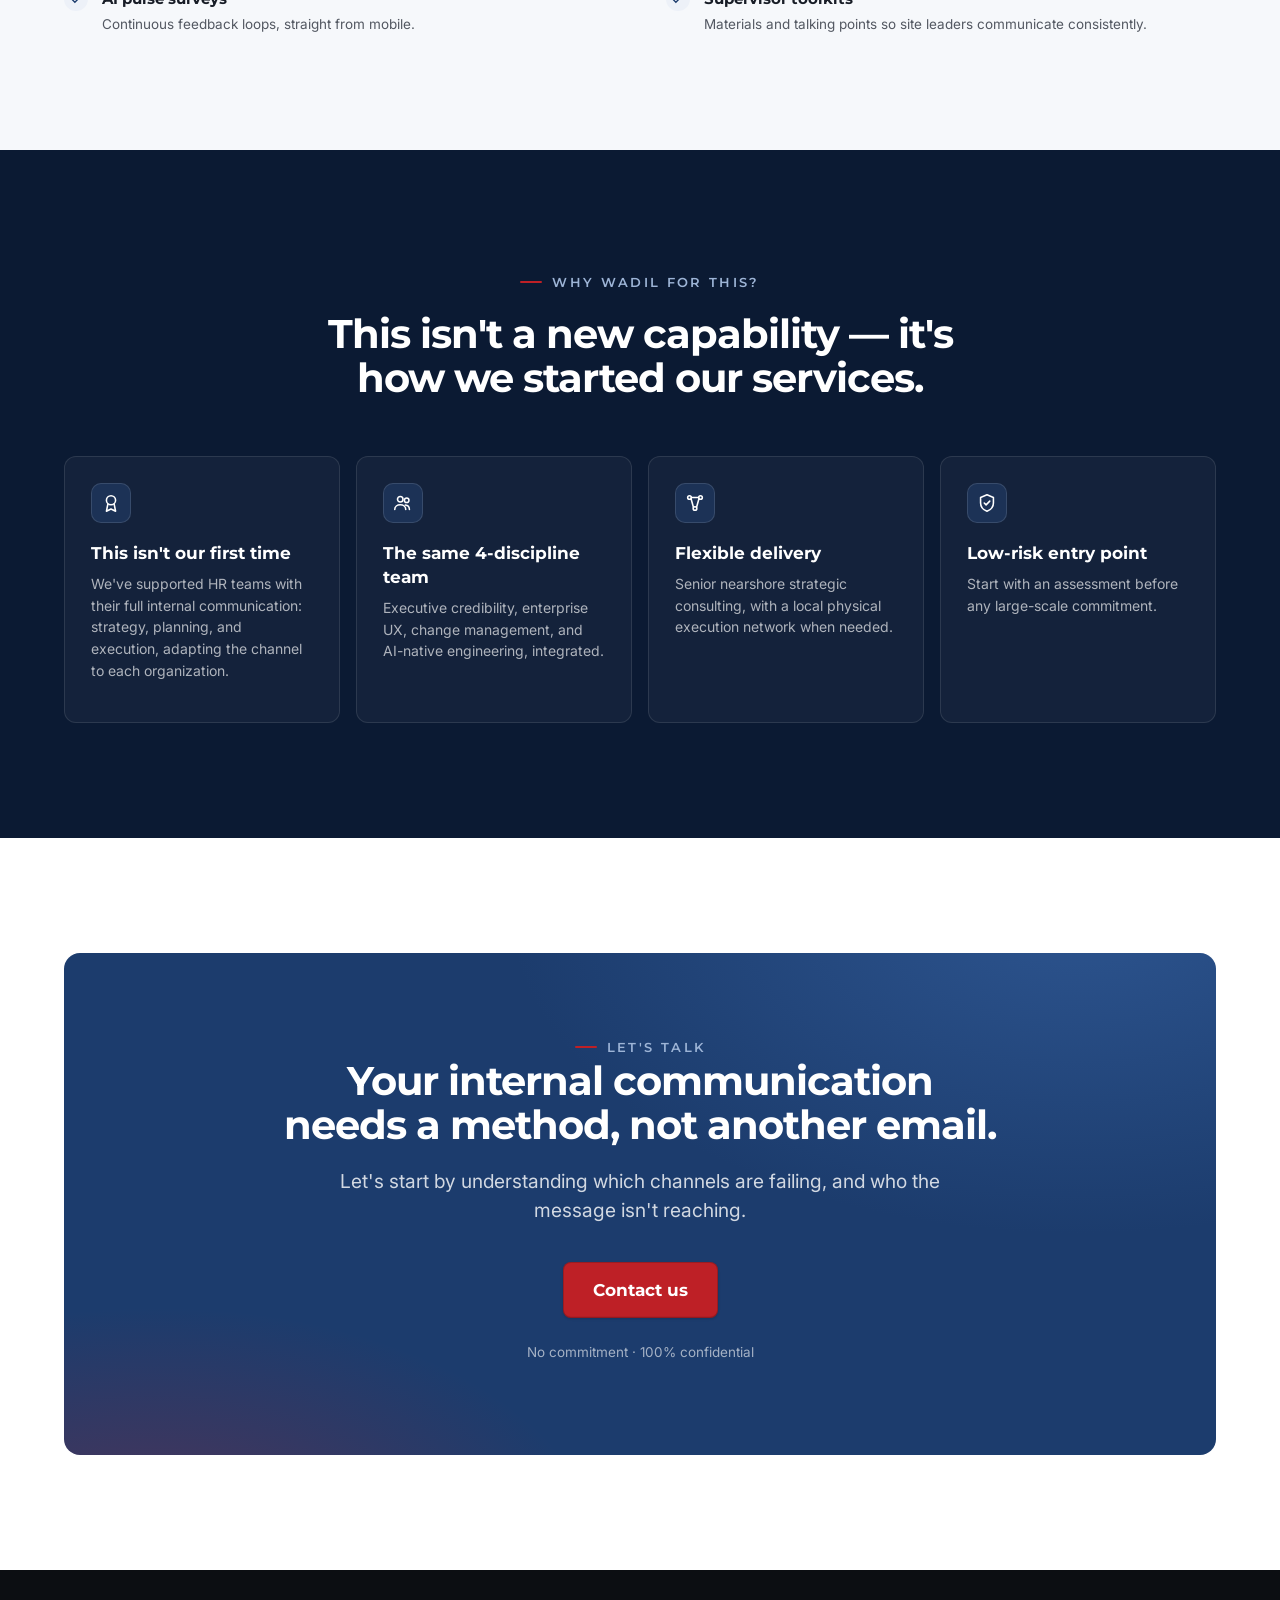
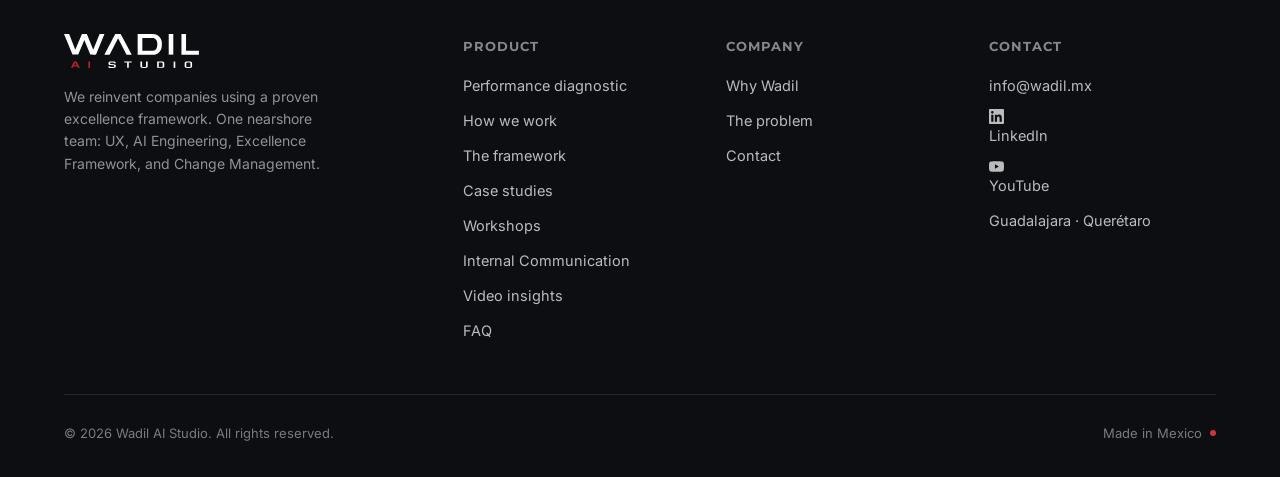
==== commit b65d2b31: "Ajustes de contenido y estilo en página de Comunicación Interna: mini-hero, capacidades, metodología" ====
--- a/comunicacion-interna.html
+++ b/comunicacion-interna.html
@@ -115,8 +115,8 @@
       <div class="hero__eyebrow-wrap">
         <p class="eyebrow" data-i18n="comunicacion_interna.hero.eyebrow">Comunicación interna y cultura</p>
       </div>
-      <h1 class="hero__title" data-i18n-html="comunicacion_interna.hero.title">Comunicación interna, <span class="accent">reinventada con IA.</span></h1>
-      <p class="hero__sub" data-i18n="comunicacion_interna.hero.sub">Es uno de los servicios con los que empezamos: apoyar a empresas con la estrategia, planeación y ejecución de su comunicación interna. Hoy aplicamos el mismo método de excelencia que usamos en el resto de Wadil, potenciado con IA.</p>
+      <h1 class="hero__title" data-i18n-html="comunicacion_interna.hero.title">Comunicación interna potenciada con <span class="accent">mejores prácticas</span>.</h1>
+      <p class="hero__sub" data-i18n="comunicacion_interna.hero.sub">Es uno de los servicios en los que más experiencia tenemos: apoyamos a empresas con la estrategia, planeación y ejecución de su comunicación interna. Hoy aplicamos el mismo método de excelencia que usamos en el resto de nuestra consultoría.</p>
       <div class="hero__actions">
         <a class="btn btn--red btn--lg" href="https://wa.me/523334936789?text=Hola%20Wadil%2C%20me%20gustar%C3%ADa%20conocer%20m%C3%A1s%20sobre%20su%20servicio%20de%20comunicaci%C3%B3n%20interna." target="_blank" rel="noopener" data-i18n="comunicacion_interna.hero.cta_secondary">Contáctanos</a>
       </div>
@@ -171,10 +171,10 @@
   <div class="wrap">
     <div class="section-head center reveal">
       <p class="eyebrow eyebrow--center" data-i18n="comunicacion_interna.capabilities.eyebrow">Capacidades</p>
-      <h2 class="display" data-i18n="comunicacion_interna.capabilities.title">Consultoría, contenido y tecnología, en un solo equipo.</h2>
-    </div>
-
-    <div class="fw__grid">
+      <h2 class="display" data-i18n="comunicacion_interna.capabilities.title">Consultoría, contenido, diseño y tecnología en un solo equipo.</h2>
+    </div>
+
+    <div class="fw__grid" style="margin-top:clamp(32px,5vw,48px)">
       <div class="dim reveal">
         <span class="dim__n">01</span>
         <span class="dim__ico">
@@ -207,7 +207,7 @@
         <span class="dim__ico">
           <svg viewBox="0 0 24 24"><path d="M4 5h16a1 1 0 0 1 1 1v10a1 1 0 0 1-1 1H9l-5 4v-4H4a1 1 0 0 1-1-1V6a1 1 0 0 1 1-1z"></path><path d="M7 11v2"></path><path d="M11 9v6"></path><path d="M15 10v4"></path><path d="M18 11v2"></path></svg>
         </span>
-        <h4 data-i18n="comunicacion_interna.capabilities.item4_title">Escucha con IA</h4>
+        <h4 data-i18n="comunicacion_interna.capabilities.item4_title">Escucha continua</h4>
         <p data-i18n="comunicacion_interna.capabilities.item4_body">Encuestas de pulso vía QR/SMS con análisis de sentimiento y recomendaciones de acción para líderes de sitio.</p>
       </div>
     </div>
@@ -246,7 +246,7 @@
       <div class="cstep">
         <span class="cstep__num">5</span>
         <h4 data-i18n="comunicacion_interna.method.step5_title">Mejora continua</h4>
-        <p data-i18n="comunicacion_interna.method.step5_body">Encuestas de pulso con IA, análisis de sentimiento e iteración.</p>
+        <p data-i18n="comunicacion_interna.method.step5_body">Encuestas de pulso que nos permiten analizar el sentimiento de los colaboradores.</p>
       </div>
     </div>
   </div>
@@ -258,7 +258,7 @@
     <div class="section-head center reveal">
       <p class="eyebrow eyebrow--center" data-i18n="comunicacion_interna.omnichannel.eyebrow">Ejecución omnicanal</p>
       <h2 class="display" data-i18n="comunicacion_interna.omnichannel.title">El canal que mejor le funcione a cada organización.</h2>
-      <p class="lead" data-i18n="comunicacion_interna.omnichannel.lead">Combinamos puntos de contacto digitales y físicos según cómo trabaje tu gente — no todos tus equipos se alcanzan de la misma forma.</p>
+      <p class="lead" data-i18n="comunicacion_interna.omnichannel.lead">Combinamos puntos de contacto digitales y físicos según la forma de trabajo de tu gente — no a todos tus equipos los alcanzamos de la misma forma.</p>
     </div>
 
     <div class="ci-touch__grid">
@@ -297,7 +297,7 @@
           </li>
           <li class="ci-touch__item">
             <span class="chk"><svg viewBox="0 0 24 24"><path d="M20 6L9 17l-5-5"></path></svg></span>
-            <div><h5 data-i18n="comunicacion_interna.omnichannel.physical3_title">Señalética visual y pictográfica</h5><p data-i18n="comunicacion_interna.omnichannel.physical3_body">Posters multilingües que superan barreras de idioma y alfabetización.</p></div>
+            <div><h5 data-i18n="comunicacion_interna.omnichannel.physical3_title">Señalética visual y pictográfica</h5><p data-i18n="comunicacion_interna.omnichannel.physical3_body">Posters que superan barreras de idioma y alfabetización.</p></div>
           </li>
           <li class="ci-touch__item">
             <span class="chk"><svg viewBox="0 0 24 24"><path d="M20 6L9 17l-5-5"></path></svg></span>
@@ -313,8 +313,8 @@
 <section class="diff section">
   <div class="wrap">
     <div class="diff__head center reveal" style="margin-inline:auto;">
-      <p class="eyebrow eyebrow--center" data-i18n="comunicacion_interna.why.eyebrow">Por qué Wadil para esto</p>
-      <h2 class="display center" data-i18n="comunicacion_interna.why.title">No es una capacidad nueva — es de donde venimos.</h2>
+      <p class="eyebrow eyebrow--center" data-i18n="comunicacion_interna.why.eyebrow">¿Por qué Wadil para esto?</p>
+      <h2 class="display center" data-i18n="comunicacion_interna.why.title">No es una capacidad nueva, es como empezamos nuestros servicios.</h2>
     </div>
 
     <div class="diff__grid">
@@ -347,7 +347,7 @@
           <svg viewBox="0 0 24 24"><path d="M12 3l7 3v6c0 4.5-3 7.5-7 9-4-1.5-7-4.5-7-9V6z"></path><path d="M9 12l2 2 4-4"></path></svg>
         </span>
         <h4 data-i18n="comunicacion_interna.why.item4_title">Punto de entrada de bajo riesgo</h4>
-        <p data-i18n="comunicacion_interna.why.item4_body">Empieza con un diagnóstico de 2 semanas antes de comprometerte a escalar.</p>
+        <p data-i18n="comunicacion_interna.why.item4_body">Empieza con un diagnóstico antes de cualquier compromiso de gran escala.</p>
       </div>
     </div>
   </div>
@@ -358,10 +358,10 @@
   <div class="wrap">
     <div class="cta__panel reveal">
       <p class="eyebrow eyebrow--center" style="color: var(--wad-navy-200);" data-i18n="comunicacion_interna.cta.eyebrow">Conversemos</p>
-      <h2 class="display center" data-i18n="comunicacion_interna.cta.title">¿Tu comunicación interna necesita un método, no otro correo más?</h2>
+      <h2 class="display center" data-i18n="comunicacion_interna.cta.title">Tu comunicación interna necesita un método, no otro correo más.</h2>
       <p class="lead center" data-i18n="comunicacion_interna.cta.lead">Empecemos por entender qué canales están fallando y a quién no le está llegando el mensaje.</p>
       <div class="cta__actions">
-        <a class="btn btn--ghost-light btn--lg" href="https://wa.me/523334936789?text=Hola%20Wadil%2C%20me%20gustar%C3%ADa%20conocer%20m%C3%A1s%20sobre%20su%20servicio%20de%20comunicaci%C3%B3n%20interna." target="_blank" rel="noopener" data-i18n="comunicacion_interna.cta.button">Contáctanos</a>
+        <a class="btn btn--red btn--lg" href="https://wa.me/523334936789?text=Hola%20Wadil%2C%20me%20gustar%C3%ADa%20conocer%20m%C3%A1s%20sobre%20su%20servicio%20de%20comunicaci%C3%B3n%20interna." target="_blank" rel="noopener" data-i18n="comunicacion_interna.cta.button">Contáctanos</a>
       </div>
       <p class="cta__fine" data-i18n="comunicacion_interna.cta.fine">Sin compromiso · 100% confidencial</p>
     </div>
@@ -414,7 +414,7 @@
   </div>
 </footer>
 
-<script src="js/i18n.js?v=20260929"></script>
+<script src="js/i18n.js?v=20260929b"></script>
 <script src="js/main.js?v=20260921"></script>
 </body>
 </html>
